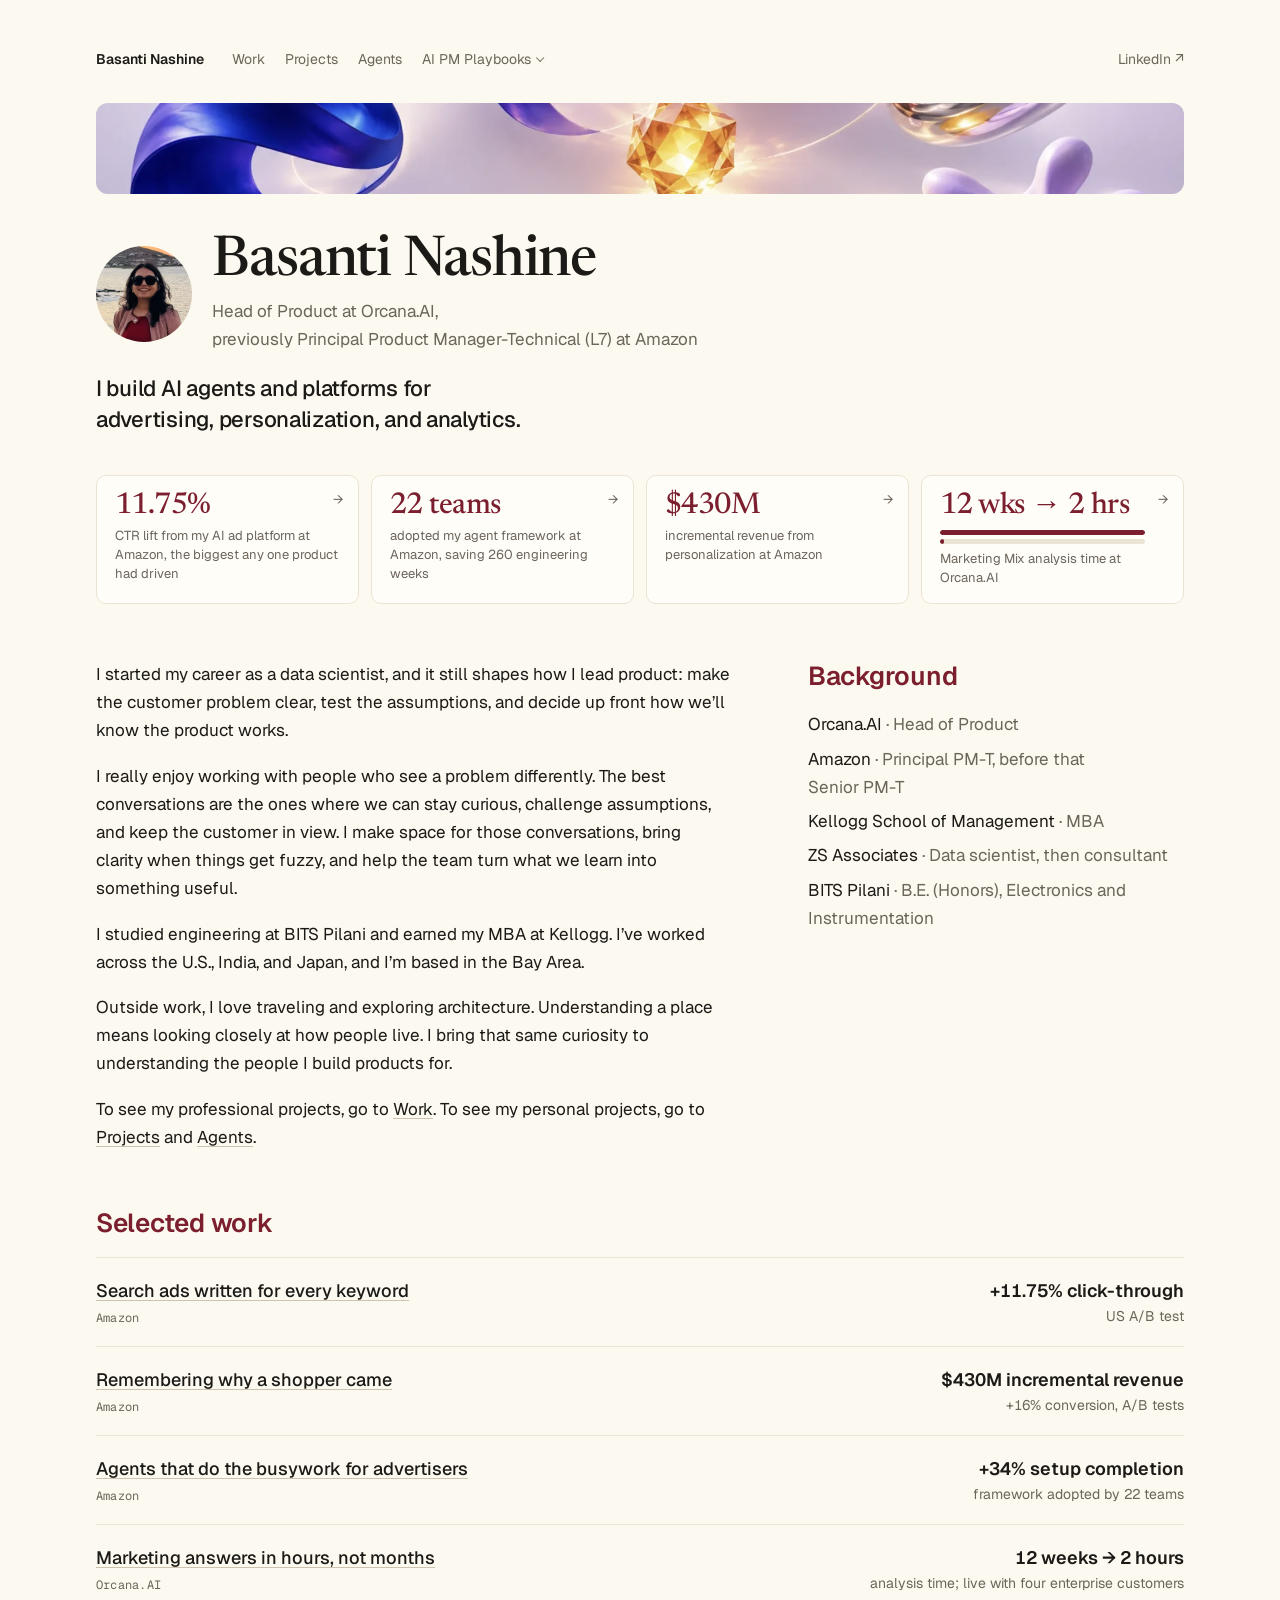
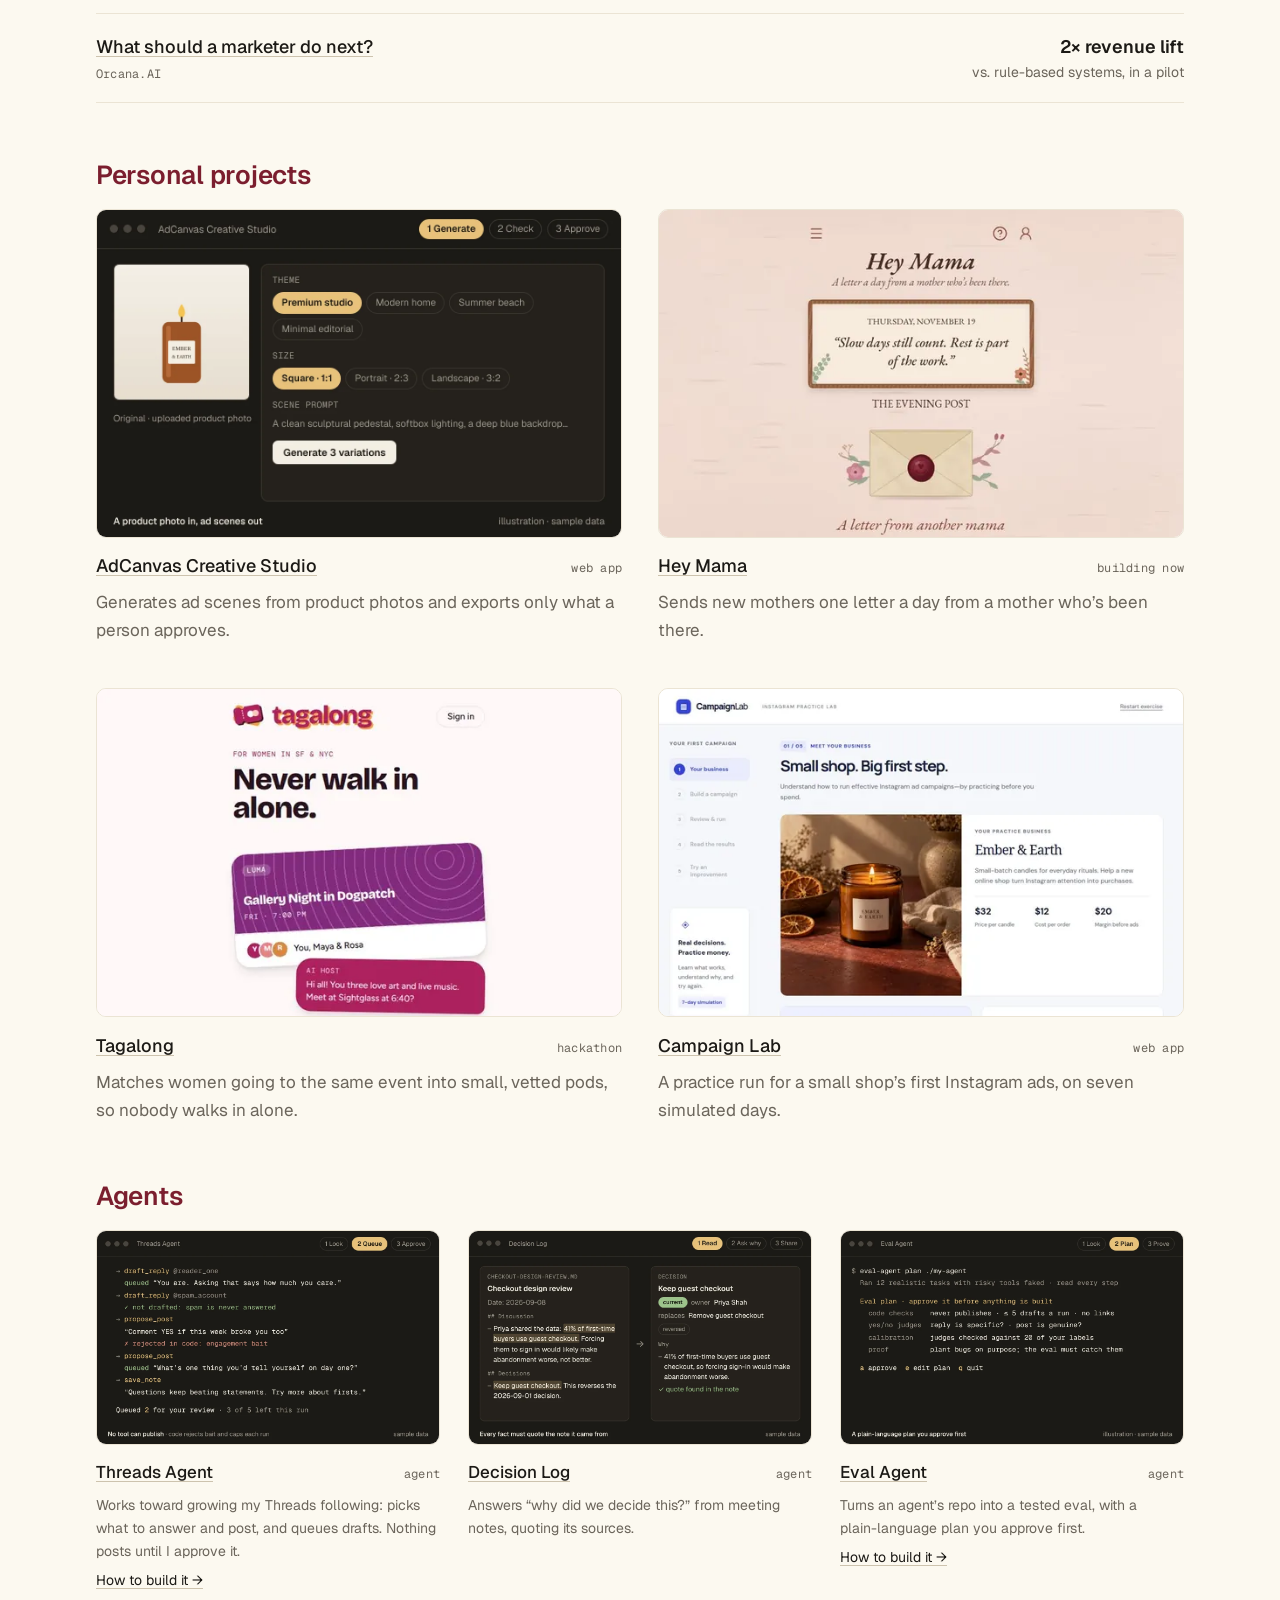
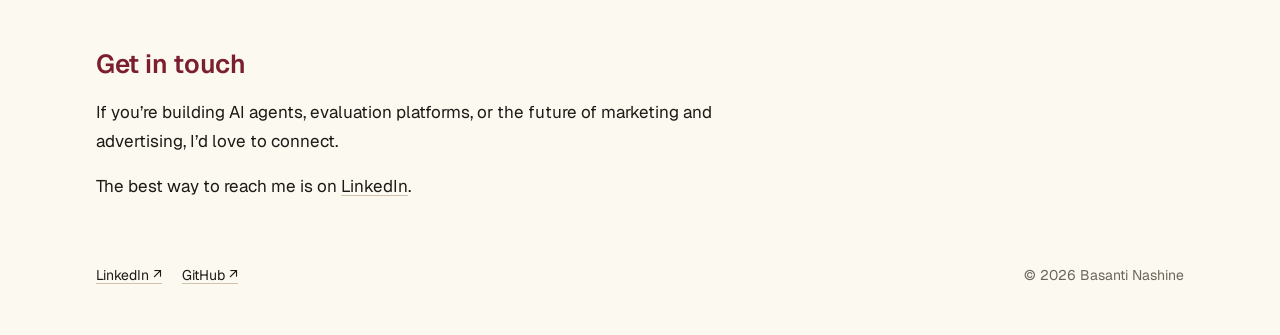
==== index.html @ c95a0f7b "Add an Eval Agent build guide, and list the Eval Agent first New page agents/eval-agent/: a step-by-" ====
<!doctype html>
<html lang="en">
<head>
<meta charset="utf-8">
<meta name="viewport" content="width=device-width, initial-scale=1, viewport-fit=cover">
<title>Basanti Nashine — AI Product Leader, Head of Product at Orcana.AI</title>
<meta name="description" content="Basanti Nashine builds AI agents and platforms for advertising, personalization, and analytics. Head of Product at Orcana.AI, previously a Principal Product Manager at Amazon.">
<link rel="canonical" href="https://basantinashine-dotcom.github.io/">
<meta property="og:title" content="Basanti Nashine — AI Product Leader">
<meta property="og:description" content="I build AI agents and platforms for advertising, personalization, and analytics. At Amazon, I led a generative AI ad platform that improved CTR by 11.75%.">
<meta property="og:type" content="website">
<meta property="og:url" content="https://basantinashine-dotcom.github.io/">
<meta property="og:image" content="https://basantinashine-dotcom.github.io/photo-1200.jpg">
<meta name="twitter:card" content="summary_large_image">
<meta name="twitter:image" content="https://basantinashine-dotcom.github.io/photo-1200.jpg">
<meta name="theme-color" content="#fcf9f0">
<link rel="icon" href="data:image/svg+xml,%3Csvg xmlns='http://www.w3.org/2000/svg' viewBox='0 0 32 32'%3E%3Crect width='32' height='32' rx='7' fill='%231c1a16'/%3E%3Ctext x='16' y='22' font-family='system-ui,sans-serif' font-size='17' font-weight='600' fill='%23fcf9f0' text-anchor='middle'%3Eb%3C/text%3E%3C/svg%3E">
<link rel="preconnect" href="https://fonts.googleapis.com">
<link rel="preconnect" href="https://fonts.gstatic.com" crossorigin>
<link rel="stylesheet" href="https://fonts.googleapis.com/css2?family=Geist:wght@400;500;600&family=Geist+Mono:wght@400&family=Newsreader:opsz,wght@6..72,500&display=swap">
<link rel="stylesheet" href="style.css?v=2026-12-05">
<script src="nav.js?v=2026-12-05" defer></script>
<script src="home.js?v=2026-12-05" defer></script>
<script type="application/ld+json">
{
  "@context": "https://schema.org",
  "@type": "Person",
  "name": "Basanti Nashine",
  "url": "https://basantinashine-dotcom.github.io/",
  "image": "https://basantinashine-dotcom.github.io/photo-1200.jpg",
  "jobTitle": "Head of Product",
  "worksFor": {
    "@type": "Organization",
    "name": "Orcana.AI"
  },
  "alumniOf": [
    {
      "@type": "CollegeOrUniversity",
      "name": "BITS Pilani"
    },
    {
      "@type": "CollegeOrUniversity",
      "name": "Kellogg School of Management, Northwestern University"
    }
  ],
  "address": {
    "@type": "PostalAddress",
    "addressRegion": "CA",
    "addressLocality": "San Francisco Bay Area"
  },
  "knowsAbout": [
    "AI agents",
    "Generative AI",
    "Advertising technology",
    "Personalization",
    "Analytics",
    "Product management"
  ],
  "sameAs": [
    "https://www.linkedin.com/in/basanti-nashine-b7751aa2/",
    "https://github.com/basantinashine-dotcom"
  ]
}
</script>
<!-- Visitor counts: GoatCounter, no cookies -->
<script data-goatcounter="https://basantipm.goatcounter.com/count" async src="https://gc.zgo.at/count.js"></script>
</head>
<body>
<main class="home">

  <nav class="site-nav" aria-label="Site">
    <a class="brand" href="./" aria-current="page">Basanti Nashine</a>
    <a href="work/">Work</a>
    <a href="projects/">Projects</a>
    <a href="agents/">Agents</a>
    <details class="nav-menu">
      <summary>AI PM Playbooks</summary>
      <div class="nav-pop">
        <a href="agentic-evals-101/">Agentic Evals</a>
        <a href="llm-as-a-judge/">LLM-as-a-Judge</a>
        <a href="rag-evals/">RAG Evals</a>
        <a href="agent-guardrails/">Agent Guardrails</a>
      </div>
    </details>
    <a class="nav-ext" href="https://www.linkedin.com/in/basanti-nashine-b7751aa2/">LinkedIn ↗</a>
  </nav>

  <section class="hero" aria-label="Introduction">
    <picture class="band">
      <source type="image/webp" srcset="band-1000.webp 1000w, band-2000.webp 2000w" sizes="(max-width: 1120px) calc(100vw - 32px), 1088px">
      <img src="band-1000.jpg" width="1000" height="200" alt="">
    </picture>
    <div class="hero-text">
      <header>
        <picture>
          <source type="image/webp" srcset="avatar-256.webp">
          <img class="avatar" src="avatar-256.jpg" width="96" height="96" alt="Basanti Nashine">
        </picture>
        <div class="who">
          <h1>Basanti Nashine</h1>
          <p class="muted">Head of Product at Orcana.AI,<br>previously Principal Product <span class="nowrap">Manager-Technical (L7)</span> at Amazon</p>
        </div>
      </header>
      <p class="lede">I build AI agents and platforms for advertising, personalization, and analytics.</p>
    </div>
    <div class="stats">
      <a class="stat" href="work/#search-ads">
        <span class="sr-only">11.75%</span><span class="stat-num" aria-hidden="true" data-to="11.75" data-decimals="2" data-suffix="%">11.75%</span>
        <span class="stat-label">CTR lift from my AI ad platform at Amazon, the biggest any one product had driven</span>
      </a>
      <a class="stat" href="work/#advertiser-agents">
        <span class="sr-only">22 teams</span><span class="stat-num" aria-hidden="true" data-to="22" data-suffix=" teams">22 teams</span>
        <span class="stat-label">adopted my agent framework at Amazon, saving 260 engineering weeks</span>
      </a>
      <a class="stat" href="work/#personalization">
        <span class="sr-only">$430M</span><span class="stat-num" aria-hidden="true" data-to="430" data-prefix="$" data-suffix="M">$430M</span>
        <span class="stat-label">incremental revenue from personalization at Amazon</span>
      </a>
      <a class="stat stat-time" href="work/#marketing-mix">
        <span class="stat-num"><span class="nowrap">12 wks →</span> <span class="nowrap">2 hrs</span></span>
        <span class="minibars" aria-hidden="true"><span class="bar"><span class="bar-fill"></span></span><span class="bar"><span class="bar-fill after"></span></span></span>
        <span class="stat-label">Marketing Mix analysis time at Orcana.AI</span>
      </a>
    </div>
  </section>

  <div class="about">
    <section class="bio" aria-label="About">
      <p>I started my career as a data scientist, and it still shapes how I lead product: make the customer problem clear, test the assumptions, and decide up front how we’ll know the product works.</p>
      <p>I really enjoy working with people who see a problem differently. The best conversations are the ones where we can stay curious, challenge assumptions, and keep the customer in view. I make space for those conversations, bring clarity when things get fuzzy, and help the team turn what we learn into something useful.</p>
      <p>I studied engineering at BITS Pilani and earned my MBA at Kellogg. I’ve worked across the U.S., India, and Japan, and I’m based in the Bay Area.</p>
      <p>Outside work, I love traveling and exploring architecture. Understanding a place means looking closely at how people live. I bring that same curiosity to understanding the people I build products for.</p>
      <p>To see my professional projects, go to <a href="work/">Work</a>. To see my personal projects, go to <a href="projects/">Projects</a> and <a href="agents/">Agents</a>.</p>
    </section>
    <section class="career-aside" aria-labelledby="background">
      <h2 id="background">Background</h2>
      <ul class="career">
        <li>Orcana.AI <span class="muted">· Head of Product</span></li>
        <li>Amazon <span class="muted">· <span class="nowrap">Principal PM-T</span>, before that <span class="nowrap">Senior PM-T</span></span></li>
        <li>Kellogg School of Management <span class="muted">· MBA</span></li>
        <li>ZS Associates <span class="muted">· Data scientist, then consultant</span></li>
        <li>BITS Pilani <span class="muted">· B.E. (Honors), Electronics and Instrumentation</span></li>
      </ul>
    </section>
  </div>

  <section aria-labelledby="work">
    <h2 id="work">Selected work</h2>
    <ul class="work-rows">
      <li><a href="work/#search-ads"><span><span class="row-title">Search ads written for every keyword</span><span class="mono row-org">Amazon</span></span><span class="row-outcome">+11.75% click-through<span class="row-note">US A/B test</span></span></a></li>
      <li><a href="work/#personalization"><span><span class="row-title">Remembering why a shopper came</span><span class="mono row-org">Amazon</span></span><span class="row-outcome">$430M incremental revenue<span class="row-note">+16% conversion, A/B tests</span></span></a></li>
      <li><a href="work/#advertiser-agents"><span><span class="row-title">Agents that do the busywork for advertisers</span><span class="mono row-org">Amazon</span></span><span class="row-outcome">+34% setup completion<span class="row-note">framework adopted by 22 teams</span></span></a></li>
      <li><a href="work/#marketing-mix"><span><span class="row-title">Marketing answers in hours, not months</span><span class="mono row-org">Orcana.AI</span></span><span class="row-outcome">12 weeks → 2 hours<span class="row-note">analysis time; live with four enterprise customers</span></span></a></li>
      <li><a href="work/#next-best-engagement"><span><span class="row-title">What should a marketer do next?</span><span class="mono row-org">Orcana.AI</span></span><span class="row-outcome">2× revenue lift<span class="row-note">vs. rule-based systems, in a pilot</span></span></a></li>
    </ul>
  </section>

  <section aria-labelledby="projects">
    <h2 id="projects">Personal projects</h2>
    <ul class="proj-grid">
      <li><a class="card" href="projects/#adcanvas">
        <picture><source type="image/webp" srcset="adcanvas-demo-still.webp 1152w" sizes="(max-width: 700px) calc(100vw - 32px), 520px"><img src="adcanvas-demo-still.webp" width="1200" height="750" loading="lazy" alt=""></picture>
        <span class="card-head"><span class="card-title">AdCanvas Creative Studio</span><span class="mono">web app</span></span>
        <span class="card-desc">Generates ad scenes from product photos and exports only what a person approves.</span>
      </a></li>
      <li><a class="card" href="projects/#hey-mama">
        <picture><source type="image/webp" srcset="shot-hey-mama-600.webp 600w, shot-hey-mama-1200.webp 1200w" sizes="(max-width: 700px) calc(100vw - 32px), 520px"><img src="shot-hey-mama-1200.jpg" width="1200" height="750" loading="lazy" alt=""></picture>
        <span class="card-head"><span class="card-title">Hey Mama</span><span class="mono">building now</span></span>
        <span class="card-desc">Sends new mothers one letter a day from a mother who’s been there.</span>
      </a></li>
      <li><a class="card" href="projects/#tagalong">
        <picture><source type="image/webp" srcset="shot-tagalong-600.webp 600w, shot-tagalong-1200.webp 1200w" sizes="(max-width: 700px) calc(100vw - 32px), 520px"><img src="shot-tagalong-1200.jpg" width="1200" height="750" loading="lazy" alt=""></picture>
        <span class="card-head"><span class="card-title">Tagalong</span><span class="mono">hackathon</span></span>
        <span class="card-desc">Matches women going to the same event into small, vetted pods, so nobody walks in alone.</span>
      </a></li>
      <li><a class="card" href="projects/#campaign-lab">
        <picture><source type="image/webp" srcset="shot-campaign-lab-600.webp 600w, shot-campaign-lab-1200.webp 1200w" sizes="(max-width: 700px) calc(100vw - 32px), 520px"><img src="shot-campaign-lab-1200.jpg" width="1200" height="750" loading="lazy" alt=""></picture>
        <span class="card-head"><span class="card-title">Campaign Lab</span><span class="mono">web app</span></span>
        <span class="card-desc">A practice run for a small shop’s first Instagram ads, on seven simulated days.</span>
      </a></li>
    </ul>
  </section>

  <section aria-labelledby="agents">
    <h2 id="agents">Agents</h2>
    <ul class="proj-grid agent-grid">
      <li>
        <a class="card" href="agents/#threads-agent">
          <img src="threads-agent-queue.webp" width="1152" height="720" loading="lazy" alt="">
          <span class="card-head"><span class="card-title">Threads Agent</span><span class="mono">agent</span></span>
          <span class="card-desc">Works toward growing my Threads following: picks what to answer and post, and queues drafts. Nothing posts until I approve it.</span>
        </a>
        <a class="card-more" href="agents/threads-agent/">How to build it →</a>
      </li>
      <li>
        <a class="card" href="agents/#decision-log">
          <img src="decision-log-demo-still.webp" width="1152" height="720" loading="lazy" alt="">
          <span class="card-head"><span class="card-title">Decision Log</span><span class="mono">agent</span></span>
          <span class="card-desc">Answers “why did we decide this?” from meeting notes, quoting its sources.</span>
        </a>
      </li>
      <li>
        <a class="card" href="agents/#eval-agent">
          <img src="eval-agent-still.webp" width="1152" height="720" loading="lazy" alt="">
          <span class="card-head"><span class="card-title">Eval Agent</span><span class="mono">agent</span></span>
          <span class="card-desc">Turns an agent’s repo into a tested eval, with a <span class="nowrap">plain-language</span> plan you approve first.</span>
        </a>
        <a class="card-more" href="agents/eval-agent/">How to build it →</a>
      </li>
    </ul>
  </section>

  <section class="measure" aria-labelledby="contact">
    <h2 id="contact">Get in touch</h2>
    <p>If you’re building AI agents, evaluation platforms, or the future of marketing and advertising, I’d love to connect.</p>
    <p>The best way to reach me is on <a href="https://www.linkedin.com/in/basanti-nashine-b7751aa2/">LinkedIn</a>.</p>
  </section>

  <footer>
    <div class="elsewhere">
      <a href="https://www.linkedin.com/in/basanti-nashine-b7751aa2/">LinkedIn ↗</a>
      <a href="https://github.com/basantinashine-dotcom">GitHub ↗</a>
    </div>
    <span class="muted">© 2026 Basanti Nashine</span>
  </footer>

</main>
</body>
</html>
---- style.css ----
/* Shared styles for every page: one narrow reading column on cream, text-first.
   Spacing, not dividing lines, separates sections. */
:root {
  --bg: #fcf9f0;
  --fg: #1c1a16;
  --muted: #6b655b;
  --line: #ebe4d4;
  --underline: #cdc3ae;
  --heading: #7b1e2e;
  --font-sans: "Geist", ui-sans-serif, system-ui, -apple-system, "Segoe UI", Roboto, sans-serif;
  --font-mono: "Geist Mono", ui-monospace, "SF Mono", Menlo, Consolas, monospace;
  --text: 1.0625rem;
  --small: 0.875rem;
  --tiny: 0.75rem;
  color-scheme: light;
}

* { box-sizing: border-box; }
html { -webkit-text-size-adjust: 100%; background: var(--bg); }
body {
  margin: 0;
  background: var(--bg);
  color: var(--fg);
  font-family: var(--font-sans);
  font-size: var(--text);
  line-height: 1.65;
  -webkit-font-smoothing: antialiased;
  padding-left: max(16px, env(safe-area-inset-left, 0px));
  padding-right: max(16px, env(safe-area-inset-right, 0px));
}
::selection { background: var(--fg); color: var(--bg); }

main {
  max-width: 36rem;
  margin: 0 auto;
  padding-block: 2.5rem 3rem;
  display: flex;
  flex-direction: column;
  gap: 3rem;
}
@media (max-width: 480px) {
  main { padding-block: 1.5rem 2rem; gap: 2.5rem; }
}
@media (min-width: 1024px) {
  main { padding-top: 3rem; }
}

/* Home: a wider page with comfortably narrow text */
main.home { max-width: 68rem; gap: 3.5rem; }
@media (max-width: 480px) { main.home { gap: 2.75rem; } }
/* The bio continues the introduction, so it sits close to the hero */
.measure { max-width: 40rem; }

h1, h2, h3, p, ul, dl, dd { margin: 0; }
h1 { font-size: 1.125rem; font-weight: 600; letter-spacing: -0.01em; line-height: 1.3; }
h2 { font-size: var(--text); font-weight: 600; letter-spacing: -0.005em; text-wrap: balance; }
/* Section headings on Home and page titles elsewhere: burgundy and larger */
section > h2, .page-head h1 { color: var(--heading); letter-spacing: -0.01em; }
section > h2 { font-size: 1.625rem; line-height: 1.25; }
.page-head h1 { font-size: 1.75rem; line-height: 1.2; }
@media (max-width: 480px) { section > h2 { font-size: 1.5rem; } }
h3 { font-size: var(--text); font-weight: 500; }
strong { font-weight: 600; }
p { text-wrap: pretty; }

a {
  color: inherit;
  text-decoration: underline;
  text-decoration-color: var(--underline);
  text-decoration-thickness: 1px;
  text-underline-offset: 3px;
  transition: text-decoration-color 120ms ease, color 120ms ease;
}
a:hover { text-decoration-color: var(--fg); }
a:focus-visible { outline: 2px solid var(--fg); outline-offset: 3px; border-radius: 2px; }
@media (prefers-reduced-motion: reduce) { a { transition: none; } }

section { display: flex; flex-direction: column; gap: 1.1rem; }
.muted { color: var(--muted); }
.mono { font-family: var(--font-mono); font-size: var(--tiny); letter-spacing: 0.02em; }
.nowrap { white-space: nowrap; }

section { display: flex; flex-direction: column; gap: 1.1rem; }
.muted { color: var(--muted); }
.mono { font-family: var(--font-mono); font-size: var(--tiny); letter-spacing: 0.02em; }
.nowrap { white-space: nowrap; }

/* Menu */
.site-nav {
  display: flex;
  flex-wrap: wrap;
  align-items: baseline;
  gap: 0.25rem 1.25rem;
  margin-bottom: -1rem;
  font-size: var(--small);
}
.site-nav a { color: var(--muted); text-decoration: none; }
.site-nav a:hover, .site-nav a[aria-current="page"] { color: var(--fg); }
.site-nav .brand { color: var(--fg); font-weight: 600; margin-right: 0.5rem; }
.site-nav .nav-ext { margin-left: auto; }
@media (max-width: 600px) { .site-nav .nav-ext { display: none; } }

.home .site-nav { margin-bottom: -1.5rem; }
@media (max-width: 480px) { .home .site-nav { margin-bottom: -0.75rem; } }

/* Home hero: a thin artwork band across the top, then name, headline and proof */
.hero { display: flex; flex-direction: column; gap: 2.5rem; }
@media (max-width: 600px) { .hero { gap: 1.75rem; } }
.band img {
  display: block;
  width: 100%;
  height: auto;
  aspect-ratio: 12 / 1;
  object-fit: cover;
  object-position: 50% 68%;
  border-radius: 12px;
  background: var(--line);
  filter: saturate(0.88);
}
@media (max-width: 600px) { .band img { aspect-ratio: 7 / 1; border-radius: 8px; } }
.hero-text { display: flex; flex-direction: column; gap: 1.25rem; max-width: 44rem; }
.hero header { display: flex; align-items: center; gap: 1.25rem; }
.hero header picture { flex: none; }
.hero .who { display: flex; flex-direction: column; gap: 0.4rem; min-width: 0; }
.hero h1 {
  font-family: "Newsreader", Georgia, "Times New Roman", serif;
  font-optical-sizing: auto;
  font-weight: 500;
  font-size: 3.5rem;
  line-height: 1.02;
  letter-spacing: -0.02em;
}
.avatar { display: block; width: 96px; height: 96px; border-radius: 50%; object-fit: cover; background: var(--line); }
@media (max-width: 600px) {
  .hero h1 { font-size: 2.125rem; }
  .avatar { width: 88px; height: 88px; }
  /* Photo and name side by side; the title runs full width underneath */
  .hero header { display: grid; grid-template-columns: auto minmax(0, 1fr); align-items: center; gap: 0.9rem 1rem; }
  .hero .who { display: contents; }
  .hero .who p { grid-column: 1 / -1; }
}
@media (max-width: 360px) {
  .hero h1 { font-size: 1.875rem; }
  .avatar { width: 72px; height: 72px; }
}
.lede { font-size: 1.375rem; line-height: 1.4; font-weight: 500; letter-spacing: -0.012em; text-wrap: balance; }

/* Selected work on Home: title on the left, outcome on the right */
.work-rows { list-style: none; padding: 0; display: flex; flex-direction: column; }
.work-rows a {
  display: grid;
  grid-template-columns: minmax(0, 1fr) auto;
  align-items: baseline;
  gap: 0.25rem 2rem;
  padding-block: 1.1rem;
  border-top: 1px solid var(--line);
  text-decoration: none;
}
.work-rows li:last-child a { border-bottom: 1px solid var(--line); }
.row-title { font-size: 1.125rem; font-weight: 500; text-decoration: underline; text-decoration-color: var(--underline); text-underline-offset: 3px; }
.work-rows a:hover .row-title { text-decoration-color: var(--fg); }
.row-org { display: block; margin-top: 0.2rem; color: var(--muted); }
.row-outcome { text-align: right; font-size: 1.125rem; font-weight: 600; font-variant-numeric: tabular-nums; }
.row-note { display: block; font-size: var(--small); font-weight: 400; color: var(--muted); }
@media (max-width: 600px) {
  .work-rows a { grid-template-columns: minmax(0, 1fr); }
  .row-outcome { text-align: left; }
}

/* Personal projects on Home: screenshot-led cards, two columns on wider screens */
.proj-grid { list-style: none; padding: 0; display: grid; grid-template-columns: minmax(0, 1fr); gap: 2.75rem 2.25rem; }
@media (min-width: 700px) { .proj-grid { grid-template-columns: repeat(2, minmax(0, 1fr)); } }
.card { display: flex; flex-direction: column; gap: 0.45rem; text-decoration: none; }
.card img {
  display: block;
  width: 100%;
  height: auto;
  aspect-ratio: 16 / 10;
  object-fit: cover;
  object-position: top;
  border: 1px solid var(--line);
  border-radius: 10px;
  background: #fff;
}
.card-head { display: flex; flex-wrap: wrap; align-items: baseline; justify-content: space-between; column-gap: 1rem; margin-top: 0.4rem; }
.card-title { font-size: 1.125rem; font-weight: 500; text-decoration: underline; text-decoration-color: var(--underline); text-underline-offset: 3px; }
.card:hover .card-title { text-decoration-color: var(--fg); }
.card-head .mono { color: var(--muted); }
.card-desc { color: var(--muted); }

/* Short previews on Home (Agents): name, status, one line, link */
.points { list-style: none; padding: 0; display: flex; flex-direction: column; gap: 0.75rem; }
.points li { position: relative; padding-left: 1rem; }
.points li::before {
  content: "";
  position: absolute;
  left: 0.1rem;
  top: calc(0.825em - 2px);
  width: 4px;
  height: 4px;
  border-radius: 50%;
  background: var(--muted);
}

/* One-line lists on Home */
.list { list-style: none; padding: 0; display: flex; flex-direction: column; gap: 0.5rem; }
.list .mono { color: var(--muted); margin-left: 0.4rem; white-space: nowrap; }
.career { list-style: none; padding: 0; display: flex; flex-direction: column; gap: 0.4rem; }

/* Problem, Solution and Stack lines: Home lists (.projlist) and Agents page entries (.facts) */
.projlist { list-style: none; padding: 0; display: flex; flex-direction: column; gap: 1.4rem; }
.projlist li, .facts { display: flex; flex-direction: column; gap: 0.3rem; }
.proj-head { display: flex; flex-wrap: wrap; align-items: baseline; justify-content: space-between; column-gap: 1rem; }
.proj-head a { font-weight: 500; }
.proj-head .mono { color: var(--muted); }
.projlist .tag, .facts .tag {
  display: inline-block;
  width: 5rem;
  text-indent: 0;
  font-family: var(--font-mono);
  font-size: var(--tiny);
  letter-spacing: 0.04em;
  text-transform: uppercase;
  color: var(--muted);
}
.projlist p, .facts p { padding-left: 5rem; text-indent: -5rem; }
.projlist .stack, .facts .stack { font-size: var(--small); color: var(--muted); }
@media (max-width: 480px) {
  .projlist p, .facts p { padding-left: 0; text-indent: 0; }
  .projlist .tag, .facts .tag { display: block; width: auto; }
}

/* Work and Projects pages */
.page-head { gap: 0.4rem; }
.entries { display: flex; flex-direction: column; gap: 2.75rem; }
.entry { display: flex; flex-direction: column; gap: 0.55rem; scroll-margin-top: 1.5rem; }
.entry-head {
  display: flex;
  flex-wrap: wrap;
  align-items: baseline;
  justify-content: space-between;
  column-gap: 1rem;
  row-gap: 0.1rem;
}
.entry-head h2 { font-weight: 500; }
.entry-head .mono { color: var(--muted); }
.links { display: flex; flex-wrap: wrap; gap: 1rem; font-size: var(--small); }
.note { color: var(--muted); }

/* Project screenshots */
.shot {
  display: block;
  margin-bottom: 0.35rem;
  border: 1px solid var(--line);
  border-radius: 8px;
  overflow: hidden;
  background: #fff;
}
.shot img { display: block; width: 100%; height: auto; aspect-ratio: 16 / 10; object-fit: cover; object-position: top; }
.shot:focus-visible { outline: 2px solid var(--fg); outline-offset: 3px; }

/* Animated agent demos */
.demo { margin: 0 0 0.35rem; display: flex; flex-direction: column; gap: 0.4rem; }
.demo img { display: block; width: 100%; height: auto; aspect-ratio: 16 / 10; border-radius: 8px; background: var(--fg); }
.demo figcaption { color: var(--muted); }

/* Hey Mama spec sheet: the one place lines still help */
.spec {
  display: grid;
  grid-template-columns: 7.5rem 1fr;
  border-top: 1px solid var(--line);
}
.spec dt, .spec dd {
  padding-block: 0.6rem;
  border-bottom: 1px solid var(--line);
}
.spec dt {
  font-family: var(--font-mono);
  font-size: var(--tiny);
  letter-spacing: 0.04em;
  text-transform: uppercase;
  color: var(--muted);
  padding-top: 0.85rem;
}
.spec dd { min-width: 0; }
@media (max-width: 480px) {
  .spec { grid-template-columns: 1fr; }
  .spec dt { border-bottom: 0; padding-bottom: 0; }
  .spec dd { padding-top: 0.15rem; }
}

footer {
  display: flex;
  flex-wrap: wrap;
  justify-content: space-between;
  gap: 0.75rem 1.5rem;
  margin-top: 0.5rem;
  font-size: var(--small);
}
footer .elsewhere { display: flex; flex-wrap: wrap; gap: 1.25rem; }

/* Build-your-own guides (agents/<name>/) */
.back { color: var(--muted); font-size: var(--small); text-decoration: none; }
.back:hover { color: var(--fg); }
.toc { padding: 1rem 1.25rem; border: 1px solid var(--line); border-radius: 10px; font-size: var(--small); }
.toc ol { margin: 0; padding-left: 1.25rem; display: flex; flex-direction: column; gap: 0.3rem; }
.guide section > h2 { display: flex; align-items: baseline; gap: 0.6rem; scroll-margin-top: 1.5rem; }
.guide .num { font-family: var(--font-mono); font-size: 0.875rem; font-weight: 400; color: var(--muted); }
.guide h3 { font-size: var(--text); font-weight: 600; margin-top: 0.75rem; }
.guide code { font-family: var(--font-mono); font-size: 0.875em; background: var(--line); padding: 0.1em 0.35em; border-radius: 4px; }
.guide pre {
  margin: 0;
  padding: 0.9rem 1rem;
  background: var(--fg);
  color: var(--bg);
  border-radius: 8px;
  overflow-x: auto;
  font-size: 0.8125rem;
  line-height: 1.55;
}
.guide pre code { background: none; padding: 0; font-size: inherit; color: inherit; }
.guide pre.prompt { white-space: pre-wrap; }
/* Code blocks get a label and a Copy button from copy.js */
.codeblock { border-radius: 8px; overflow: hidden; background: var(--fg); }
.codeblock pre { border-radius: 0; padding-top: 0.75rem; }
.code-bar {
  display: flex;
  justify-content: space-between;
  align-items: center;
  gap: 1rem;
  padding: 0.4rem 0.5rem 0.4rem 1rem;
  border-bottom: 1px solid rgba(252, 249, 240, 0.12);
  font-family: var(--font-mono);
  font-size: 0.75rem;
  color: rgba(252, 249, 240, 0.65);
}
.copy {
  font: inherit;
  color: var(--bg);
  background: transparent;
  border: 1px solid rgba(252, 249, 240, 0.3);
  border-radius: 6px;
  padding: 0.2rem 0.65rem;
  cursor: pointer;
}
.copy:hover { background: rgba(252, 249, 240, 0.1); }
.copy:focus-visible { outline: 2px solid var(--bg); outline-offset: 2px; }
.tie { padding-left: 1rem; border-left: 2px solid var(--heading); }
/* Flow diagram: five steps in a row, colored by who does each one */
.flow { margin: 0.25rem 0; display: flex; flex-direction: column; gap: 0.75rem; }
.flow figcaption { font-size: var(--small); color: var(--muted); }
.flow-line { list-style: none; margin: 0; padding: 0; display: grid; grid-template-columns: repeat(5, minmax(0, 1fr)); gap: 1.25rem; }
.flow-line li {
  position: relative;
  display: flex;
  flex-direction: column;
  gap: 0.1rem;
  padding: 0.7rem 0.7rem 0.75rem;
  border: 1px solid var(--line);
  border-radius: 10px;
  background: var(--bg);
  line-height: 1.3;
}
.flow-line li:not(:last-child)::after {
  content: "→";
  position: absolute;
  top: 50%;
  left: 100%;
  width: 1.25rem;
  transform: translateY(-50%);
  text-align: center;
  color: var(--muted);
}
.flow-line strong { font-weight: 600; }
.fl-who { font-family: var(--font-mono); font-size: 0.6875rem; letter-spacing: 0.03em; text-transform: uppercase; color: var(--muted); }
.fl-what { font-size: var(--small); color: var(--muted); }
.flow-line .fl-claude { background: #f6eadf; border-color: #dcb293; }
.flow-line .fl-claude .fl-who { color: #96552f; }
.flow-line .fl-you { background: #f4e9e6; border-color: rgba(123, 30, 46, 0.4); }
.flow-line .fl-you .fl-who { color: var(--heading); }
@media (max-width: 600px) {
  .flow-line { grid-template-columns: 1fr; gap: 1.25rem; }
  .flow-line li { flex-direction: row; align-items: baseline; gap: 0.4rem; padding: 0.65rem 0.9rem; }
  .flow-line .fl-who { order: 3; margin-left: auto; }
  .flow-line li:not(:last-child)::after { content: "↓"; top: 100%; left: 50%; width: auto; transform: translateX(-50%); line-height: 1.25rem; }
}
.sr-only { position: absolute; width: 1px; height: 1px; padding: 0; margin: -1px; overflow: hidden; clip: rect(0 0 0 0); white-space: nowrap; border: 0; }
.callout { padding: 0.85rem 1rem; border-radius: 8px; background: rgba(123, 30, 46, 0.06); border-left: 2px solid var(--heading); }
.steps { margin: 0; padding-left: 1.25rem; display: flex; flex-direction: column; gap: 0.5rem; }
.ideas { margin: 0; display: flex; flex-direction: column; gap: 0.15rem; }
.ideas dt { font-weight: 600; margin-top: 0.6rem; }
.ideas dt:first-child { margin-top: 0; }
.ideas dd { margin: 0; color: var(--muted); }
/* System design diagram: wider than the text column on desktop, its own layout on phones */
.sysdesign { margin: 0.25rem 0; align-self: center; width: min(50rem, calc(100vw - 2rem)); display: flex; flex-direction: column; gap: 0.75rem; }
.sysdesign svg { display: block; width: 100%; height: auto; }
.sysdesign .sd-narrow { display: none; }
.sysdesign figcaption { max-width: 36rem; font-size: var(--small); color: var(--muted); }
@media (max-width: 759px) {
  .sysdesign { width: 100%; }
  .sysdesign .sd-wide { display: none; }
  .sysdesign .sd-narrow { display: block; max-width: 26rem; }
}
.sd text { font-family: var(--font-sans); fill: var(--fg); }
.sd .t-tag { font-family: var(--font-mono); font-size: 10.5px; letter-spacing: 0.04em; fill: var(--muted); }
.sd .t-name { font-size: 14.5px; font-weight: 600; }
.sd .t-det { font-size: 12px; fill: var(--muted); }
.sd .t-code { font-family: var(--font-mono); font-size: 10.5px; fill: var(--muted); }
.sd .t-lab { font-size: 11.5px; }
.sd .t-claude { fill: #96552f; }
.sd .t-you { fill: var(--heading); }
.sd .sd-out, .sd .sd-mod { fill: #fffdf8; stroke: #d6ccb8; }
.sd .sd-claude { fill: #f6eadf; stroke: #dcb293; }
.sd .sd-you { fill: #f4e9e6; stroke: rgba(123, 30, 46, 0.4); }
.sd .sd-zone { fill: rgba(235, 228, 212, 0.35); stroke: #b9ae98; stroke-dasharray: 5 4; }
.sd .ln { fill: none; stroke: var(--muted); stroke-width: 1.5; }
.sd marker path { fill: var(--muted); }
.sd .sd-chip { fill: #f4efe2; stroke: #ddd3bf; }
.sd .sd-chip-no { fill: none; stroke: #b9ae98; stroke-dasharray: 3 3; }
.sd .t-chip { font-family: var(--font-mono); font-size: 10.5px; fill: var(--fg); }
.sd .t-chip.t-no { font-family: var(--font-sans); font-size: 11px; font-style: italic; fill: var(--muted); }

/* Home: four compact stat cards under the headline; the last has a small before/after bar */
.stats { display: grid; grid-template-columns: repeat(2, minmax(0, 1fr)); gap: 0.75rem; }
@media (min-width: 1080px) { .stats { grid-template-columns: repeat(4, minmax(0, 1fr)); } }
.stat {
  position: relative;
  display: flex;
  flex-direction: column;
  gap: 0.3rem;
  padding: 0.85rem 1.1rem 0.95rem;
  border: 1px solid var(--line);
  border-radius: 10px;
  background: #fffdf8;
  text-decoration: none;
  transition: border-color 150ms ease;
}
.stat::after { content: "→"; position: absolute; top: 0.8rem; right: 0.95rem; font-size: 0.8125rem; color: var(--muted); transition: color 150ms ease, transform 150ms ease; }
.stat:hover { border-color: #cfc4ad; }
.stat:hover::after { color: var(--fg); transform: translateX(2px); }
.stat-num {
  font-family: "Newsreader", Georgia, "Times New Roman", serif;
  font-weight: 500;
  font-size: 1.875rem;
  line-height: 1.1;
  letter-spacing: -0.015em;
  color: var(--heading);
  font-variant-numeric: lining-nums tabular-nums;
}
.stat-label { font-size: 0.8125rem; line-height: 1.45; color: var(--muted); }
.minibars { display: flex; flex-direction: column; gap: 4px; padding: 0.15rem 1.25rem 0.1rem 0; }
.bar { display: block; height: 5px; border-radius: 999px; background: var(--line); overflow: hidden; }
.bar-fill { display: block; width: 100%; height: 100%; border-radius: inherit; background: var(--heading); }
.bar-fill.after { width: 4px; }
/* home.js adds .js-anim (only when motion is allowed) and .is-in once the card is on screen */
.js-anim .bar-fill.after { transition: width 1.6s cubic-bezier(0.2, 0.7, 0.2, 1) 0.3s; }
.js-anim .stat-time:not(.is-in) .bar-fill.after { width: 100%; }
@media (max-width: 480px) {
  .stat { padding: 0.75rem 0.85rem 0.85rem; }
  .stat-num { font-size: 1.625rem; }
}

/* Home: Background beside the bio, and Agents in three columns, on wide screens */
.about { display: grid; grid-template-columns: minmax(0, 1fr); gap: 3rem; }
@media (min-width: 960px) { .about { grid-template-columns: minmax(0, 40rem) minmax(0, 1fr); gap: 4.5rem; } }
/* Home: agent cards, three across on wide screens */
.agent-grid { gap: 2.25rem 1.75rem; }
@media (min-width: 1000px) { .agent-grid { grid-template-columns: repeat(3, minmax(0, 1fr)); } }
.agent-grid li { display: flex; flex-direction: column; gap: 0.4rem; }
.agent-grid .card-title { font-size: 1.0625rem; }
.agent-grid .card-desc { font-size: var(--small); }
.card-more { align-self: flex-start; font-size: var(--small); }

/* Menu: "AI Cheat Sheet" opens a small list of cheat sheets */
.nav-menu { position: relative; }
.nav-menu summary {
  display: inline-flex;
  align-items: baseline;
  gap: 0.35rem;
  list-style: none;
  cursor: pointer;
  color: var(--muted);
  border-radius: 2px;
}
.nav-menu summary::-webkit-details-marker { display: none; }
.nav-menu summary::after {
  content: "";
  width: 0.38em;
  height: 0.38em;
  border-right: 1.5px solid currentColor;
  border-bottom: 1.5px solid currentColor;
  transform: translateY(-0.22em) rotate(45deg);
  transition: transform 150ms ease;
}
.nav-menu[open] summary::after { transform: translateY(0.02em) rotate(-135deg); }
.nav-menu summary:hover, .nav-menu[open] summary, .nav-menu.current summary { color: var(--fg); }
.nav-menu summary:focus-visible { outline: 2px solid var(--fg); outline-offset: 3px; }
.nav-pop {
  position: absolute;
  top: calc(100% + 0.5rem);
  left: -0.6rem;
  z-index: 10;
  min-width: 10rem;
  display: flex;
  flex-direction: column;
  padding: 0.35rem;
  background: var(--bg);
  border: 1px solid var(--line);
  border-radius: 10px;
  box-shadow: 0 10px 28px rgba(28, 26, 22, 0.09);
}
.site-nav .nav-pop a { padding: 0.45rem 0.6rem; border-radius: 6px; color: var(--fg); }
.site-nav .nav-pop a:hover { background: var(--line); }
.site-nav .nav-pop a[aria-current="page"] { font-weight: 600; }

/* Agentic Evals 101 (agentic-evals-101/): text beside each figure on wide screens, figure above text on phones */
main.ev {
  max-width: 64rem;
  gap: 4.5rem;
  --ok: #3b7a4e;
  --ok-bg: #e4efe1;
  --bad: #b0472f;
  --bad-bg: #f6e2dc;
  --ask: #93650f;
  --ask-bg: #f5ead2;
  --panel: #fffdf8;
}
@media (max-width: 600px) { main.ev { gap: 3.5rem; } }
.ev-sec { display: grid; grid-template-columns: minmax(0, 1fr); gap: 1.25rem; align-items: center; }
@media (min-width: 880px) {
  .ev-sec { grid-template-columns: minmax(0, 21rem) minmax(0, 1fr); gap: 3.25rem; }
  .ev-sec.ev-wide { grid-template-columns: minmax(0, 1fr); gap: 1.5rem; }
}
.ev-copy { display: flex; flex-direction: column; gap: 0.6rem; }
.ev-vis { order: -1; min-width: 0; }
@media (min-width: 880px) { .ev-vis { order: 0; } }
.ev-wide .ev-copy { max-width: 40rem; }
.ev-kicker { color: var(--muted); }
.ev-hero h1 { color: var(--heading); font-size: 2.5rem; line-height: 1.1; letter-spacing: -0.02em; }
@media (max-width: 480px) { .ev-hero h1 { font-size: 2.125rem; } }
.ev-copy h2 { color: var(--heading); font-size: 1.625rem; line-height: 1.25; letter-spacing: -0.01em; }
@media (max-width: 480px) { .ev-copy h2 { font-size: 1.5rem; } }
.ev-copy p { margin: 0; }
.ev code { font-family: var(--font-mono); font-size: 0.85em; background: var(--line); padding: 0.05em 0.3em; border-radius: 4px; }
.ev-src { font-size: var(--tiny); color: var(--muted); line-height: 1.6; }
.ev-src a { color: var(--muted); }
.ev-src a:hover { color: var(--fg); }
.ev button { font: inherit; color: inherit; }
.ev button:focus-visible, .ev input:focus-visible, .ev-card:focus-visible { outline: 2px solid var(--fg); outline-offset: 3px; }

/* Shared pieces: panels, grader stamps */
.ev-panel {
  margin: 0;
  padding: 1rem 1.1rem;
  display: flex;
  flex-direction: column;
  gap: 0.75rem;
  background: var(--panel);
  border: 1px solid var(--line);
  border-radius: 12px;
  font-size: var(--small);
}
.ev-stamp {
  display: inline-flex;
  align-items: center;
  justify-content: center;
  padding: 0.1rem 0.5rem;
  border: 1.5px solid;
  border-radius: 999px;
  font-family: var(--font-mono);
  font-size: 0.6875rem;
  font-weight: 500;
  white-space: nowrap;
  transform: rotate(-3deg);
}
.ev-stamp.ok { color: var(--ok); border-color: var(--ok); background: var(--ok-bg); }
.ev-stamp.bad { color: var(--bad); border-color: var(--bad); background: var(--bad-bg); }
.ev-stamp.ask { color: var(--ask); border-color: var(--ask); background: var(--ask-bg); }
.ev-stamp.judge { color: var(--fg); border-color: var(--muted); background: var(--bg); transform: none; }
@keyframes ev-rise { from { opacity: 0; transform: translateY(6px); } to { opacity: 1; transform: none; } }
@keyframes ev-pop { from { opacity: 0; transform: scale(1.8) rotate(-12deg); } to { opacity: 1; transform: scale(1) rotate(-3deg); } }
@keyframes ev-fade { from { opacity: 0; } to { opacity: 1; } }
/* Starting frames are hidden only while the page script can play them (see the page head) */
.js-ev:not(.ev-reduce) .ev-anim:not(.ev-play) :is(.ev-step, .ev-trace-foot, .ev-stamp, .ev-pstep, .ev-end, .ev-item, .ev-round, .ev-bias-cap) { opacity: 0; }

/* A1: a trace that plays itself */
.ev-bar { display: flex; justify-content: space-between; padding-bottom: 0.5rem; border-bottom: 1px solid var(--line); font-family: var(--font-mono); font-size: var(--tiny); color: var(--muted); }
.ev-log { list-style: none; margin: 0; padding: 0; display: flex; flex-direction: column; gap: 0.5rem; }
.ev-step { display: grid; grid-template-columns: 6.2rem minmax(0, 1fr) auto; align-items: baseline; gap: 0.15rem 0.6rem; }
.ev-kind { font-family: var(--font-mono); font-size: 0.6875rem; letter-spacing: 0.04em; text-transform: uppercase; color: var(--muted); }
.ev-step code { background: none; padding: 0; font-size: 0.75rem; overflow-wrap: anywhere; }
.ev-step .ev-stamp { grid-column: 3; }
.ev-trace { overflow: hidden; }  /* stamps pop in at 1.8x; keep them inside the panel on phones */
.ev-step .ev-stamp { transform-origin: right center; }
@media (max-width: 520px) {
  .ev-step { grid-template-columns: minmax(0, 1fr) auto; }
  .ev-kind { grid-column: 1 / -1; }
  .ev-step .ev-stamp { grid-column: 2; grid-row: 2; }
}
.ev-trace-foot { display: flex; align-items: center; gap: 0.6rem; padding-top: 0.55rem; border-top: 1px dashed var(--line); color: var(--muted); }
.js-ev:not(.ev-reduce) .ev-trace.ev-play .ev-step { animation: ev-rise 0.4s ease both; animation-delay: calc(var(--i) * 0.5s); }
.js-ev:not(.ev-reduce) .ev-trace.ev-play .ev-trace-foot { animation: ev-rise 0.4s ease both; animation-delay: 2.5s; }
.js-ev:not(.ev-reduce) .ev-trace.ev-play .ev-stamp { animation: ev-pop 0.45s cubic-bezier(0.2, 0.9, 0.3, 1.3) both; animation-delay: calc(3s + var(--s) * 0.5s); }
.ev-legend { list-style: none; margin: 0.9rem 0 0; padding: 0; display: flex; flex-direction: column; gap: 0.45rem; font-size: var(--small); color: var(--muted); }
.ev-legend li { display: flex; align-items: baseline; gap: 0.6rem; }
.ev-legend .ev-stamp { flex: none; min-width: 4.8rem; }

/* A2: compounding error */
.ev-blocks { display: flex; flex-wrap: wrap; align-content: flex-start; gap: 0.3rem; min-height: 4.4rem; }
.ev-block {
  flex: 0 0 calc((100% - 2.7rem) / 10);
  height: 2rem;
  display: grid;
  place-items: center;
  border: 1px solid var(--ok);
  border-radius: 6px;
  background: var(--ok-bg);
  color: var(--ok);
  font-family: var(--font-mono);
  font-size: 0.625rem;
  transition: opacity 0.2s ease;
}
.ev-block[hidden] { display: none; }
.ev-readout { display: flex; flex-wrap: wrap; align-items: baseline; gap: 0.25rem 0.75rem; }
.ev-big { min-width: 4.5ch; font-family: "Newsreader", Georgia, serif; font-size: 3rem; font-weight: 500; line-height: 1; color: var(--heading); font-variant-numeric: lining-nums tabular-nums; }
.ev-cap { margin: 0; color: var(--muted); }
.ev-slider { display: grid; grid-template-columns: auto minmax(0, 1fr) 2.5ch; align-items: center; gap: 0.75rem; font-family: var(--font-mono); font-size: var(--tiny); color: var(--muted); }
.ev-slider input { width: 100%; margin: 0; accent-color: var(--heading); }
.ev-slider output { text-align: right; color: var(--fg); }

/* A3: pass@k vs. pass^k */
.ev-dots { list-style: none; margin: 0; padding: 0; display: grid; grid-template-columns: repeat(8, minmax(0, 2.6rem)); gap: 0.5rem; }
.ev-dot {
  aspect-ratio: 1;
  display: grid;
  place-items: center;
  border-radius: 50%;
  background: var(--line);
  color: var(--muted);
  font-family: var(--font-mono);
  font-size: 0.75rem;
  transition: background 0.25s ease, color 0.25s ease, opacity 0.25s ease, transform 0.25s ease;
}
.ev-dot.shown.ok { background: var(--ok); color: #fff; }
.ev-dot.shown.bad { background: var(--bad); color: #fff; }
.ev-dot.shown:not(.lit) { opacity: 0.3; }
.ev-dot.shown.lit { transform: scale(1.08); }
.ev-toggle { align-self: flex-start; display: inline-flex; gap: 2px; padding: 3px; border: 1px solid var(--line); border-radius: 999px; background: var(--bg); }
.ev-toggle button { padding: 0.35rem 0.9rem; border: 0; border-radius: 999px; background: none; color: var(--muted); cursor: pointer; }
.ev-toggle button[aria-pressed="true"] { background: var(--fg); color: var(--bg); }
.ev-verdict { margin: 0; min-height: 1.5em; }
.ev-verdict .yes { color: var(--ok); }
.ev-verdict .no { color: var(--bad); }
.ev-replay { align-self: flex-start; padding: 0.35rem 0.75rem; border: 1px solid var(--line); border-radius: 8px; background: none; cursor: pointer; }
.ev-replay:hover { border-color: var(--underline); }

/* A4: outcome vs. path */
.ev-route { display: grid; grid-template-columns: 4.6rem minmax(0, 1fr); align-items: center; gap: 0.4rem 0.75rem; }
.ev-agent { font-weight: 600; }
.ev-path { list-style: none; margin: 0; padding: 0; display: flex; flex-wrap: wrap; align-items: center; gap: 0.35rem 0; }
.ev-pstep { position: relative; padding: 0.25rem 0.55rem; border: 1px solid var(--line); border-radius: 6px; background: var(--bg); font-size: 0.8125rem; }
.ev-pstep + .ev-pstep { margin-left: 1.15rem; }
.ev-pstep + .ev-pstep::before { content: "→"; position: absolute; left: -0.95rem; color: var(--muted); }
.ev-end { grid-column: 2; display: inline-flex; align-items: center; gap: 0.4rem; font-weight: 500; color: var(--ok); }
.ev-dot-s { width: 0.6rem; height: 0.6rem; border-radius: 50%; background: var(--ok); }
.ev-verdicts { display: flex; flex-direction: column; gap: 0.45rem; padding-top: 0.6rem; border-top: 1px dashed var(--line); }
.ev-vrow { display: flex; flex-wrap: wrap; align-items: center; gap: 0.5rem; }
.ev-grader { flex: 1 1 9rem; color: var(--muted); }
.js-ev:not(.ev-reduce) .ev-routes.ev-play :is(.ev-pstep, .ev-end) { animation: ev-rise 0.35s ease both; animation-delay: calc(var(--i) * 0.4s); }
.js-ev:not(.ev-reduce) .ev-routes.ev-play .ev-stamp { animation: ev-pop 0.45s cubic-bezier(0.2, 0.9, 0.3, 1.3) both; animation-delay: calc(2.2s + var(--s) * 0.35s); }

/* A5: three grader stations */
.ev-stations { display: grid; grid-template-columns: repeat(3, minmax(0, 1fr)); gap: 0.6rem; }
.ev-station { display: flex; flex-direction: column; align-items: center; gap: 0.1rem; padding: 0.6rem 0.4rem; text-align: center; border: 1px solid var(--line); border-radius: 8px; background: var(--bg); }
.ev-station b { font-size: 0.8125rem; font-weight: 600; }
.ev-station span:last-child { font-size: 0.75rem; color: var(--muted); }
.ev-icon { font-family: var(--font-mono); font-size: 0.875rem; color: var(--heading); }
.ev-belt { position: relative; height: 1.4rem; border-radius: 999px; background: repeating-linear-gradient(90deg, var(--line) 0 10px, transparent 10px 18px); }
.ev-item {
  position: absolute;
  top: 50%;
  left: calc(100% - 1.25rem - var(--k) * 1.45rem);
  width: 1.1rem;
  height: 1.1rem;
  margin-top: -0.55rem;
  border-radius: 4px;
  background: var(--ok);
}
@keyframes ev-belt { from { left: 0.15rem; background: var(--muted); } }
@keyframes ev-belt-run { to { background-position: 36px 0; } }
.js-ev:not(.ev-reduce) .ev-conveyor.ev-play .ev-item { animation: ev-belt 3.6s linear both; animation-delay: calc(var(--k) * 0.7s); }
.js-ev:not(.ev-reduce) .ev-conveyor.ev-play .ev-belt { animation: ev-belt-run 0.5s linear 10; }
.ev-belt-cap { margin: 0; text-align: center; font-family: var(--font-mono); font-size: var(--tiny); color: var(--muted); }

/* A6: position bias */
.ev-pair { display: grid; grid-template-columns: repeat(2, minmax(0, 1fr)); gap: 0.75rem; }
.ev-answer { display: flex; flex-direction: column; gap: 0.3rem; padding: 0.7rem 0.8rem; border: 1.5px solid var(--line); border-radius: 8px; background: var(--bg); font-size: 0.8125rem; }
.ev-alabel { font-family: var(--font-mono); font-size: 0.6875rem; letter-spacing: 0.04em; text-transform: uppercase; color: var(--muted); }
/* End frame: the answers have swapped, and the judge picked the one now shown first */
.ev-x { order: 2; }
.ev-y { order: 1; border-color: var(--heading); }
.ev-rounds { list-style: none; margin: 0; padding: 0; display: flex; flex-direction: column; gap: 0.4rem; }
.ev-round { display: flex; align-items: center; gap: 0.5rem; }
.ev-bias-cap { margin: 0; font-weight: 600; color: var(--heading); }
@keyframes ev-swap-x {
  0% { transform: translateX(calc(-100% - 0.75rem)); border-color: var(--line); }
  12% { border-color: var(--heading); }
  40% { transform: translateX(calc(-100% - 0.75rem)); border-color: var(--heading); }
  46% { border-color: var(--line); }
  62%, 100% { transform: translateX(0); border-color: var(--line); }
}
@keyframes ev-swap-y {
  0%, 40% { transform: translateX(calc(100% + 0.75rem)); }
  62%, 100% { transform: translateX(0); }
  0%, 70% { border-color: var(--line); }
  78%, 100% { border-color: var(--heading); }
}
.js-ev:not(.ev-reduce) .ev-bias:not(.ev-play) .ev-x { transform: translateX(calc(-100% - 0.75rem)); }
.js-ev:not(.ev-reduce) .ev-bias:not(.ev-play) .ev-y { transform: translateX(calc(100% + 0.75rem)); border-color: var(--line); }
.js-ev:not(.ev-reduce) .ev-bias.ev-play .ev-x { animation: ev-swap-x 5s ease-in-out both; }
.js-ev:not(.ev-reduce) .ev-bias.ev-play .ev-y { animation: ev-swap-y 5s ease-in-out both; }
.js-ev:not(.ev-reduce) .ev-bias.ev-play .r1 { animation: ev-fade 0.4s ease both 0.8s; }
.js-ev:not(.ev-reduce) .ev-bias.ev-play .r2 { animation: ev-fade 0.4s ease both 4s; }
.js-ev:not(.ev-reduce) .ev-bias.ev-play .ev-bias-cap { animation: ev-fade 0.4s ease both 4.6s; }

/* A7: the error-analysis loop, turned by scrolling */
.ev-wheel { padding: 1.25rem; overflow: hidden; }  /* the turning square's empty corners stay inside */
.ev-ring { --R: 7.4rem; position: relative; width: 22rem; max-width: 100%; aspect-ratio: 1; margin: 0 auto; transform: rotate(var(--rot, 0deg)); }
.ev-ring::before { content: ""; position: absolute; inset: 3.6rem; border: 1.5px dashed var(--underline); border-radius: 50%; }
.ev-node {
  position: absolute;
  left: 50%;
  top: 50%;
  width: 6.6rem;
  margin: -1.45rem 0 0 -3.3rem;
  padding: 0.35rem 0.4rem;
  text-align: center;
  font-size: 0.75rem;
  line-height: 1.25;
  background: var(--bg);
  border: 1px solid var(--line);
  border-radius: 8px;
  transform: rotate(calc(var(--n) * 60deg)) translateY(calc(-1 * var(--R))) rotate(calc(var(--n) * -60deg - var(--rot, 0deg)));
  transition: background 0.2s ease, border-color 0.2s ease;
}
.ev-node b { display: block; font-family: var(--font-mono); font-weight: 400; color: var(--heading); }
.ev-node.on { border-color: var(--heading); background: #f4e9e6; }
.ev-hub { position: absolute; left: 50%; top: 50%; font-size: 1.6rem; color: var(--heading); transform: translate(-50%, -50%) rotate(calc(-1 * var(--rot, 0deg))); }
@media (max-width: 480px) {
  .ev-ring { --R: 6.3rem; width: 19rem; }
  .ev-ring::before { inset: 3.2rem; }
  .ev-node { width: 5.8rem; margin-left: -2.9rem; font-size: 0.6875rem; }
}
@media (max-width: 360px) {
  .ev-ring { --R: 5.5rem; width: 16rem; }
  .ev-ring::before { inset: 2.8rem; }
  .ev-node { width: 5.2rem; margin-left: -2.6rem; }
}

/* Section 9: accuracy vs. cost (static illustration) */
.ev-scatter svg { display: block; width: 100%; height: auto; }
.ev-axis { stroke: var(--muted); stroke-width: 1; }
.ev-ax, .ev-lab { font-family: var(--font-sans); font-size: 11px; }
.ev-ax { fill: var(--muted); }
.ev-lab { fill: var(--fg); }
.ev-lab.muted { fill: var(--muted); }
.ev-front { fill: none; stroke: var(--heading); stroke-width: 1.5; stroke-dasharray: 4 4; }
.ev-pt { fill: var(--heading); }
.ev-pt.dim { fill: var(--muted); opacity: 0.5; }
.ev-pt.hot { fill: var(--bad); }
.ev-figcap { font-size: var(--tiny); color: var(--muted); }

/* A8: agreement meter */
.ev-meter-num { font-family: "Newsreader", Georgia, serif; font-size: 3.5rem; font-weight: 500; line-height: 1; color: var(--heading); font-variant-numeric: lining-nums tabular-nums; }
.ev-meter-bar { height: 0.9rem; overflow: hidden; border-radius: 999px; background: var(--line); }
.ev-meter-bar span { display: block; width: 99%; height: 100%; border-radius: inherit; background: var(--ok); }
@keyframes ev-fill { from { width: 0; } }
.js-ev:not(.ev-reduce) .ev-meter:not(.ev-play) .ev-meter-bar span { width: 0; }
.js-ev:not(.ev-reduce) .ev-meter.ev-play .ev-meter-bar span { animation: ev-fill 2.2s cubic-bezier(0.2, 0.7, 0.2, 1) both; }

/* Section 11: the flashcard deck */
.ev-deck { width: 100%; max-width: 40rem; }
.ev-qa { margin: 0; padding-left: 1.25rem; display: flex; flex-direction: column; gap: 1.1rem; }
.ev-qa[hidden] { display: none; }
.ev-q { margin: 0; font-weight: 600; }
.ev-qa ul { margin: 0.35rem 0 0; padding-left: 1.1rem; color: var(--muted); font-size: var(--small); }
.ev-deck-ui { display: flex; flex-direction: column; gap: 1rem; }
.ev-card { perspective: 1400px; border-radius: 14px; cursor: pointer; -webkit-tap-highlight-color: transparent; }
.ev-card-inner { display: grid; transform-style: preserve-3d; transition: transform 0.6s cubic-bezier(0.3, 0.7, 0.2, 1); }
.ev-card.flipped .ev-card-inner { transform: rotateY(180deg); }
.ev-card.no-anim .ev-card-inner, .ev-reduce .ev-card-inner { transition: none; }
.ev-face {
  grid-area: 1 / 1;
  min-height: 15rem;
  display: flex;
  flex-direction: column;
  gap: 0.8rem;
  padding: 1.5rem 1.6rem;
  border: 1px solid var(--line);
  border-radius: 14px;
  backface-visibility: hidden;
  -webkit-backface-visibility: hidden;
}
.ev-front { justify-content: space-between; background: var(--panel); }
.ev-qn { color: var(--muted); }
.ev-qtext { margin: 0; font-size: 1.25rem; font-weight: 500; line-height: 1.4; }
.ev-hint { font-family: var(--font-mono); font-size: var(--tiny); color: var(--muted); }
.ev-back { transform: rotateY(180deg); background: var(--fg); border-color: var(--fg); color: var(--bg); }
.ev-back .mono { color: rgba(252, 249, 240, 0.7); }
.ev-back .points { margin: 0; font-size: var(--small); }
.ev-back .points li::marker { color: rgba(252, 249, 240, 0.6); }
@media (max-width: 480px) { .ev-face { padding: 1.2rem 1.2rem; } .ev-qtext { font-size: 1.125rem; } }
.ev-deck-nav { display: flex; align-items: center; gap: 0.6rem; }
.ev-prev, .ev-next { flex: none; width: 2.4rem; height: 2.4rem; border: 1px solid var(--line); border-radius: 50%; background: var(--bg); cursor: pointer; }
.ev-prev:hover, .ev-next:hover { border-color: var(--underline); }
.ev-pips { display: flex; flex-wrap: wrap; justify-content: center; }
.ev-pip { width: 1.5rem; height: 1.5rem; padding: 0; border: 0; border-radius: 50%; cursor: pointer; background: radial-gradient(circle, var(--underline) 0 0.26rem, transparent 0.28rem); }
.ev-pip[aria-current="true"] { background: radial-gradient(circle, var(--heading) 0 0.36rem, transparent 0.38rem); }

/* Section 12: sources */
.ev-sources { margin: 0; padding-left: 1.5rem; display: flex; flex-direction: column; gap: 0.45rem; font-size: var(--small); }

/* Section 10: the five-step plan under the agreement meter */
.ev-plan { grid-column: 1 / -1; display: flex; flex-direction: column; gap: 0.9rem; }
.ev-plan h3 { font-size: var(--text); font-weight: 600; }
.ev-plan ol { list-style: none; counter-reset: plan; margin: 0; padding: 0; display: grid; grid-template-columns: minmax(0, 1fr); gap: 0.75rem; }
@media (min-width: 1000px) { .ev-plan ol { grid-template-columns: repeat(5, minmax(0, 1fr)); } }
.ev-plan li {
  counter-increment: plan;
  display: flex;
  flex-direction: column;
  gap: 0.35rem;
  padding: 0.9rem 1rem 1rem;
  background: var(--panel);
  border: 1px solid var(--line);
  border-radius: 10px;
  font-size: var(--small);
  line-height: 1.5;
  color: var(--muted);
}
.ev-plan li::before { content: "0" counter(plan); font-family: var(--font-mono); font-size: var(--tiny); color: var(--heading); }
.ev-plan li b { font-weight: 600; color: var(--fg); }

/* LLM-as-a-Judge (llm-as-a-judge/): reuses the Agentic Evals 101 layout and pieces, plus these */
.jg-sub { margin-top: -0.25rem; font-size: 1.25rem; font-weight: 500; color: var(--fg); }
.jg-band .ev-copy { max-width: 44rem; }
.jg-band { margin-bottom: -2.25rem; padding-top: 1.75rem; border-top: 1px solid var(--line); }
.jg-fix { padding: 0.6rem 0.8rem; border-left: 2px solid var(--ok); background: var(--ok-bg); border-radius: 0 8px 8px 0; font-size: var(--small); }
.jg-fix b, .jg-fixes b { font-weight: 600; }
.jg-fixes { font-size: var(--small); }

/* When to use: rating dots */
.jg-compare table { width: 100%; border-collapse: collapse; }
.jg-compare th, .jg-compare td { padding: 0.55rem 0.4rem; border-top: 1px solid var(--line); text-align: left; vertical-align: top; font-weight: 400; }
.jg-compare thead th { border-top: 0; padding-top: 0; font-weight: 600; font-size: 0.8125rem; }
.jg-compare tbody th { color: var(--muted); font-size: 0.8125rem; }
.jg-dots {
  --on: var(--heading);
  --off: var(--line);
  --c1: var(--off);
  --c2: var(--off);
  --c3: var(--off);
  display: flex;
  flex-direction: column;
  gap: 0.2rem;
  font-size: 0.75rem;
  color: var(--muted);
}
.jg-dots::before {
  content: "";
  width: 2.7rem;
  height: 0.7rem;
  background:
    radial-gradient(circle at 0.35rem 50%, var(--c1) 0.3rem, transparent 0.32rem),
    radial-gradient(circle at 1.35rem 50%, var(--c2) 0.3rem, transparent 0.32rem),
    radial-gradient(circle at 2.35rem 50%, var(--c3) 0.3rem, transparent 0.32rem);
}
.jg-dots[data-n="1"] { --c1: var(--on); }
.jg-dots[data-n="2"] { --c1: var(--on); --c2: var(--on); }
.jg-dots[data-n="3"] { --c1: var(--on); --c2: var(--on); --c3: var(--on); }

/* Verbosity: naive judge vs. length controls */
.jg-answers { display: grid; grid-template-columns: minmax(0, 0.8fr) minmax(0, 1.2fr); gap: 0.75rem; align-items: start; }
@media (max-width: 480px) { .jg-answers { grid-template-columns: minmax(0, 1fr); } }
.jg-answers .ev-answer { position: relative; transition: border-color 0.2s ease; }
.jg-verbose mark { background: none; color: inherit; transition: background 0.2s ease; }
.jg-verbose[data-mode="fixed"] mark { background: var(--bad-bg); color: var(--bad); }
.jg-verbose[data-mode="naive"] .jg-long, .jg-verbose[data-mode="fixed"] .jg-short { border-color: var(--heading); }
.jg-verbose[data-mode="naive"] .jg-long::after, .jg-verbose[data-mode="fixed"] .jg-short::after {
  content: "Judge’s pick";
  position: absolute;
  top: -0.6rem;
  right: 0.6rem;
  padding: 0 0.4rem;
  background: var(--panel);
  font-family: var(--font-mono);
  font-size: 0.6875rem;
  color: var(--heading);
}
.jg-verdict { margin: 0; }

/* Self-enhancement: same family vs. a jury */
.jg-self-row { display: grid; grid-template-columns: repeat(2, minmax(0, 1fr)); gap: 1rem; }
@media (max-width: 480px) { .jg-self-row { grid-template-columns: minmax(0, 1fr); } }
.jg-self-col { display: flex; flex-direction: column; align-items: flex-start; gap: 0.6rem; padding: 0.8rem; border: 1px solid var(--line); border-radius: 8px; background: var(--bg); }
.jg-chain, .jg-jury { display: flex; flex-wrap: wrap; align-items: center; gap: 0.4rem; }
.jg-chip { padding: 0.2rem 0.5rem; border: 1px solid var(--line); border-radius: 6px; background: var(--panel); font-size: 0.8125rem; white-space: nowrap; }
.jg-arrow { color: var(--muted); }
.jg-juror { display: inline-flex; align-items: center; gap: 0.3rem; }

/* Calibration: anchored scale */
.jg-anchors { list-style: none; margin: 0; padding: 0; display: flex; flex-direction: column; gap: 0.4rem; }
.jg-anchors li { display: grid; grid-template-columns: 2rem minmax(0, 1fr); align-items: baseline; gap: 0.6rem; padding: 0.45rem 0.55rem; border: 1px solid var(--line); border-radius: 8px; background: var(--bg); }
.jg-anchors b { font-family: "Newsreader", Georgia, serif; font-size: 1.25rem; font-weight: 500; line-height: 1; color: var(--heading); text-align: center; }

/* Pairwise vs. pointwise */
.jg-modes { display: grid; grid-template-columns: repeat(2, minmax(0, 1fr)); gap: 0.75rem; }
@media (max-width: 480px) { .jg-modes { grid-template-columns: minmax(0, 1fr); } }
.jg-mode { display: flex; flex-direction: column; gap: 0.5rem; padding: 0.8rem; border: 1px solid var(--line); border-radius: 8px; background: var(--bg); }
.jg-q { margin: 0; font-weight: 600; }
.jg-mode dl { margin: 0; display: flex; flex-direction: column; gap: 0.45rem; }
.jg-mode dt { font-family: var(--font-mono); font-size: 0.6875rem; letter-spacing: 0.04em; text-transform: uppercase; color: var(--muted); }
.jg-mode dd { margin: 0.05rem 0 0; font-size: 0.8125rem; }

/* Meta-evaluation: kappa calculator */
.jg-presets { display: flex; flex-wrap: wrap; gap: 0.4rem; }
.jg-presets button { padding: 0.3rem 0.7rem; border: 1px solid var(--line); border-radius: 999px; background: var(--bg); cursor: pointer; font-size: 0.8125rem; }
.jg-presets button[aria-pressed="true"] { background: var(--fg); border-color: var(--fg); color: var(--bg); }
.jg-matrix { width: 100%; border-collapse: separate; border-spacing: 0.4rem; margin: -0.4rem; width: calc(100% + 0.8rem); }
.jg-matrix th { font-weight: 500; font-size: 0.8125rem; color: var(--muted); text-align: left; }
.jg-matrix thead th { text-align: center; }
.jg-matrix td { padding: 0; }
.jg-matrix input {
  width: 100%;
  padding: 0.55rem 0.5rem;
  border: 1px solid var(--line);
  border-radius: 8px;
  background: var(--bg);
  font: inherit;
  font-family: var(--font-mono);
  font-size: 1rem;
  text-align: center;
  color: var(--fg);
}
/* Agreements green, disagreements red (each row starts with its label, so count td cells) */
.jg-matrix tbody tr:first-child td:nth-of-type(1) input, .jg-matrix tbody tr:last-child td:nth-of-type(2) input { background: var(--ok-bg); border-color: var(--ok); }
.jg-matrix tbody tr:first-child td:nth-of-type(2) input, .jg-matrix tbody tr:last-child td:nth-of-type(1) input { background: var(--bad-bg); border-color: var(--bad); }
.jg-results { display: grid; grid-template-columns: repeat(3, minmax(0, 1fr)); gap: 0.75rem; }
@media (max-width: 480px) { .jg-results { grid-template-columns: minmax(0, 1fr); } }
.jg-results > div { display: flex; flex-direction: column; gap: 0.15rem; }
.jg-num { font-family: "Newsreader", Georgia, serif; font-size: 2rem; font-weight: 500; line-height: 1.1; color: var(--heading); font-variant-numeric: lining-nums tabular-nums; }
.jg-formula { margin: 0; color: var(--muted); }

/* Checklist */
.jg-check { list-style: none; margin: 0; padding: 0; display: grid; grid-template-columns: minmax(0, 1fr); gap: 0.5rem 2rem; }
@media (min-width: 760px) { .jg-check { grid-template-columns: repeat(2, minmax(0, 1fr)); } }
.jg-check li { position: relative; padding: 0.55rem 0 0.55rem 1.9rem; border-top: 1px solid var(--line); }
.jg-check li::before { content: "✓"; position: absolute; left: 0.2rem; top: 0.5rem; display: grid; place-items: center; width: 1.2rem; height: 1.2rem; border-radius: 50%; background: var(--ok-bg); color: var(--ok); font-size: 0.75rem; }

/* RAG Evals (rag-evals/): reuses the Agentic Evals 101 and LLM-as-a-Judge pieces, plus these */
.ev-trace-foot.rg-foot { justify-content: space-between; flex-wrap: wrap; gap: 0.3rem 1rem; }
.rg-foot b { font-weight: 600; color: var(--fg); }

/* Which half failed: a 2 x 2 */
.rg-axis-top, .rg-row { display: grid; grid-template-columns: 5.5rem repeat(2, minmax(0, 1fr)); gap: 0.5rem; }
.rg-axis-top { font-size: 0.75rem; line-height: 1.35; text-align: center; color: var(--muted); }
.rg-axis-side { align-self: center; font-size: 0.75rem; line-height: 1.35; color: var(--muted); }
.rg-cell { display: flex; flex-direction: column; gap: 0.2rem; padding: 0.7rem 0.75rem; border: 1px solid; border-radius: 8px; font-size: 0.8125rem; line-height: 1.45; color: var(--muted); }
.rg-cell b { font-weight: 600; color: var(--fg); }
.rg-cell.ok { border-color: var(--ok); background: var(--ok-bg); }
.rg-cell.warn { border-color: var(--ask); background: var(--ask-bg); }
.rg-cell.bad { border-color: var(--bad); background: var(--bad-bg); }
.rg-tag { display: none; font-family: var(--font-mono); font-size: 0.6875rem; letter-spacing: 0.02em; text-transform: uppercase; }
@media (max-width: 520px) {
  .rg-axis-top, .rg-axis-side { display: none; }
  .rg-row { grid-template-columns: minmax(0, 1fr); }
  .rg-tag { display: block; }
}

/* Retrieval metrics calculator */
.rg-q { margin: 0; display: flex; flex-direction: column; gap: 0.15rem; font-weight: 500; }
.rg-chunks { list-style: none; margin: 0; padding: 0; display: flex; flex-direction: column; gap: 0.35rem; }
.rg-chunks li { transition: opacity 0.2s ease; }
.rg-chunks li.out-k { opacity: 0.4; }
.rg-chunks button {
  width: 100%;
  display: grid;
  grid-template-columns: 1.4rem minmax(0, 1fr) auto;
  align-items: center;
  gap: 0.6rem;
  padding: 0.5rem 0.65rem;
  text-align: left;
  font-size: 0.8125rem;
  background: var(--bg);
  border: 1px solid var(--line);
  border-radius: 8px;
  cursor: pointer;
}
.rg-chunks button[aria-pressed="true"] { background: var(--ok-bg); border-color: var(--ok); }
.rg-rank { font-family: var(--font-mono); color: var(--muted); }
.rg-mark::after { content: "not relevant"; font-family: var(--font-mono); font-size: 0.6875rem; color: var(--muted); white-space: nowrap; }
.rg-chunks button[aria-pressed="true"] .rg-mark::after { content: "✓ relevant"; color: var(--ok); }
.rg-missed { margin: 0; font-size: 0.8125rem; color: var(--muted); }
.rg-missed b { font-weight: 500; color: var(--fg); }
.jg-results.rg-results { grid-template-columns: repeat(4, minmax(0, 1fr)); }
@media (max-width: 520px) { .jg-results.rg-results { grid-template-columns: repeat(2, minmax(0, 1fr)); } }

/* The RAG triad */
.rg-triad svg { display: block; width: 100%; max-width: 26rem; height: auto; margin: 0 auto; }
.rg-edge { fill: none; stroke: var(--underline); stroke-width: 1.5; stroke-dasharray: 5 5; }
.rg-node rect { fill: var(--bg); stroke: var(--line); }
.rg-node text { font-family: var(--font-sans); font-size: 15px; font-weight: 600; fill: var(--fg); }
.rg-elab { font-family: var(--font-mono); font-size: 12.5px; fill: var(--heading); }

/* Faithfulness score, synthetic triplet, CI gates */
.rg-score { font-weight: 600; color: var(--heading); }
.flow figcaption.rg-triplet { display: flex; flex-direction: column; gap: 0.3rem; color: var(--fg); font-size: var(--small); }
.rg-triplet > span:not(.ev-alabel) { display: grid; grid-template-columns: 4.2rem minmax(0, 1fr); gap: 0.5rem; align-items: baseline; }
.rg-triplet b { display: inline-block; min-width: 4.2rem; font-family: var(--font-mono); font-size: 0.6875rem; font-weight: 400; letter-spacing: 0.04em; text-transform: uppercase; color: var(--muted); }
.rg-gates { list-style: none; margin: 0; padding: 0; display: flex; flex-direction: column; }
.rg-gates li { display: grid; grid-template-columns: minmax(0, 1fr) auto auto 4.6rem; align-items: center; gap: 0.9rem; padding: 0.5rem 0; border-bottom: 1px solid var(--line); }
.rg-gates .mono { color: var(--muted); }
.rg-gates .mono + .mono { color: var(--fg); }
.rg-blocked { font-weight: 600; color: var(--bad); }
/* RAG Evals: "What is RAG?" and the glossary */
.rg-what { display: flex; flex-direction: column; gap: 0.35rem; padding: 0.85rem 1rem; border-left: 2px solid var(--heading); background: #f4e9e6; border-radius: 0 10px 10px 0; }
.ev-copy h2.rg-what-h { font-size: var(--text); line-height: 1.3; letter-spacing: 0; color: var(--heading); }
.rg-what p { font-size: var(--small); line-height: 1.6; }
.rg-what b { font-weight: 600; }
.rg-terms { margin: 0; display: grid; grid-template-columns: minmax(0, 1fr); gap: 0 2.5rem; }
@media (min-width: 760px) { .rg-terms { grid-template-columns: repeat(2, minmax(0, 1fr)); } }
.rg-terms div { padding-block: 0.7rem; border-top: 1px solid var(--line); }
.rg-terms dt { font-weight: 600; }
.rg-terms dt span { font-weight: 400; font-style: italic; color: var(--muted); }
.rg-terms dd { margin: 0.15rem 0 0; font-size: var(--small); line-height: 1.55; color: var(--muted); }
.rg-top .ev-vis { order: 0; }  /* phones: the title and "What is RAG?" come before the figure */

/* Agent Guardrails (agent-guardrails/) */
.gr-flow { gap: 0; }
.gr-flow > * + *, .gr-branch > * + * { position: relative; margin-top: 0.85rem; }
.gr-flow > * + *::before, .gr-branch > * + *::before, .gr-branch::before { content: ""; position: absolute; top: calc(-0.85rem - 1px); left: 50%; height: 0.85rem; border-left: 1.5px solid var(--underline); }
.gr-flow > .gr-loop::before { content: none; }
.gr-branches { display: grid; grid-template-columns: repeat(2, minmax(0, 1fr)); gap: 0 0.75rem; padding-top: 0.85rem; }
.gr-branches::after { content: ""; position: absolute; top: 0; left: calc((100% - 0.75rem) / 4); right: calc((100% - 0.75rem) / 4); border-top: 1.5px solid var(--underline); }
.gr-branch { position: relative; display: grid; grid-row: span 2; grid-template-rows: subgrid; row-gap: 0.85rem; }  /* line the two gates and the two end boxes up */
.gr-branch > * + * { margin-top: 0; }
.gr-node { padding: 0.5rem 0.75rem; border: 1px dashed var(--underline); border-radius: 10px; text-align: center; font-size: 0.8125rem; line-height: 1.45; color: var(--muted); }
.gr-node .ev-alabel { display: block; }
.gr-gate { display: flex; align-items: flex-start; gap: 0.55rem; padding: 0.6rem 0.75rem; border: 1.5px solid var(--heading); border-radius: 10px; background: #f4e9e6; font-size: 0.8125rem; line-height: 1.45; color: var(--muted); }
.gr-gate strong { display: block; font-size: var(--small); font-weight: 600; color: var(--fg); }
.gr-gate b { display: grid; place-items: center; flex: none; width: 1.35rem; height: 1.35rem; margin-top: 0.05rem; border-radius: 50%; background: var(--heading); color: var(--bg); font-family: var(--font-mono); font-size: 0.6875rem; font-weight: 500; }
.gr-model { align-self: center; display: flex; flex-direction: column; align-items: center; padding: 0.4rem 1.6rem; border-radius: 999px; background: var(--fg); color: var(--bg); font-weight: 600; line-height: 1.3; }
.gr-model small { font-weight: 400; font-size: 0.6875rem; opacity: 0.75; }
.gr-loop, .gr-undo { margin: 0; font-family: var(--font-mono); font-size: 0.6875rem; color: var(--muted); }
.gr-loop { margin-top: 0.85rem; text-align: center; }
@media (max-width: 420px) { .gr-gate { flex-direction: column; gap: 0.3rem; } }

.gr-page { display: flex; flex-direction: column; gap: 0.3rem; padding: 0.7rem 0.8rem; border: 1px dashed var(--underline); border-radius: 8px; background: var(--bg); }
.gr-page p, .gr-pii p { margin: 0; font-size: 0.8125rem; }
.gr-page p { color: var(--muted); }
.gr-hidden { padding: 0 0.15em; border-radius: 3px; background: var(--ask-bg); color: var(--ask); text-decoration: underline dashed; text-underline-offset: 3px; }
.gr-verdict { display: flex; flex-wrap: wrap; align-items: center; gap: 0.4rem 0.6rem; font-size: 0.8125rem; color: var(--muted); }
.gr-verdict .ev-stamp { transform: none; }
.gr-pii { display: flex; flex-direction: column; gap: 0.3rem; padding-top: 0.75rem; border-top: 1px dashed var(--line); }
.gr-pii p { line-height: 2; }
.gr-pii s { color: var(--muted); text-decoration-color: var(--bad); }
.gr-pii b { padding: 0.05rem 0.35rem; border-radius: 4px; background: var(--ok-bg); color: var(--ok); font-family: var(--font-mono); font-size: 0.75rem; font-weight: 400; white-space: nowrap; }

.gr-actions { list-style: none; margin: 0; padding: 0; display: flex; flex-direction: column; gap: 0.4rem; }
.gr-actions li { display: grid; grid-template-columns: 7.2rem minmax(0, 1fr); align-items: baseline; gap: 0.6rem; }
.gr-actions li span + span { color: var(--muted); overflow-wrap: anywhere; }
.gr-verb { font-weight: 600; }
@media (max-width: 420px) { .gr-actions li { grid-template-columns: minmax(0, 1fr); gap: 0; } }
.gr-checks { list-style: none; margin: 0; padding: 0.65rem 0 0; display: flex; flex-direction: column; gap: 0.35rem; border-top: 1px dashed var(--line); }
.gr-checks li { display: flex; align-items: center; gap: 0.55rem; }
.gr-checks .ev-stamp { flex: none; transform: none; padding: 0 0.4rem; }
.gr-buttons { display: flex; flex-wrap: wrap; gap: 0.4rem; }
.gr-btn { padding: 0.3rem 0.85rem; border: 1px solid var(--line); border-radius: 8px; background: var(--bg); font-size: 0.8125rem; }
.gr-btn.primary { border-color: var(--fg); background: var(--fg); color: var(--bg); }

.gr-picks { display: flex; flex-wrap: wrap; gap: 0.4rem; }
.gr-picks button { padding: 0.35rem 0.75rem; border: 1px solid var(--line); border-radius: 999px; background: var(--bg); font-size: 0.8125rem; cursor: pointer; }
.gr-picks button:hover { border-color: var(--underline); }
.gr-picks button[aria-pressed="true"] { border-color: var(--fg); background: var(--fg); color: var(--bg); }
.gr-flags { display: flex; flex-wrap: wrap; align-items: center; gap: 0.35rem; }
.gr-flags .ev-alabel { margin-right: 0.15rem; }
.gr-flags [data-flag] { padding: 0.05rem 0.5rem; border: 1px dashed var(--underline); border-radius: 999px; font-family: var(--font-mono); font-size: 0.6875rem; color: var(--muted); transition: background 0.2s ease, color 0.2s ease, border-color 0.2s ease; }
.gr-flags [data-flag].on { border-style: solid; border-color: var(--bad); background: var(--bad-bg); color: var(--bad); }
.gr-tiers { list-style: none; margin: 0; padding: 0; display: grid; grid-template-columns: repeat(4, minmax(0, 1fr)); gap: 0.35rem; }
.gr-tiers li { display: flex; flex-direction: column; gap: 0.1rem; padding: 0.55rem 0.6rem; border: 1.5px solid var(--line); border-radius: 8px; font-size: 0.75rem; line-height: 1.35; color: var(--muted); transition: background 0.2s ease, border-color 0.2s ease; }
.gr-tiers b { font-size: 0.8125rem; font-weight: 600; color: var(--fg); }
.gr-tiers li.on[data-tier="auto"] { border-color: var(--ok); background: var(--ok-bg); }
.gr-tiers li.on:is([data-tier="confirm"], [data-tier="approve"]) { border-color: var(--ask); background: var(--ask-bg); }
.gr-tiers li.on[data-tier="block"] { border-color: var(--bad); background: var(--bad-bg); }
@media (max-width: 480px) { .gr-tiers { grid-template-columns: repeat(2, minmax(0, 1fr)); } }
.gr-scale { margin: -0.4rem 0 0; display: flex; justify-content: space-between; font-family: var(--font-mono); font-size: 0.6875rem; color: var(--muted); }
.gr-why { margin: 0; min-height: 3.2em; }
.gr-why b { font-weight: 600; }

.gr-screen { display: flex; flex-direction: column; gap: 0.6rem; padding: 0.9rem 1rem; border: 1px solid var(--line); border-radius: 10px; background: var(--bg); }
.gr-fail[data-mode="soft"] .gr-hard, .gr-fail[data-mode="hard"] .gr-soft { display: none; }
.gr-hard { min-height: 15.5rem; align-items: center; justify-content: center; text-align: center; }
.gr-err { font-weight: 500; color: var(--bad); }
.gr-q { margin: 0.4rem 0 0; max-width: 20rem; font-size: 0.8125rem; font-style: italic; color: var(--muted); }
.gr-title { margin: 0; font-weight: 600; }
.gr-steps { list-style: none; margin: 0; padding: 0; display: flex; flex-direction: column; gap: 0.45rem; }
.gr-steps li { position: relative; padding-left: 1.7rem; font-size: 0.8125rem; line-height: 1.5; }
.gr-steps li::before { position: absolute; left: 0; top: 0.1rem; display: grid; place-items: center; width: 1.15rem; height: 1.15rem; border-radius: 50%; font-size: 0.6875rem; font-weight: 600; }
.gr-steps .done::before { content: "✓"; background: var(--ok-bg); color: var(--ok); }
.gr-steps .wait::before { content: "…"; background: var(--ask-bg); color: var(--ask); }
.gr-steps .fail::before { content: "!"; background: var(--bad-bg); color: var(--bad); }
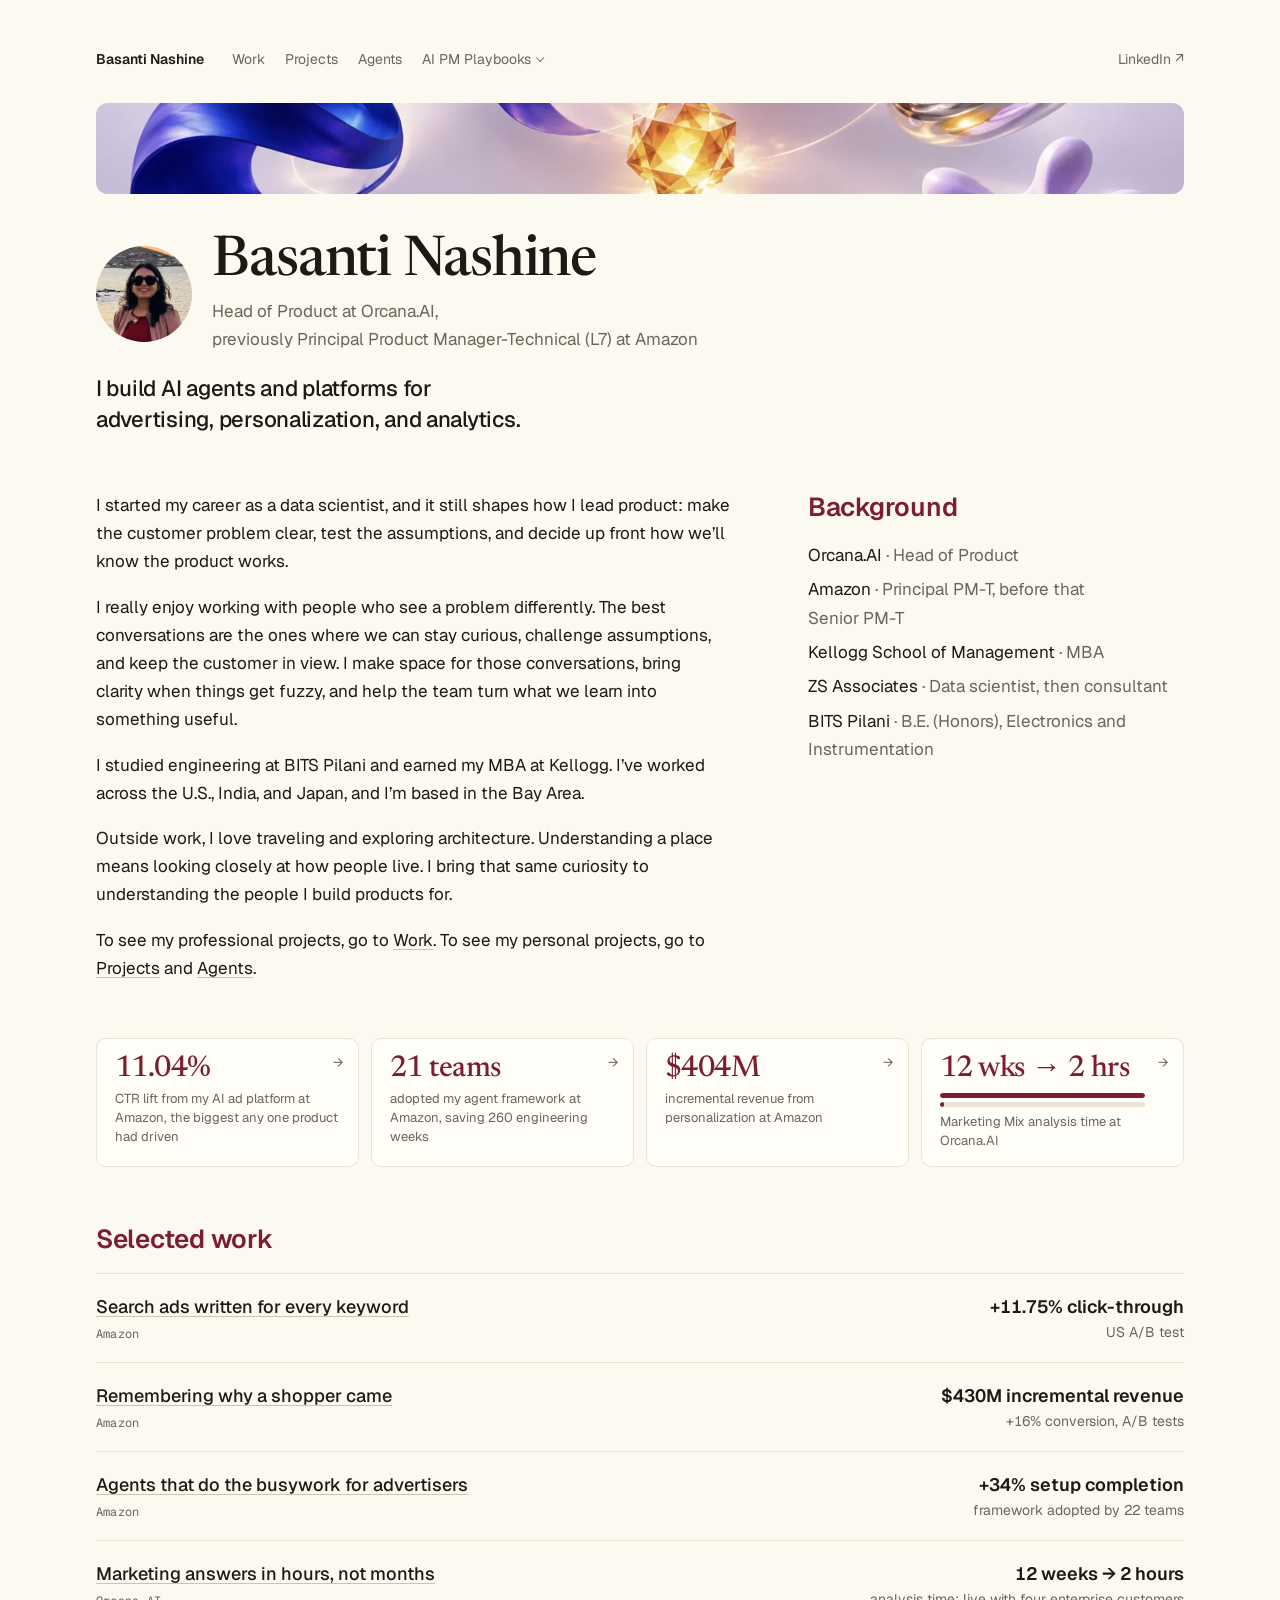
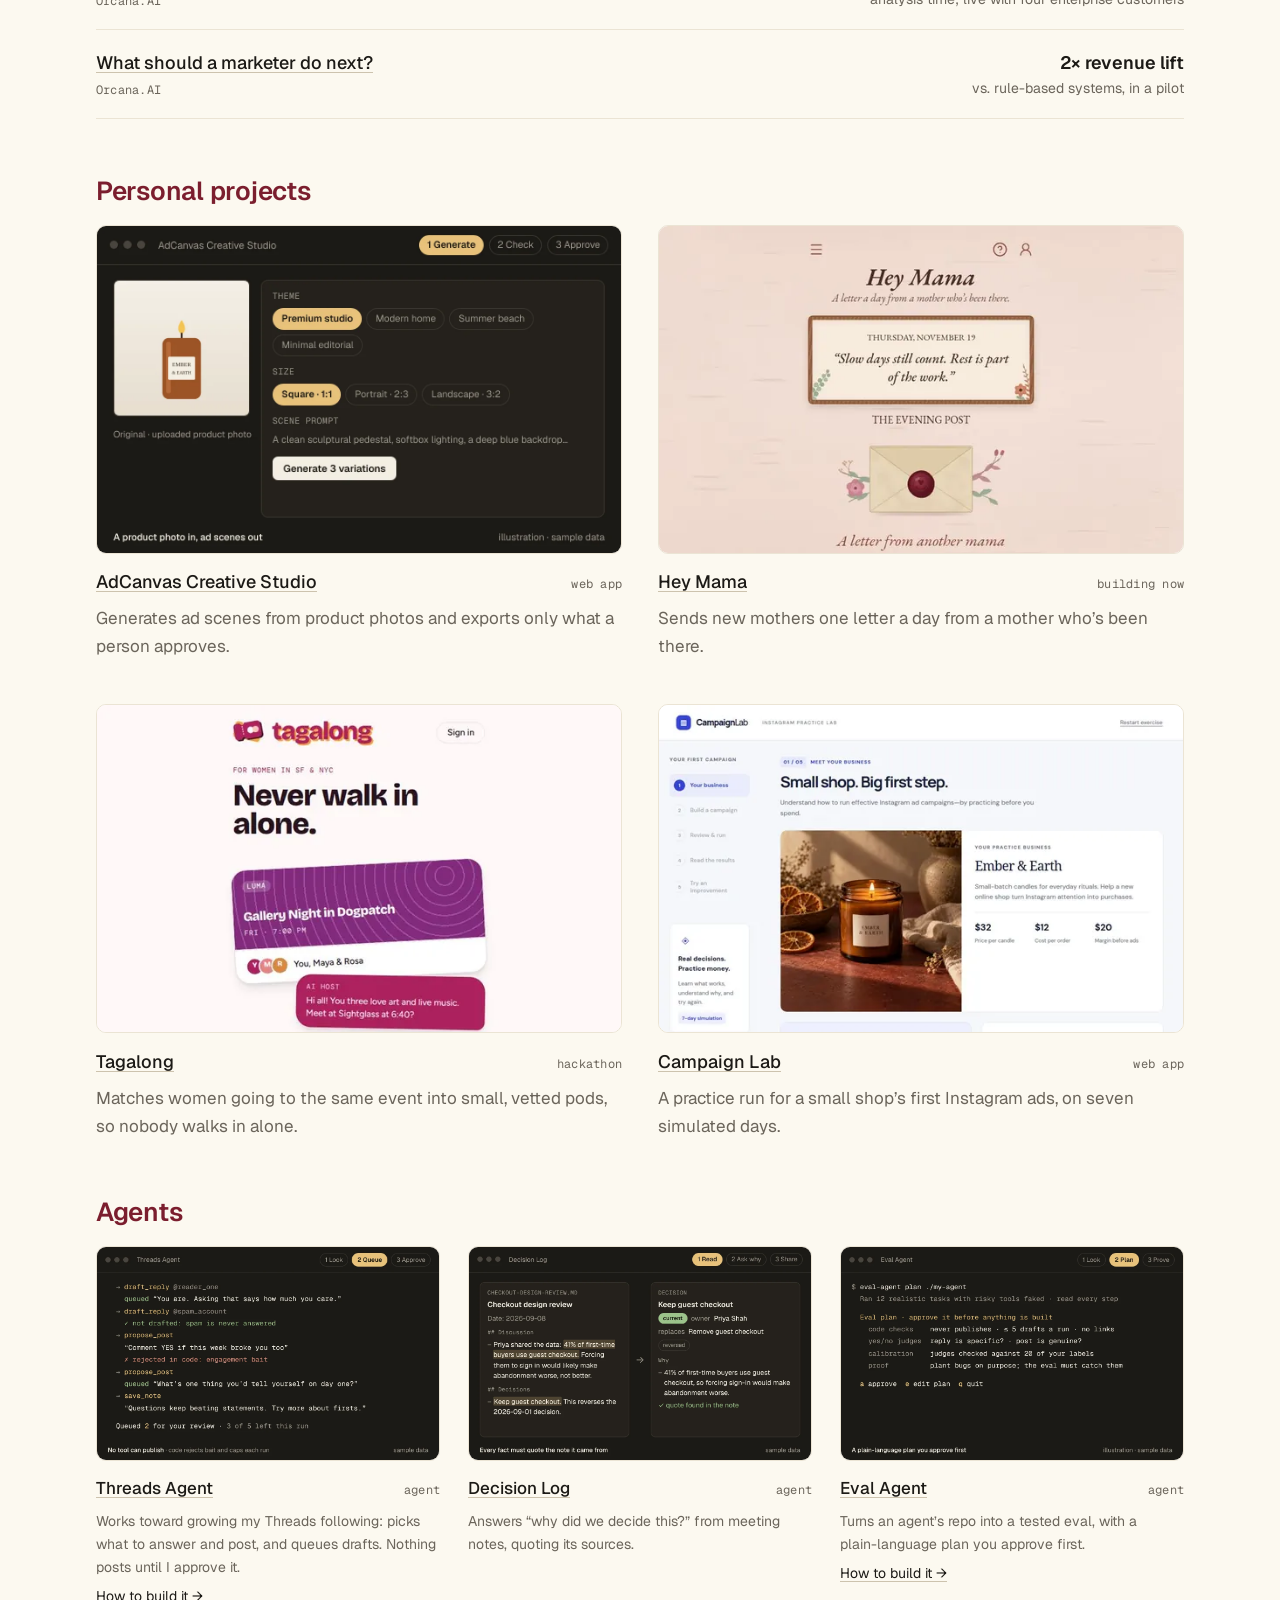
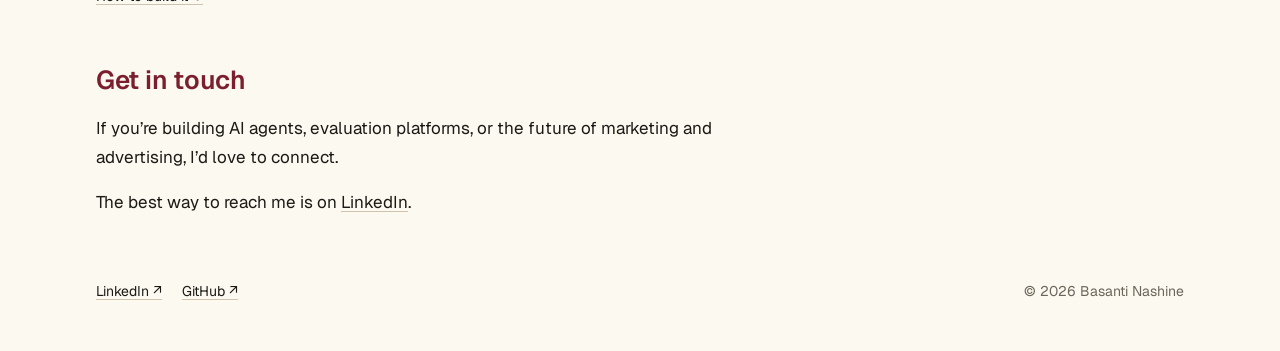
==== commit 49e9633b: "Home: move the stat cards below the intro The four stat cards now come after the bio and Background " ====
--- a/index.html
+++ b/index.html
@@ -18,9 +18,9 @@
 <link rel="preconnect" href="https://fonts.googleapis.com">
 <link rel="preconnect" href="https://fonts.gstatic.com" crossorigin>
 <link rel="stylesheet" href="https://fonts.googleapis.com/css2?family=Geist:wght@400;500;600&family=Geist+Mono:wght@400&family=Newsreader:opsz,wght@6..72,500&display=swap">
-<link rel="stylesheet" href="style.css?v=2026-12-05">
-<script src="nav.js?v=2026-12-05" defer></script>
-<script src="home.js?v=2026-12-05" defer></script>
+<link rel="stylesheet" href="style.css?v=2026-12-06">
+<script src="nav.js?v=2026-12-06" defer></script>
+<script src="home.js?v=2026-12-06" defer></script>
 <script type="application/ld+json">
 {
   "@context": "https://schema.org",
@@ -103,25 +103,6 @@
       </header>
       <p class="lede">I build AI agents and platforms for advertising, personalization, and analytics.</p>
     </div>
-    <div class="stats">
-      <a class="stat" href="work/#search-ads">
-        <span class="sr-only">11.75%</span><span class="stat-num" aria-hidden="true" data-to="11.75" data-decimals="2" data-suffix="%">11.75%</span>
-        <span class="stat-label">CTR lift from my AI ad platform at Amazon, the biggest any one product had driven</span>
-      </a>
-      <a class="stat" href="work/#advertiser-agents">
-        <span class="sr-only">22 teams</span><span class="stat-num" aria-hidden="true" data-to="22" data-suffix=" teams">22 teams</span>
-        <span class="stat-label">adopted my agent framework at Amazon, saving 260 engineering weeks</span>
-      </a>
-      <a class="stat" href="work/#personalization">
-        <span class="sr-only">$430M</span><span class="stat-num" aria-hidden="true" data-to="430" data-prefix="$" data-suffix="M">$430M</span>
-        <span class="stat-label">incremental revenue from personalization at Amazon</span>
-      </a>
-      <a class="stat stat-time" href="work/#marketing-mix">
-        <span class="stat-num"><span class="nowrap">12 wks →</span> <span class="nowrap">2 hrs</span></span>
-        <span class="minibars" aria-hidden="true"><span class="bar"><span class="bar-fill"></span></span><span class="bar"><span class="bar-fill after"></span></span></span>
-        <span class="stat-label">Marketing Mix analysis time at Orcana.AI</span>
-      </a>
-    </div>
   </section>
 
   <div class="about">
@@ -143,6 +124,28 @@
       </ul>
     </section>
   </div>
+
+  <section class="highlights" aria-label="Highlights">
+    <div class="stats">
+      <a class="stat" href="work/#search-ads">
+        <span class="sr-only">11.75%</span><span class="stat-num" aria-hidden="true" data-to="11.75" data-decimals="2" data-suffix="%">11.75%</span>
+        <span class="stat-label">CTR lift from my AI ad platform at Amazon, the biggest any one product had driven</span>
+      </a>
+      <a class="stat" href="work/#advertiser-agents">
+        <span class="sr-only">22 teams</span><span class="stat-num" aria-hidden="true" data-to="22" data-suffix=" teams">22 teams</span>
+        <span class="stat-label">adopted my agent framework at Amazon, saving 260 engineering weeks</span>
+      </a>
+      <a class="stat" href="work/#personalization">
+        <span class="sr-only">$430M</span><span class="stat-num" aria-hidden="true" data-to="430" data-prefix="$" data-suffix="M">$430M</span>
+        <span class="stat-label">incremental revenue from personalization at Amazon</span>
+      </a>
+      <a class="stat stat-time" href="work/#marketing-mix">
+        <span class="stat-num"><span class="nowrap">12 wks →</span> <span class="nowrap">2 hrs</span></span>
+        <span class="minibars" aria-hidden="true"><span class="bar"><span class="bar-fill"></span></span><span class="bar"><span class="bar-fill after"></span></span></span>
+        <span class="stat-label">Marketing Mix analysis time at Orcana.AI</span>
+      </a>
+    </div>
+  </section>
 
   <section aria-labelledby="work">
     <h2 id="work">Selected work</h2>
--- a/style.css
+++ b/style.css
@@ -1109,3 +1109,17 @@
 .gr-steps .done::before { content: "✓"; background: var(--ok-bg); color: var(--ok); }
 .gr-steps .wait::before { content: "…"; background: var(--ask-bg); color: var(--ask); }
 .gr-steps .fail::before { content: "!"; background: var(--bad-bg); color: var(--bad); }
+
+/* Build guides: a small table of numbers (agents/eval-agent/) */
+.odds-wrap { overflow-x: auto; }
+.guide .odds { width: 100%; border-collapse: collapse; font-size: var(--small); font-variant-numeric: tabular-nums; }
+.guide .odds th, .guide .odds td { padding: 0.5rem 0.6rem; border-bottom: 1px solid var(--line); text-align: right; white-space: nowrap; }
+.guide .odds th:first-child { text-align: left; }
+.guide .odds thead th { font-weight: 600; }
+.guide .odds tbody th { font-weight: 400; color: var(--muted); }
+.guide .odds .hl { background: rgba(123, 30, 46, 0.06); font-weight: 600; color: var(--heading); }
+@media (max-width: 480px) {
+  .guide .odds { font-size: 0.8125rem; }
+  .guide .odds th, .guide .odds td { padding: 0.45rem 0.3rem; }
+  .guide .odds thead th, .guide .odds tbody th { white-space: normal; }  /* headers wrap so the table fits a phone */
+}
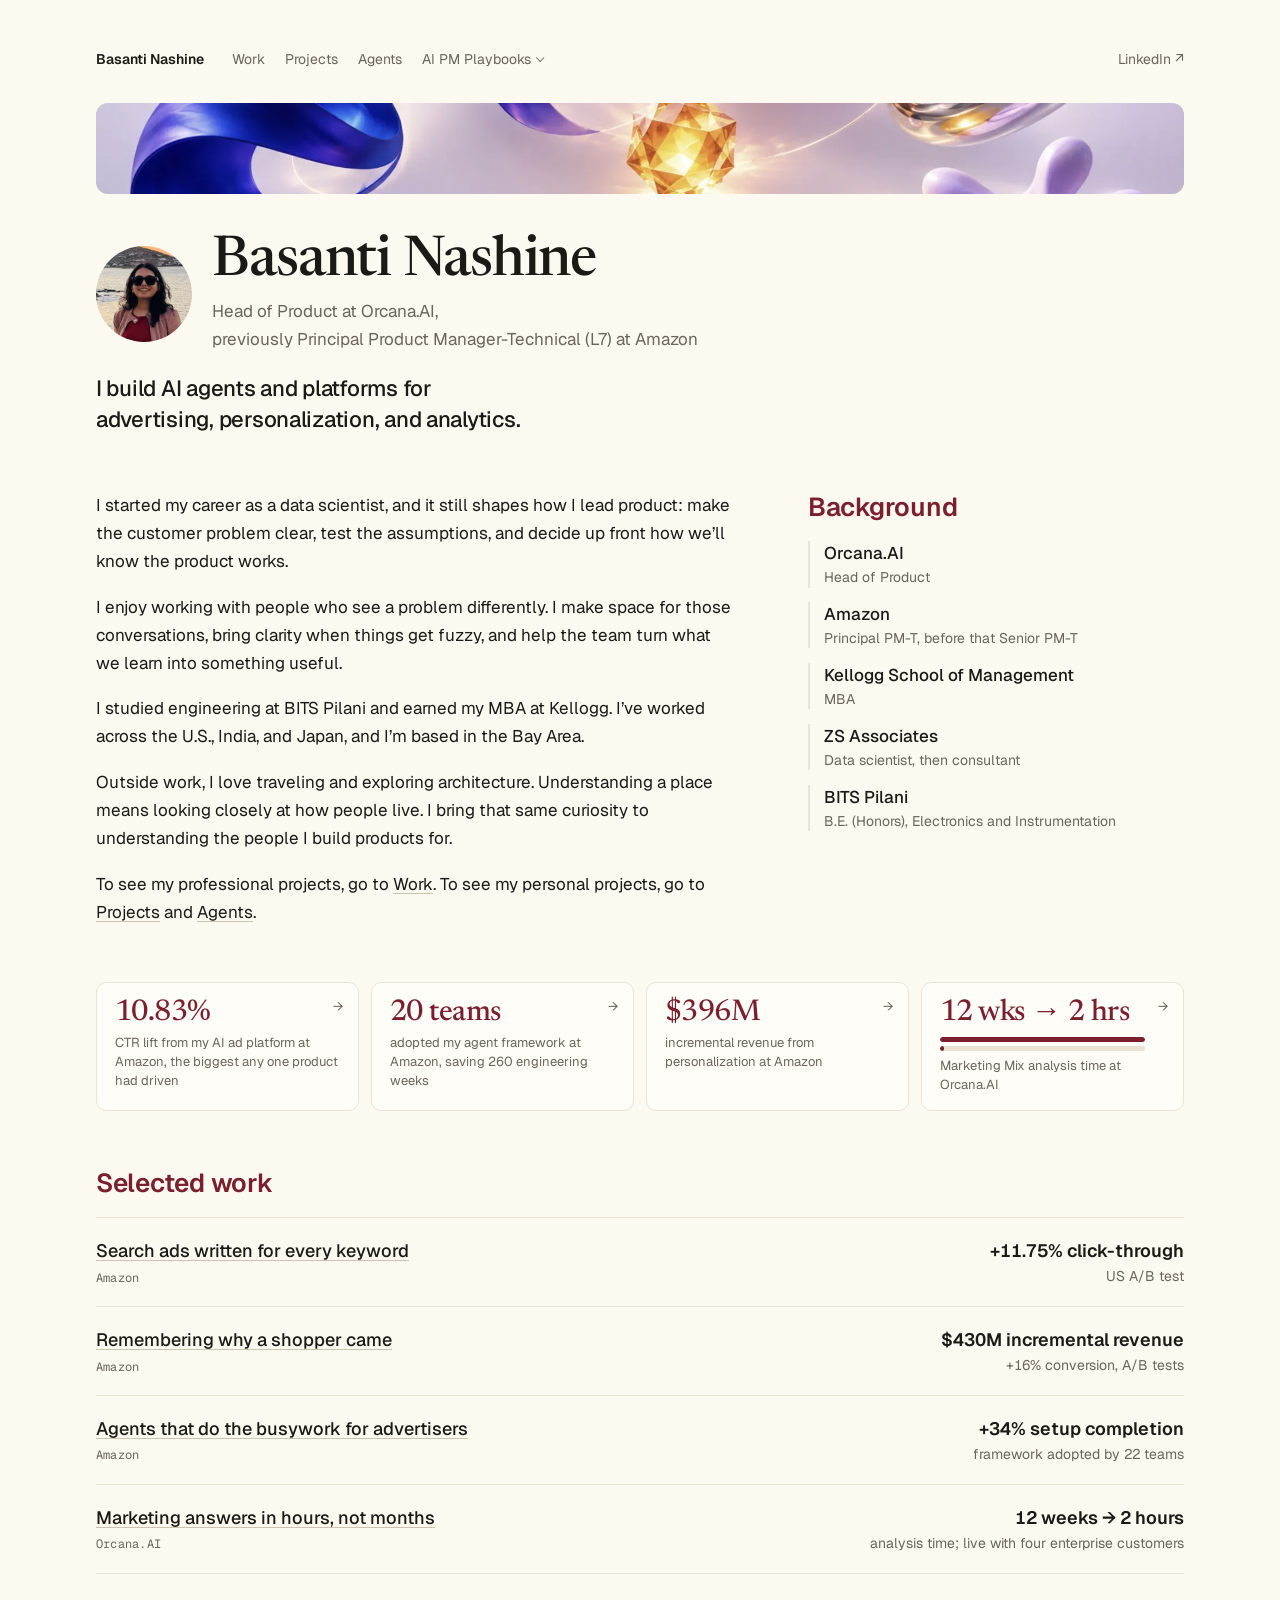
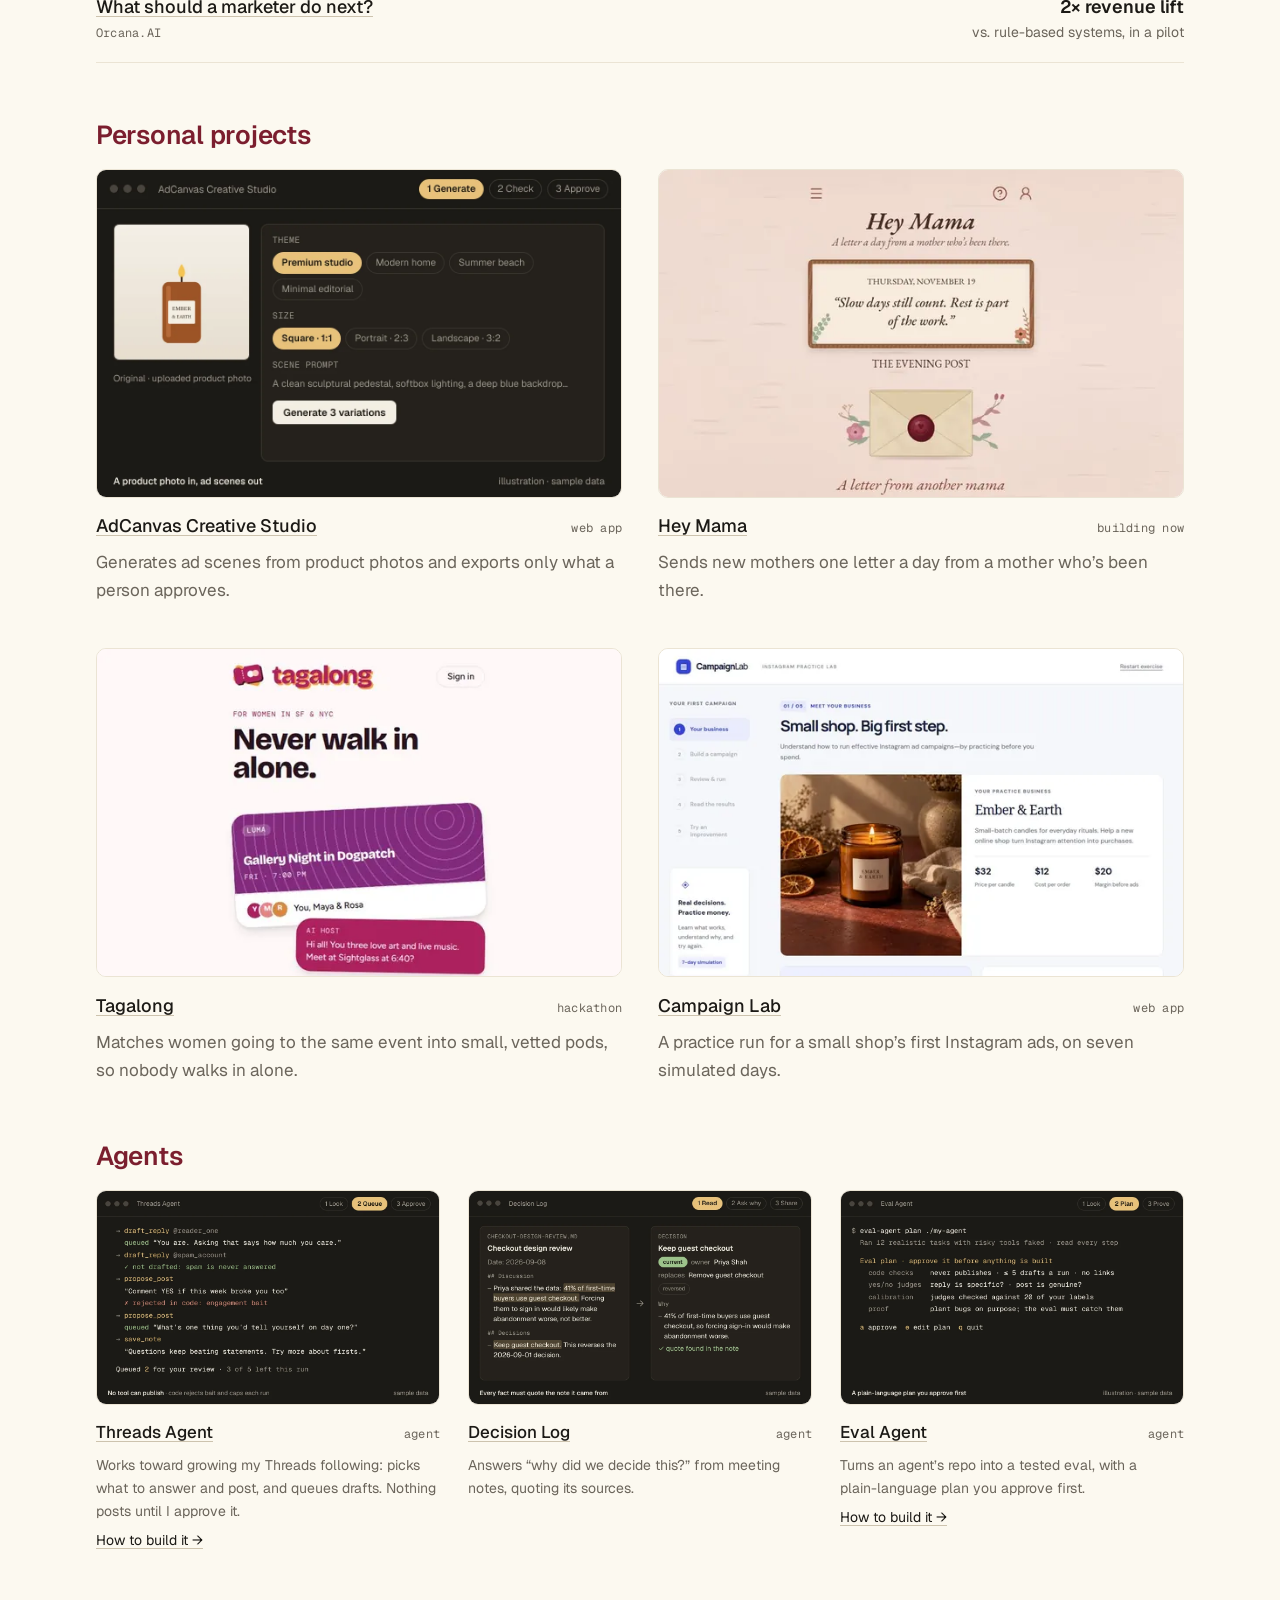
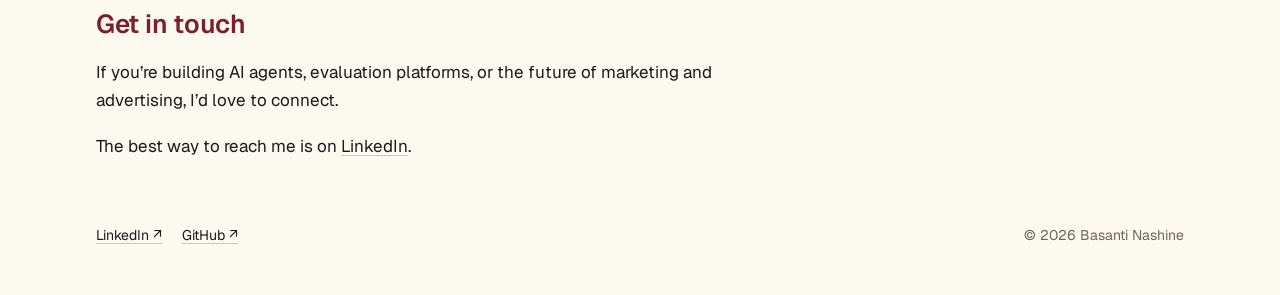
==== commit 6dd5ded8: "Home: tidier Background list and bio Each Background entry now has the company on one line and the r" ====
--- a/index.html
+++ b/index.html
@@ -18,9 +18,9 @@
 <link rel="preconnect" href="https://fonts.googleapis.com">
 <link rel="preconnect" href="https://fonts.gstatic.com" crossorigin>
 <link rel="stylesheet" href="https://fonts.googleapis.com/css2?family=Geist:wght@400;500;600&family=Geist+Mono:wght@400&family=Newsreader:opsz,wght@6..72,500&display=swap">
-<link rel="stylesheet" href="style.css?v=2026-12-06">
-<script src="nav.js?v=2026-12-06" defer></script>
-<script src="home.js?v=2026-12-06" defer></script>
+<link rel="stylesheet" href="style.css?v=2026-12-07">
+<script src="nav.js?v=2026-12-07" defer></script>
+<script src="home.js?v=2026-12-07" defer></script>
 <script type="application/ld+json">
 {
   "@context": "https://schema.org",
@@ -108,7 +108,7 @@
   <div class="about">
     <section class="bio" aria-label="About">
       <p>I started my career as a data scientist, and it still shapes how I lead product: make the customer problem clear, test the assumptions, and decide up front how we’ll know the product works.</p>
-      <p>I really enjoy working with people who see a problem differently. The best conversations are the ones where we can stay curious, challenge assumptions, and keep the customer in view. I make space for those conversations, bring clarity when things get fuzzy, and help the team turn what we learn into something useful.</p>
+      <p>I enjoy working with people who see a problem differently. I make space for those conversations, bring clarity when things get fuzzy, and help the team turn what we learn into something useful.</p>
       <p>I studied engineering at BITS Pilani and earned my MBA at Kellogg. I’ve worked across the U.S., India, and Japan, and I’m based in the Bay Area.</p>
       <p>Outside work, I love traveling and exploring architecture. Understanding a place means looking closely at how people live. I bring that same curiosity to understanding the people I build products for.</p>
       <p>To see my professional projects, go to <a href="work/">Work</a>. To see my personal projects, go to <a href="projects/">Projects</a> and <a href="agents/">Agents</a>.</p>
@@ -116,11 +116,11 @@
     <section class="career-aside" aria-labelledby="background">
       <h2 id="background">Background</h2>
       <ul class="career">
-        <li>Orcana.AI <span class="muted">· Head of Product</span></li>
-        <li>Amazon <span class="muted">· <span class="nowrap">Principal PM-T</span>, before that <span class="nowrap">Senior PM-T</span></span></li>
-        <li>Kellogg School of Management <span class="muted">· MBA</span></li>
-        <li>ZS Associates <span class="muted">· Data scientist, then consultant</span></li>
-        <li>BITS Pilani <span class="muted">· B.E. (Honors), Electronics and Instrumentation</span></li>
+        <li><span class="career-org">Orcana.AI</span><span class="career-role">Head of Product</span></li>
+        <li><span class="career-org">Amazon</span><span class="career-role"><span class="nowrap">Principal PM-T</span>, before that <span class="nowrap">Senior PM-T</span></span></li>
+        <li><span class="career-org">Kellogg School of Management</span><span class="career-role">MBA</span></li>
+        <li><span class="career-org">ZS Associates</span><span class="career-role">Data scientist, then consultant</span></li>
+        <li><span class="career-org">BITS Pilani</span><span class="career-role">B.E. (Honors), Electronics and Instrumentation</span></li>
       </ul>
     </section>
   </div>
--- a/style.css
+++ b/style.css
@@ -205,7 +205,10 @@
 /* One-line lists on Home */
 .list { list-style: none; padding: 0; display: flex; flex-direction: column; gap: 0.5rem; }
 .list .mono { color: var(--muted); margin-left: 0.4rem; white-space: nowrap; }
-.career { list-style: none; padding: 0; display: flex; flex-direction: column; gap: 0.4rem; }
+.career { list-style: none; padding: 0; display: flex; flex-direction: column; gap: 0.9rem; }
+.career li { display: flex; flex-direction: column; gap: 0.1rem; padding-left: 0.85rem; border-left: 2px solid var(--line); line-height: 1.45; }
+.career-org { font-weight: 500; }
+.career-role { font-size: var(--small); color: var(--muted); }
 
 /* Problem, Solution and Stack lines: Home lists (.projlist) and Agents page entries (.facts) */
 .projlist { list-style: none; padding: 0; display: flex; flex-direction: column; gap: 1.4rem; }
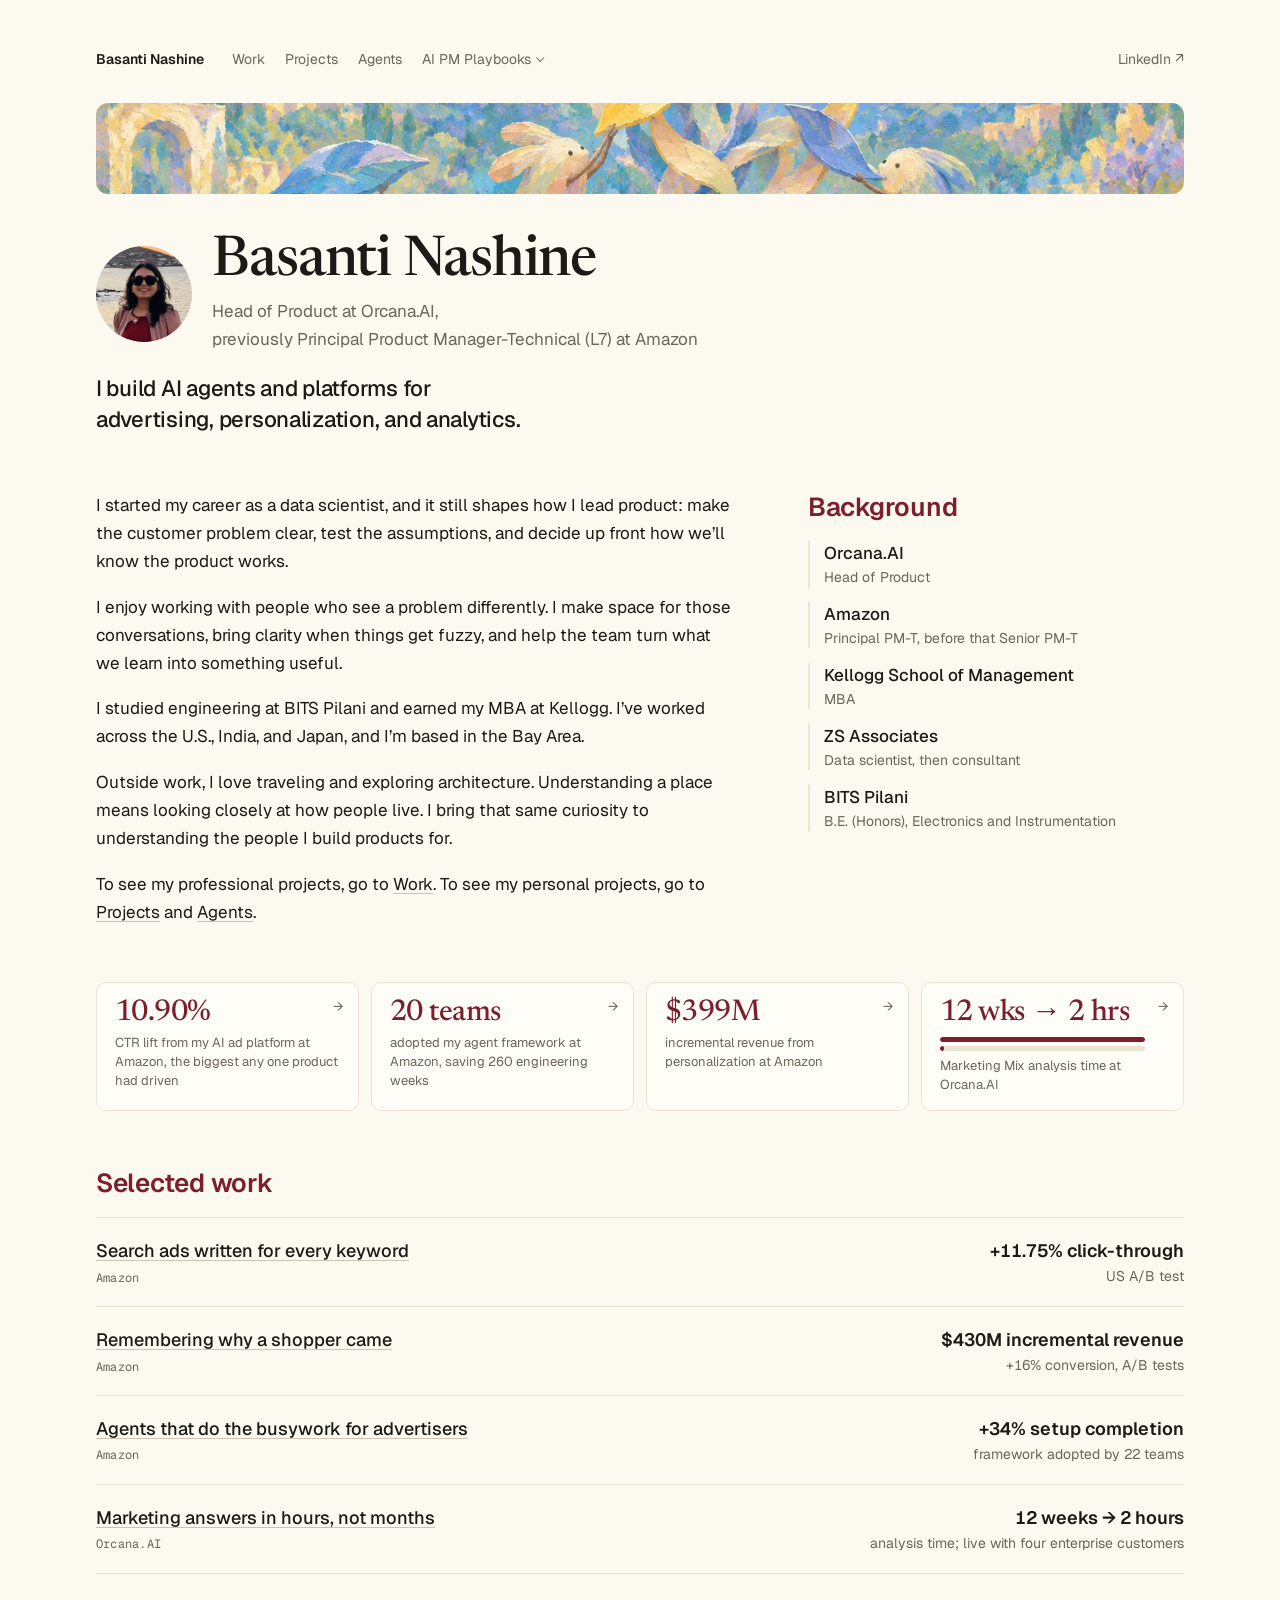
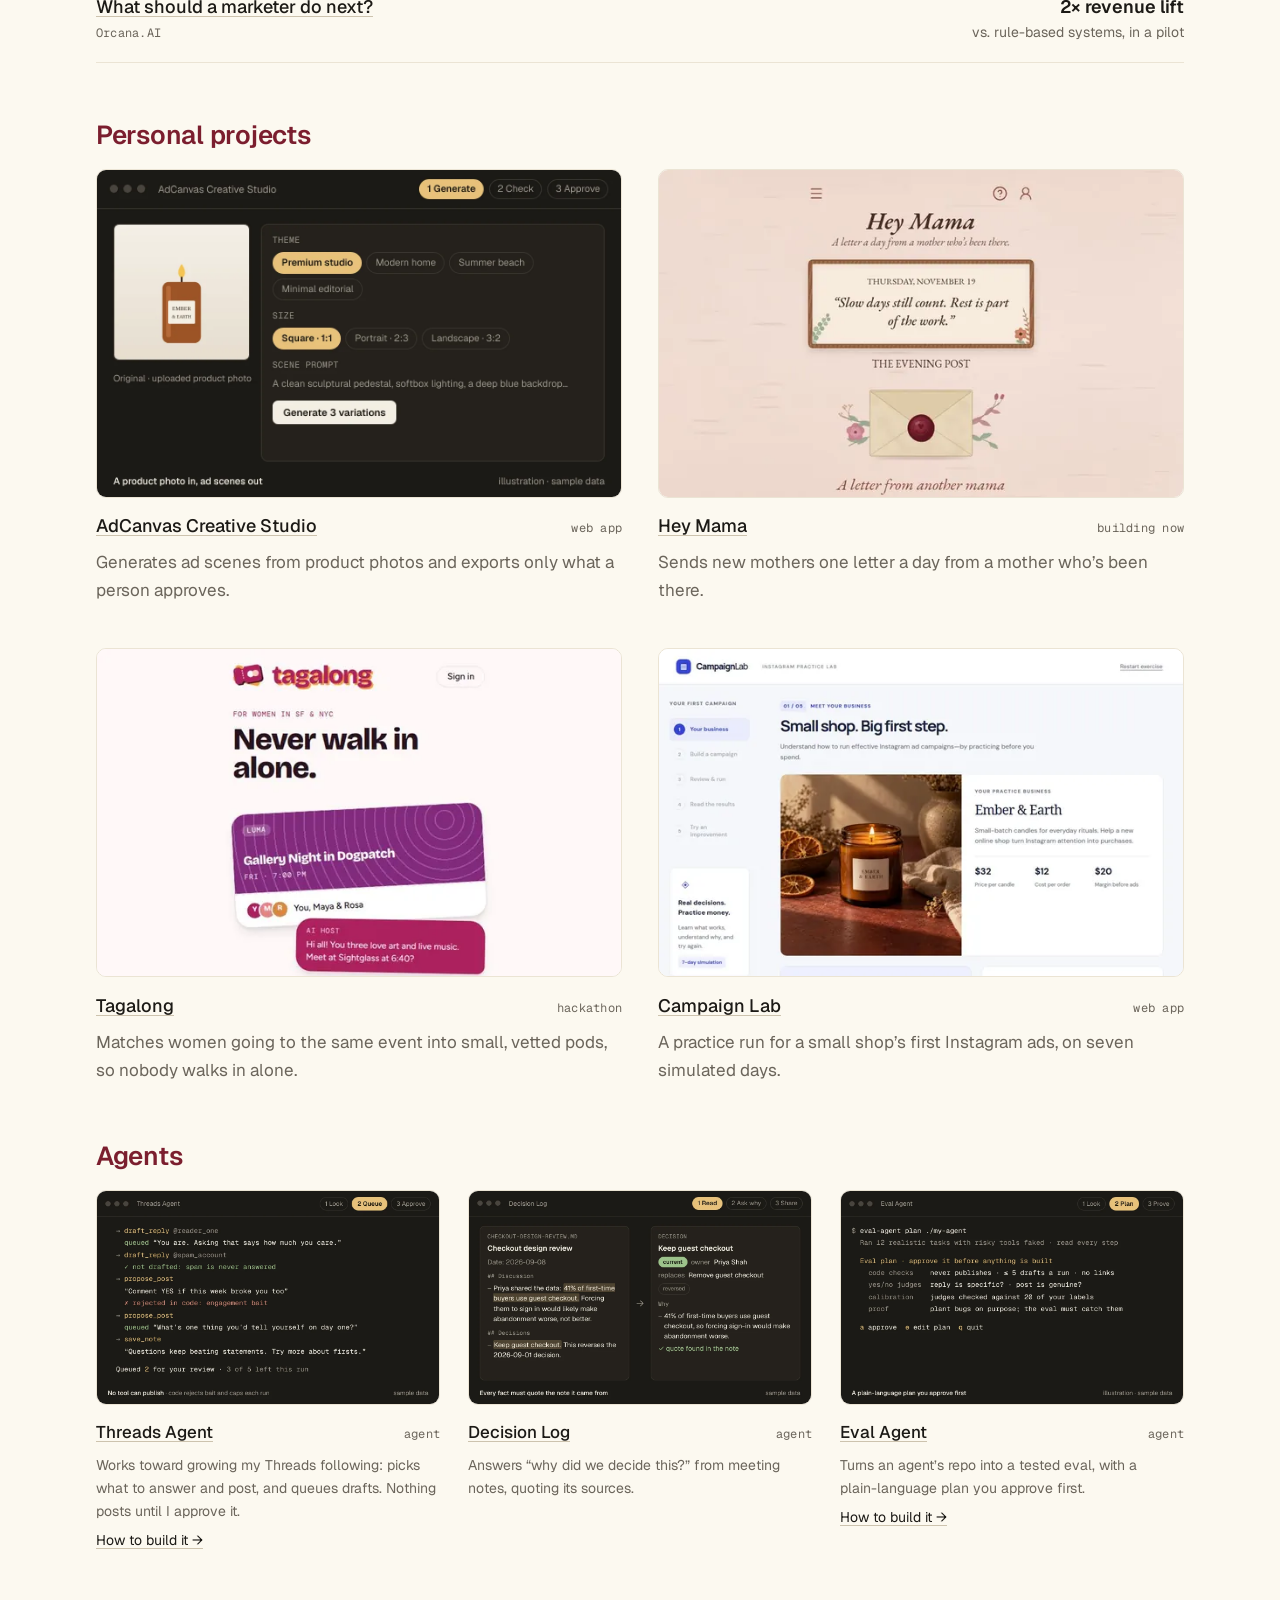
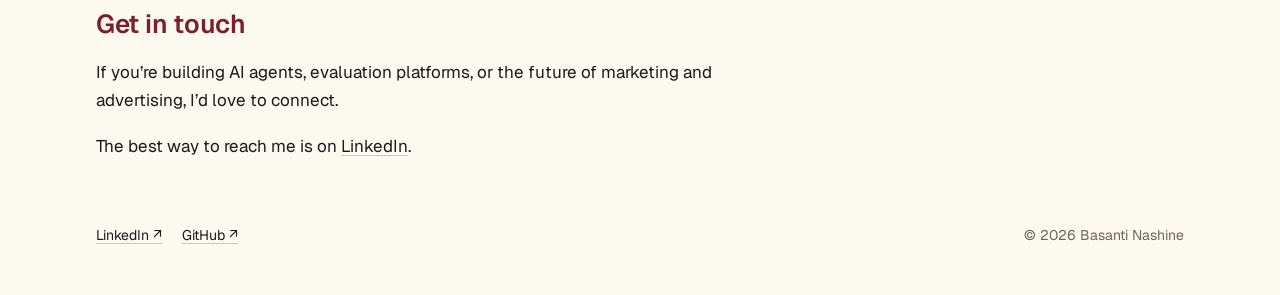
==== commit c89b6b7b: "Home: replace the top band with the garden painting The thin band at the top of Home now shows a 4:1" ====
--- a/index.html
+++ b/index.html
@@ -18,9 +18,9 @@
 <link rel="preconnect" href="https://fonts.googleapis.com">
 <link rel="preconnect" href="https://fonts.gstatic.com" crossorigin>
 <link rel="stylesheet" href="https://fonts.googleapis.com/css2?family=Geist:wght@400;500;600&family=Geist+Mono:wght@400&family=Newsreader:opsz,wght@6..72,500&display=swap">
-<link rel="stylesheet" href="style.css?v=2026-12-07">
-<script src="nav.js?v=2026-12-07" defer></script>
-<script src="home.js?v=2026-12-07" defer></script>
+<link rel="stylesheet" href="style.css?v=2026-12-08">
+<script src="nav.js?v=2026-12-08" defer></script>
+<script src="home.js?v=2026-12-08" defer></script>
 <script type="application/ld+json">
 {
   "@context": "https://schema.org",
@@ -87,8 +87,8 @@
 
   <section class="hero" aria-label="Introduction">
     <picture class="band">
-      <source type="image/webp" srcset="band-1000.webp 1000w, band-2000.webp 2000w" sizes="(max-width: 1120px) calc(100vw - 32px), 1088px">
-      <img src="band-1000.jpg" width="1000" height="200" alt="">
+      <source type="image/webp" srcset="band-garden-1000.webp 1000w, band-garden-1536.webp 1536w" sizes="(max-width: 1120px) calc(100vw - 32px), 1088px">
+      <img src="band-garden-1000.jpg" width="1000" height="250" alt="">
     </picture>
     <div class="hero-text">
       <header>
--- a/style.css
+++ b/style.css
@@ -112,10 +112,9 @@
   height: auto;
   aspect-ratio: 12 / 1;
   object-fit: cover;
-  object-position: 50% 68%;
+  object-position: 50% 50%;
   border-radius: 12px;
   background: var(--line);
-  filter: saturate(0.88);
 }
 @media (max-width: 600px) { .band img { aspect-ratio: 7 / 1; border-radius: 8px; } }
 .hero-text { display: flex; flex-direction: column; gap: 1.25rem; max-width: 44rem; }
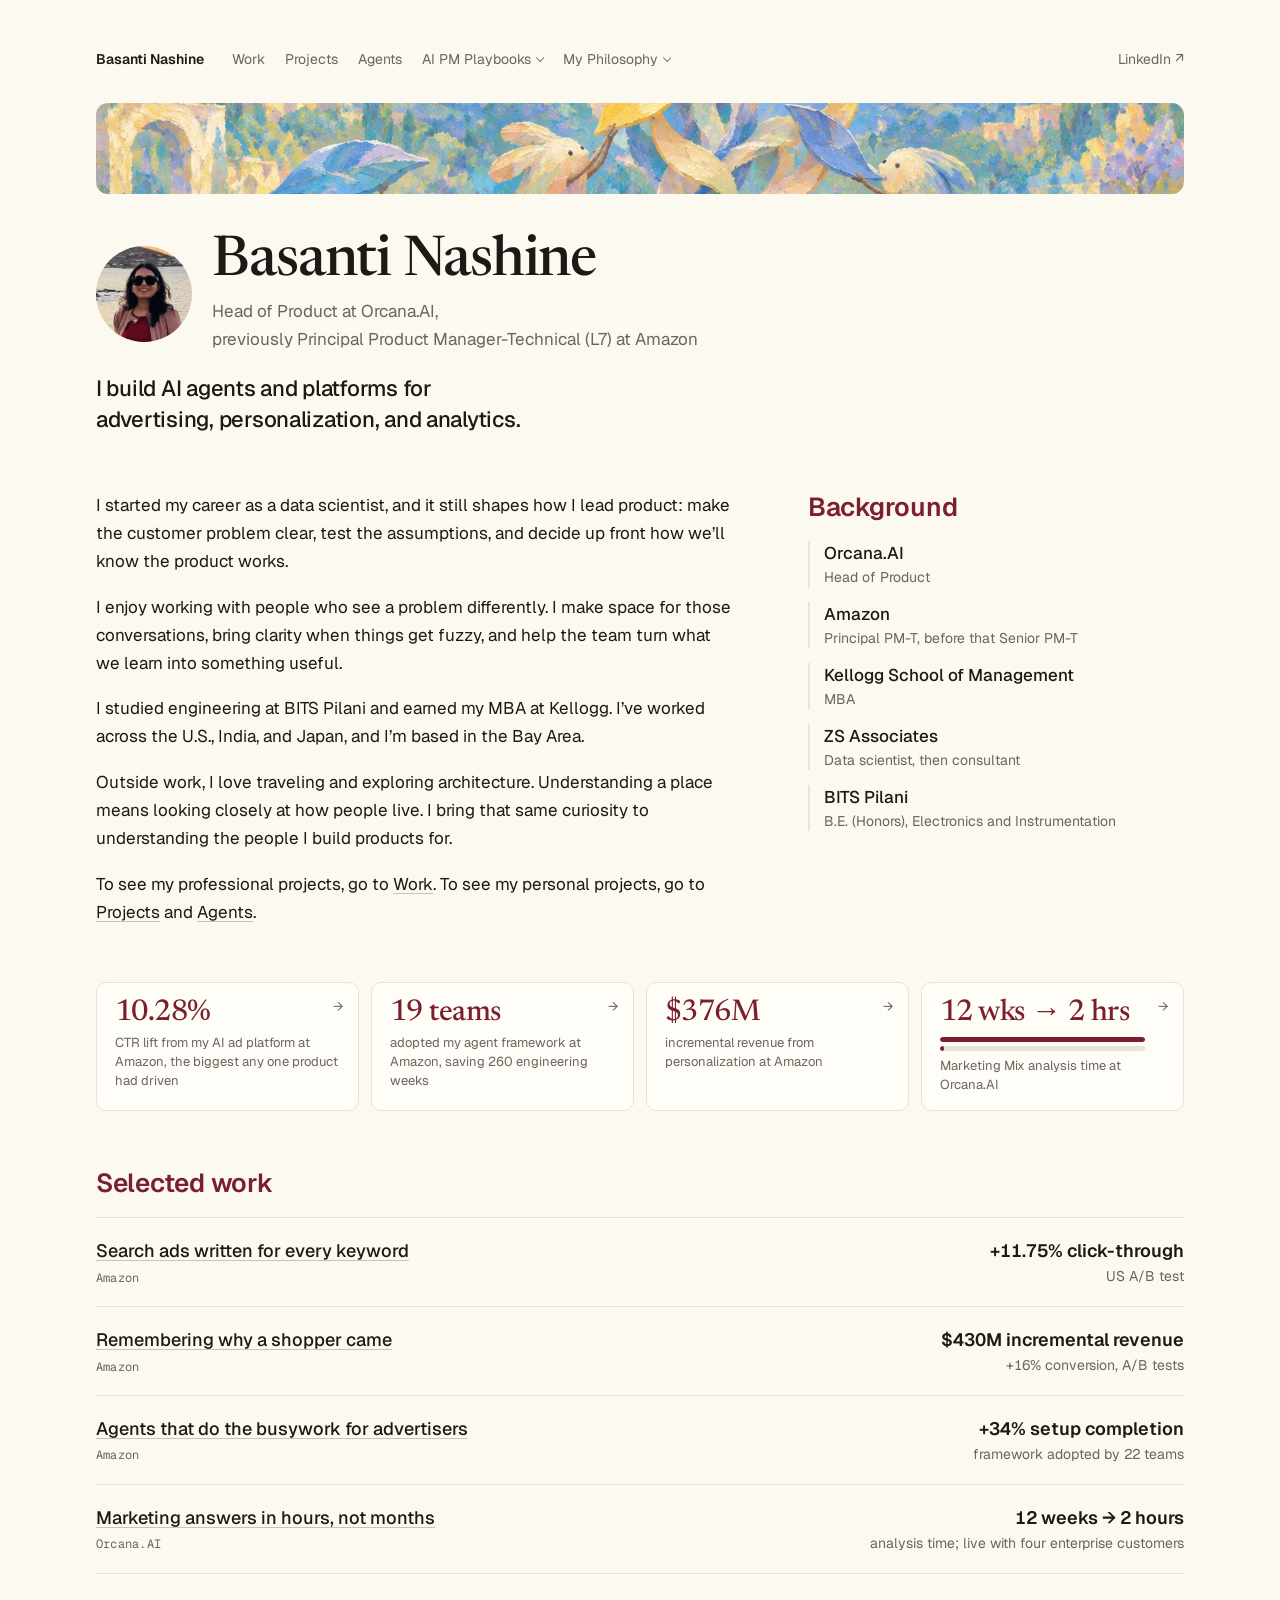
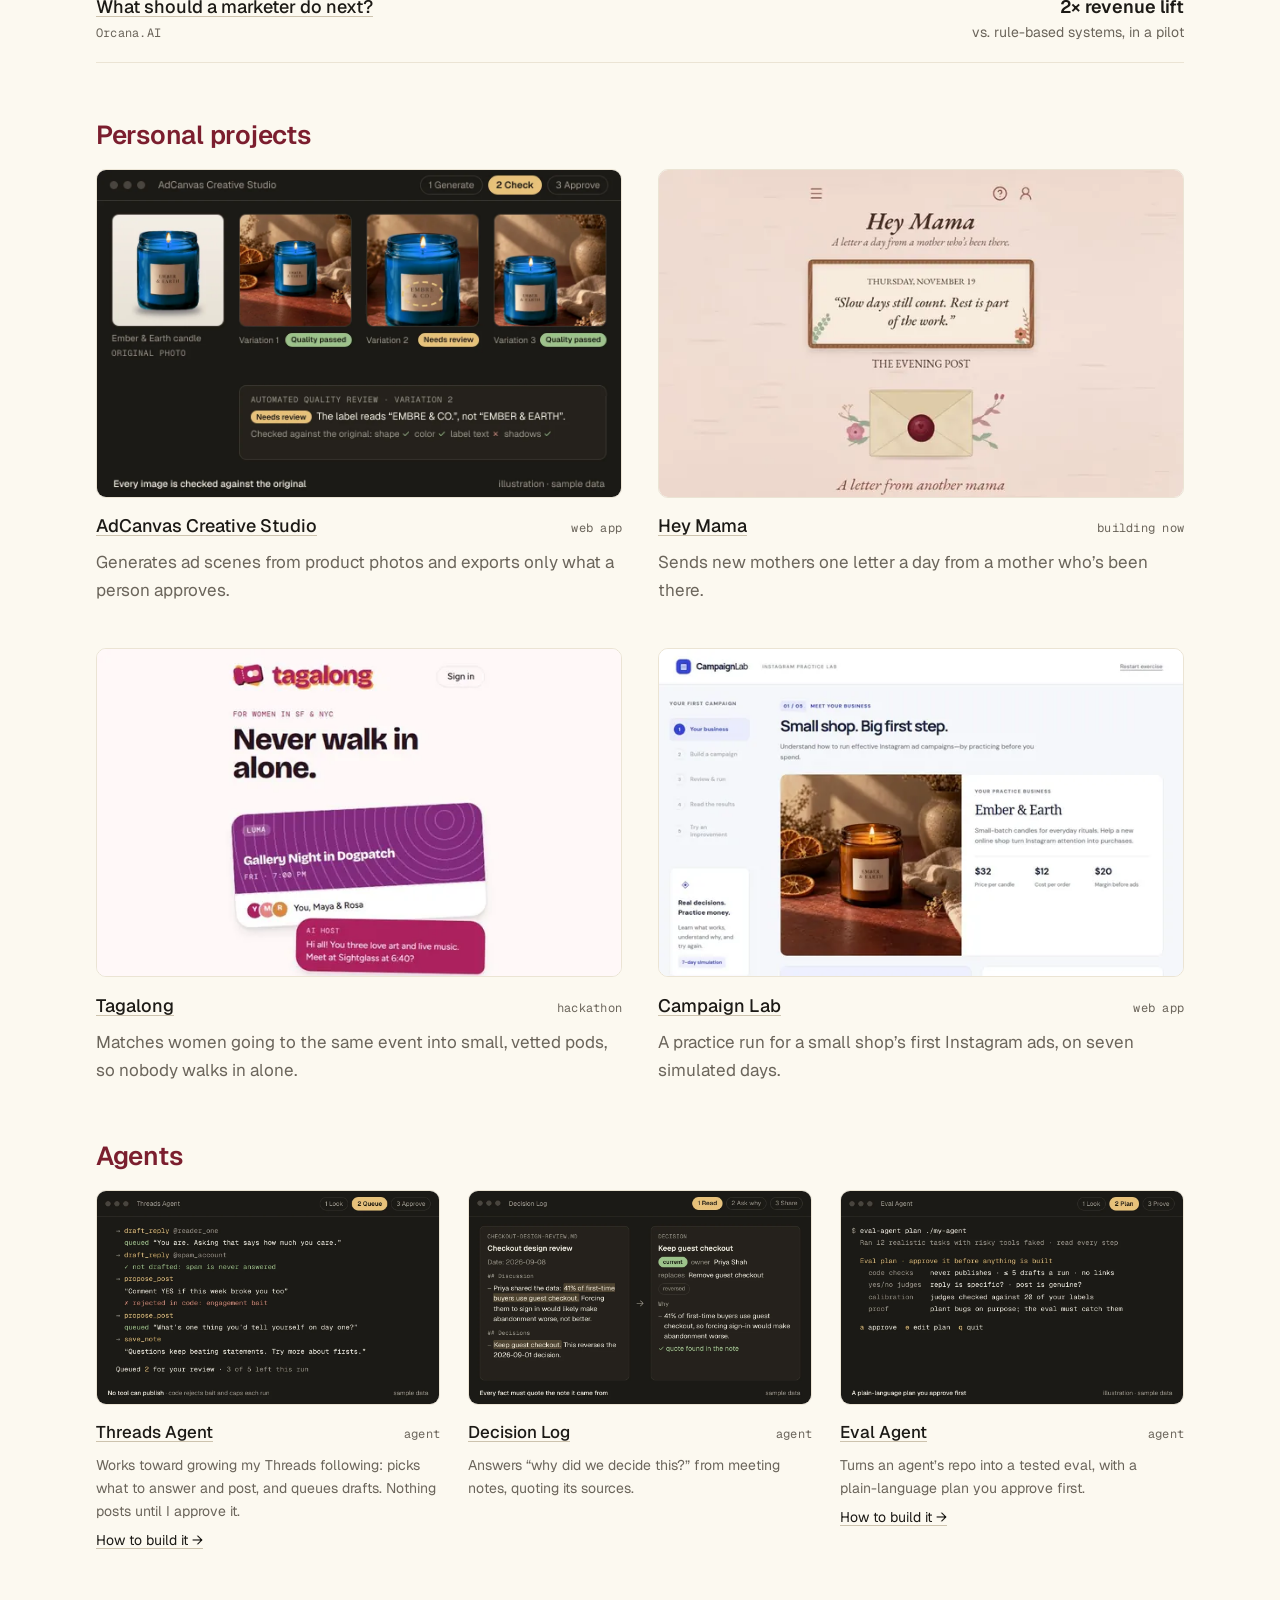
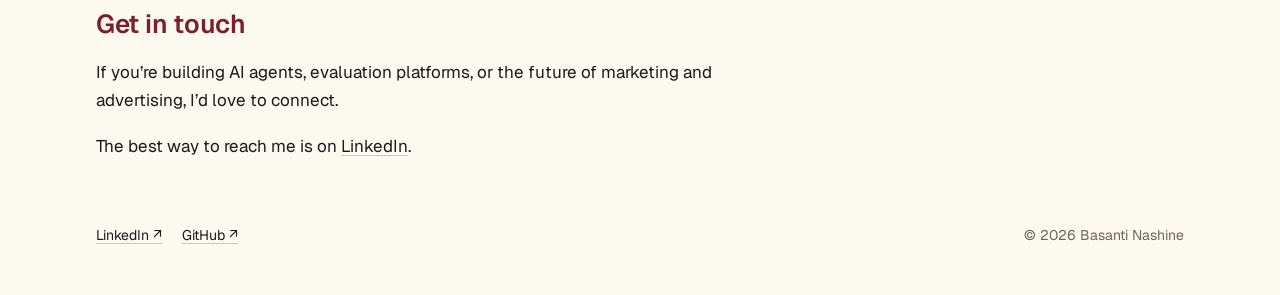
==== commit d4f94375: "Add "My Philosophy" menu and the Creating Products page A new menu, My Philosophy, on every page, wi" ====
--- a/index.html
+++ b/index.html
@@ -18,9 +18,9 @@
 <link rel="preconnect" href="https://fonts.googleapis.com">
 <link rel="preconnect" href="https://fonts.gstatic.com" crossorigin>
 <link rel="stylesheet" href="https://fonts.googleapis.com/css2?family=Geist:wght@400;500;600&family=Geist+Mono:wght@400&family=Newsreader:opsz,wght@6..72,500&display=swap">
-<link rel="stylesheet" href="style.css?v=2026-12-08">
-<script src="nav.js?v=2026-12-08" defer></script>
-<script src="home.js?v=2026-12-08" defer></script>
+<link rel="stylesheet" href="style.css?v=2026-12-09">
+<script src="nav.js?v=2026-12-09" defer></script>
+<script src="home.js?v=2026-12-09" defer></script>
 <script type="application/ld+json">
 {
   "@context": "https://schema.org",
@@ -82,6 +82,12 @@
         <a href="agent-guardrails/">Agent Guardrails</a>
       </div>
     </details>
+    <details class="nav-menu">
+      <summary>My Philosophy</summary>
+      <div class="nav-pop">
+        <a href="philosophy/creating-products/">Creating Products</a>
+      </div>
+    </details>
     <a class="nav-ext" href="https://www.linkedin.com/in/basanti-nashine-b7751aa2/">LinkedIn ↗</a>
   </nav>
 
--- a/style.css
+++ b/style.css
@@ -1125,3 +1125,77 @@
   .guide .odds th, .guide .odds td { padding: 0.45rem 0.3rem; }
   .guide .odds thead th, .guide .odds tbody th { white-space: normal; }  /* headers wrap so the table fits a phone */
 }
+
+/* My product philosophy (philosophy/creating-products/): a three-circle diagram that follows the scroll */
+main.ph {
+  max-width: 64rem;
+  gap: 4rem;
+  --ph-c1: rgba(236, 128, 96, 0.72);   /* customers */
+  --ph-c2: rgba(116, 192, 152, 0.72);  /* strategic goals */
+  --ph-c3: rgba(226, 192, 88, 0.72);   /* market space */
+  --ph-serif: "Newsreader", Georgia, "Times New Roman", serif;
+}
+@media (max-width: 600px) { main.ph { gap: 3rem; } }
+.ph-hero { display: flex; flex-direction: column; gap: 1rem; }
+.ph-kicker { font-size: var(--tiny); letter-spacing: 0.12em; text-transform: uppercase; color: var(--muted); }
+.ph-hero h1 { font-family: var(--ph-serif); font-weight: 500; font-size: clamp(2.75rem, 8vw, 5.25rem); line-height: 0.95; letter-spacing: -0.02em; }
+.ph-hero h1 em { font-style: italic; color: var(--heading); }
+.ph-sub { max-width: 34rem; font-size: 1.125rem; color: var(--muted); }
+
+.ph-scrolly { display: grid; grid-template-columns: minmax(0, 1fr); gap: 0.5rem; }
+@media (min-width: 880px) { .ph-scrolly { grid-template-columns: minmax(0, 1fr) minmax(0, 1fr); gap: 3.5rem; } }
+.ph-stick { position: sticky; top: 0; z-index: 2; align-self: start; padding: 0.5rem 0 0.75rem; background: var(--bg); }
+@media (min-width: 880px) { .ph-stick { top: 2rem; padding: 0; } }
+.ph-venn { display: block; width: 100%; max-width: 15rem; height: auto; margin: 0 auto; overflow: visible; }
+@media (min-width: 880px) { .ph-venn { max-width: 25rem; } }
+.ph-circles { mix-blend-mode: multiply; }
+.ph-c { cursor: pointer; transition: opacity 0.5s ease; }
+.ph-c1 { fill: var(--ph-c1); } .ph-c2 { fill: var(--ph-c2); } .ph-c3 { fill: var(--ph-c3); }
+.ph-live .ph-c.is-dim { opacity: 0.3; }
+.ph-loop { fill: none; stroke: var(--heading); stroke-width: 3; stroke-dasharray: 6 6; transition: opacity 0.5s ease; }
+.ph-live .ph-loop:not(.is-on) { opacity: 0.25; }
+#ph-arrow path { fill: var(--heading); }
+.ph-pair { fill: var(--bg); stroke: var(--fg); stroke-width: 1.5; cursor: pointer; transition: fill 0.2s ease; }
+.ph-pair.is-on { fill: var(--fg); }
+.ph-star { fill: var(--fg); cursor: pointer; }
+.ph-star-t { fill: var(--bg); font-size: 16px; pointer-events: none; }
+.ph-label { font-family: var(--ph-serif); font-size: 20px; fill: var(--fg); pointer-events: none; }
+.ph-label-sm { font-size: 17px; }
+.ph-venn [data-k] { outline: none; }
+.ph-venn [data-k]:focus-visible { stroke: var(--fg); stroke-width: 3; }
+.ph-animate .ph-c { transform-box: fill-box; transform-origin: center; animation: ph-in 0.9s cubic-bezier(0.2, 0.8, 0.2, 1) both; }
+.ph-animate .ph-c2 { animation-delay: 0.15s; } .ph-animate .ph-c3 { animation-delay: 0.3s; }
+.ph-animate .ph-star { animation: ph-glow 2.6s ease-in-out infinite; }
+@keyframes ph-in { from { opacity: 0; transform: scale(0.6); } }
+@keyframes ph-glow { 0%, 100% { filter: drop-shadow(0 0 0 rgba(123, 30, 46, 0)); } 50% { filter: drop-shadow(0 0 8px rgba(123, 30, 46, 0.55)); } }
+
+.ph-caption { display: none; }
+@media (min-width: 880px) {
+  /* Shown only while someone points at the diagram; the steps carry the words otherwise */
+  .ph-live .ph-caption { display: flex; flex-direction: column; gap: 0.35rem; min-height: 9.5rem; margin-top: 1rem; padding-left: 1.25rem; border-left: 2px solid var(--heading); opacity: 0; transition: opacity 0.25s ease; }
+  .ph-live .ph-caption.is-shown { opacity: 1; }
+}
+.ph-step { font-size: 0.6875rem; letter-spacing: 0.14em; text-transform: uppercase; color: var(--heading); }
+.ph-title { font-family: var(--ph-serif); font-size: 1.75rem; font-weight: 500; line-height: 1.15; letter-spacing: 0; }
+.ph-body { color: var(--muted); }
+
+.ph-steps { padding-bottom: 35vh; }
+.ph-art { min-height: 60vh; display: flex; flex-direction: column; justify-content: center; gap: 0.4rem; transition: opacity 0.5s ease; }
+.ph-live .ph-art:not(.is-on) { opacity: 0.3; }
+.ph-num { font-family: var(--ph-serif); font-size: 3.5rem; line-height: 1; color: var(--heading); }
+.ph-art h3 { font-family: var(--ph-serif); font-size: 2rem; font-weight: 500; line-height: 1.15; }
+.ph-art h3 + p { font-size: 1.0625rem; color: var(--muted); }
+@media (max-width: 600px) { .ph-art { min-height: 50vh; } .ph-art h3 { font-size: 1.625rem; } .ph-num { font-size: 2.75rem; } }
+
+.ph-skip { padding: 2.5rem 1.75rem; border-radius: 16px; background: #f4ede0; }
+@media (max-width: 600px) { .ph-skip { padding: 2rem 1.25rem; } }
+.ph-skip > h2 { font-family: var(--ph-serif); font-weight: 500; font-size: 2.25rem; line-height: 1.1; color: var(--fg); }
+.ph-cards { margin-top: 1.75rem; display: grid; grid-template-columns: minmax(0, 1fr); gap: 1.75rem 2rem; }
+@media (min-width: 760px) { .ph-cards { grid-template-columns: repeat(3, minmax(0, 1fr)); } }
+.ph-card { display: flex; flex-direction: column; gap: 0.35rem; padding-top: 1rem; border-top: 2px solid var(--heading); }
+.ph-card h3 { font-family: var(--ph-serif); font-size: 1.5rem; font-weight: 500; line-height: 1.2; }
+.ph-card h3 + p { color: var(--muted); }
+
+.ph-end { display: flex; flex-direction: column; gap: 0.4rem; }
+.ph-motto { font-family: var(--ph-serif); font-size: clamp(1.75rem, 4vw, 2.5rem); line-height: 1.15; }
+.ph-motto em { font-style: italic; color: var(--heading); }
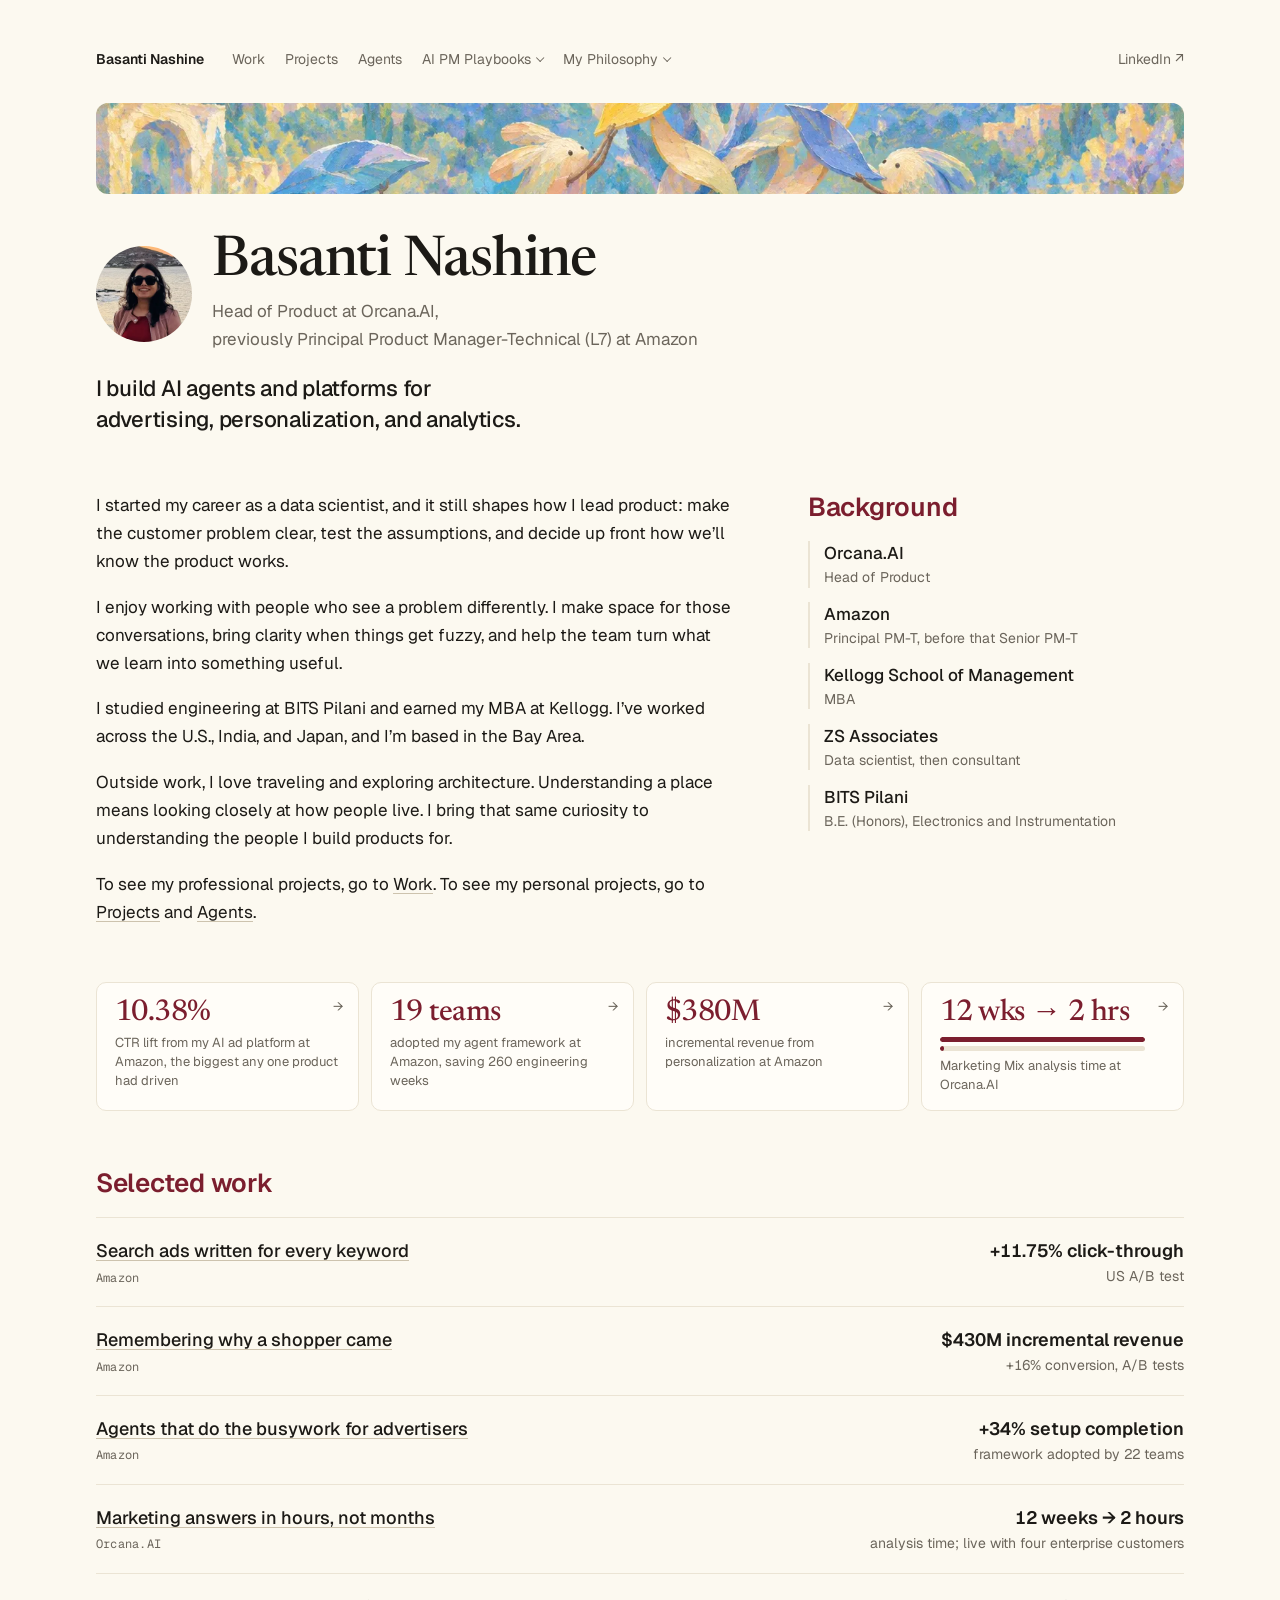
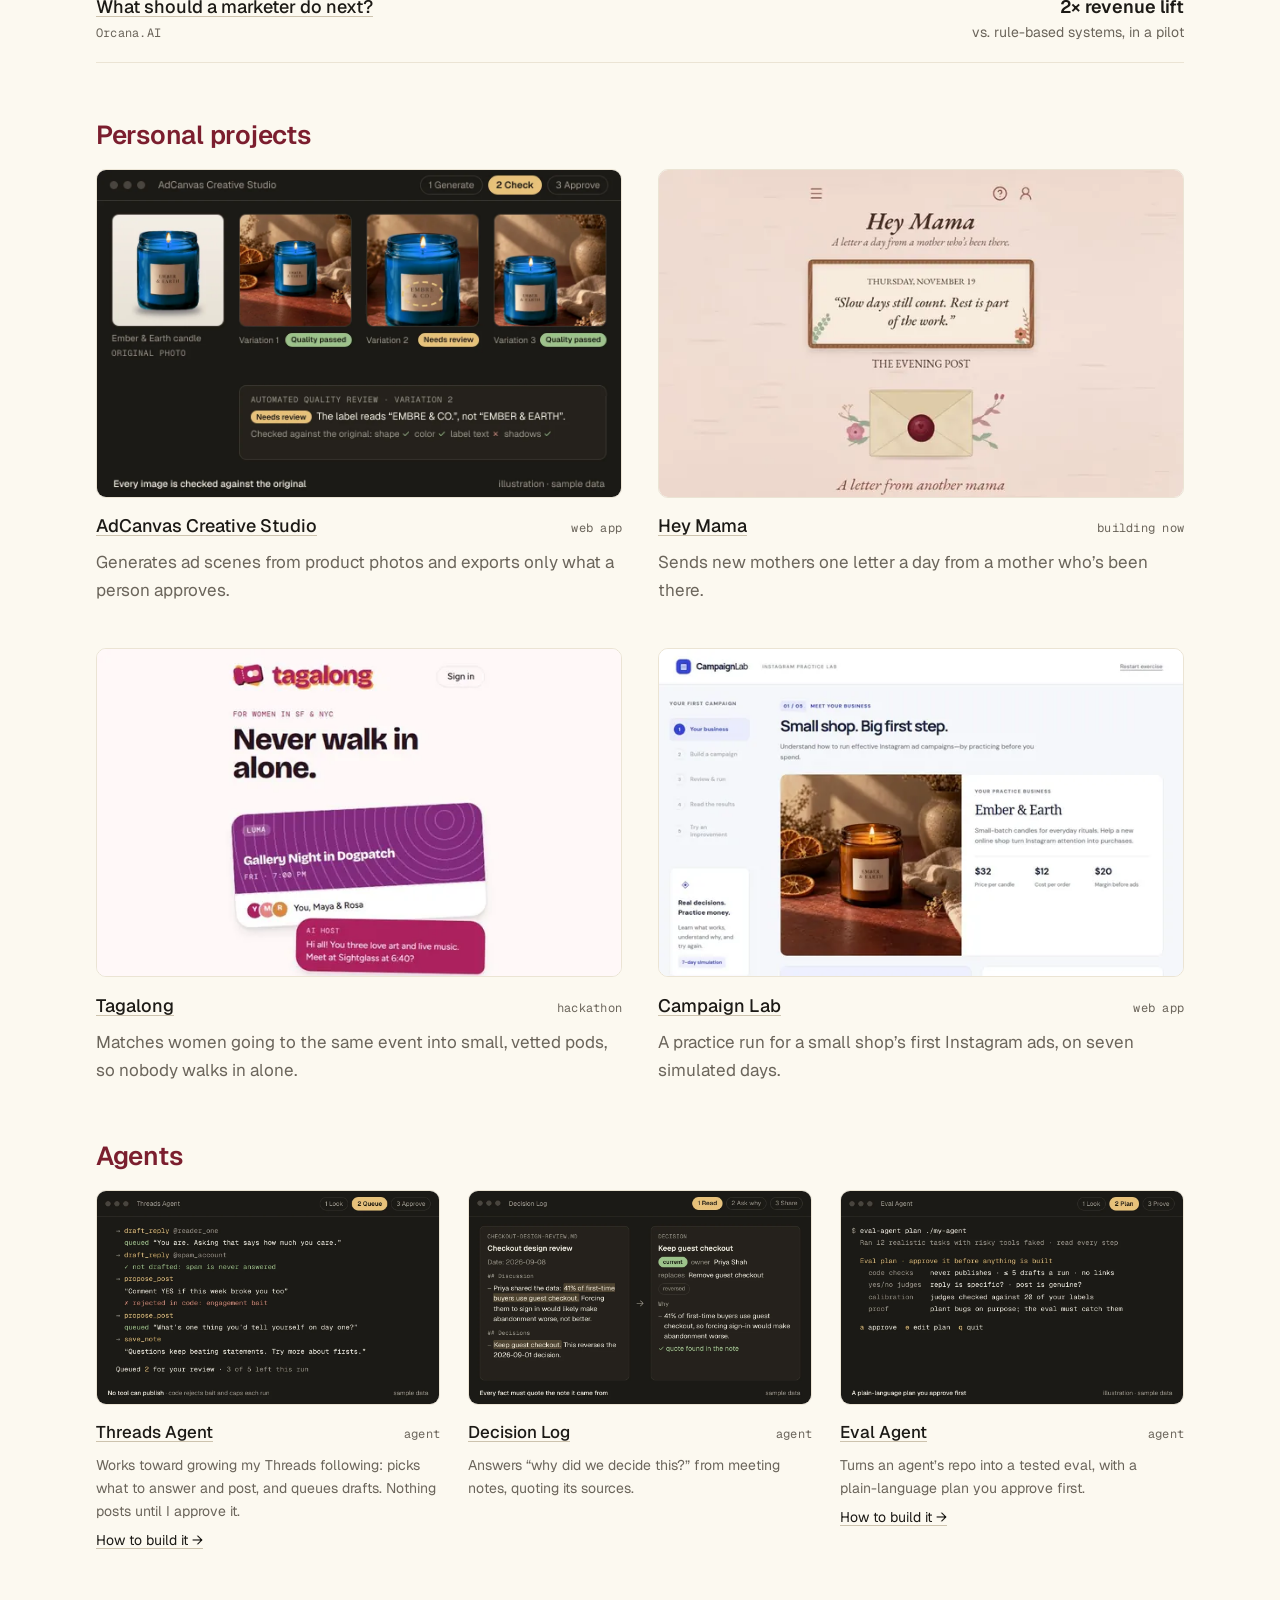
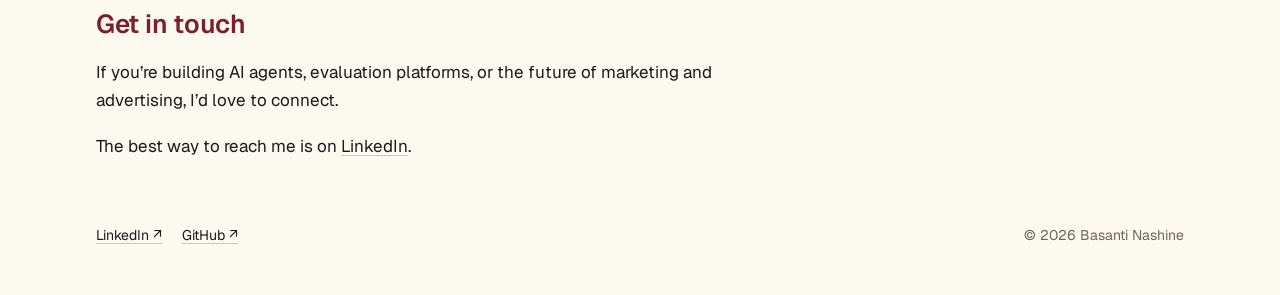
==== commit 308d6ff1: "Add Leading Product Teams under My Philosophy A second philosophy page (philosophy/leading-product-t" ====
--- a/index.html
+++ b/index.html
@@ -18,9 +18,9 @@
 <link rel="preconnect" href="https://fonts.googleapis.com">
 <link rel="preconnect" href="https://fonts.gstatic.com" crossorigin>
 <link rel="stylesheet" href="https://fonts.googleapis.com/css2?family=Geist:wght@400;500;600&family=Geist+Mono:wght@400&family=Newsreader:opsz,wght@6..72,500&display=swap">
-<link rel="stylesheet" href="style.css?v=2026-12-09">
-<script src="nav.js?v=2026-12-09" defer></script>
-<script src="home.js?v=2026-12-09" defer></script>
+<link rel="stylesheet" href="style.css?v=2026-12-10">
+<script src="nav.js?v=2026-12-10" defer></script>
+<script src="home.js?v=2026-12-10" defer></script>
 <script type="application/ld+json">
 {
   "@context": "https://schema.org",
@@ -86,6 +86,7 @@
       <summary>My Philosophy</summary>
       <div class="nav-pop">
         <a href="philosophy/creating-products/">Creating Products</a>
+        <a href="philosophy/leading-product-teams/">Leading Product Teams</a>
       </div>
     </details>
     <a class="nav-ext" href="https://www.linkedin.com/in/basanti-nashine-b7751aa2/">LinkedIn ↗</a>
--- a/style.css
+++ b/style.css
@@ -1199,3 +1199,126 @@
 .ph-end { display: flex; flex-direction: column; gap: 0.4rem; }
 .ph-motto { font-family: var(--ph-serif); font-size: clamp(1.75rem, 4vw, 2.5rem); line-height: 1.15; }
 .ph-motto em { font-style: italic; color: var(--heading); }
+
+/* Leading Product Teams (philosophy/leading-product-teams/): seven habits, each with a short animation */
+.ld-list { list-style: none; margin: 0; padding: 0; display: flex; flex-direction: column; gap: 3.5rem; }
+@media (max-width: 600px) { .ld-list { gap: 2.75rem; } }
+.ld-item { display: grid; grid-template-columns: minmax(0, 1fr); gap: 1.25rem; align-items: center; }
+@media (min-width: 880px) { .ld-item { grid-template-columns: minmax(0, 1fr) minmax(0, 1.05fr); gap: 3.5rem; } }
+.ld-text { display: flex; flex-direction: column; gap: 0.5rem; }
+.ld-text h2 { font-family: var(--ph-serif); font-weight: 500; font-size: 2rem; line-height: 1.15; letter-spacing: -0.005em; }
+.ld-text p { font-size: 1.0625rem; color: var(--muted); }
+@media (max-width: 600px) { .ld-text h2 { font-size: 1.625rem; } }
+.ld-fig { margin: 0; padding: 0.5rem; background: #fffdf8; border: 1px solid var(--line); border-radius: 14px; cursor: pointer; }
+.ld-fig svg { display: block; width: 100%; height: auto; }
+.ld-next { font-size: var(--small); }
+
+/* Shapes and text inside the pictures */
+.ld-fig text { font-family: var(--font-sans); }
+.ld-cap { font-family: var(--font-mono) !important; font-size: 10.5px; letter-spacing: 0.04em; fill: var(--muted); }
+.ld-col { font-family: var(--font-mono) !important; font-size: 10.5px; letter-spacing: 0.06em; text-transform: uppercase; fill: var(--muted); }
+.ld-divider { stroke: var(--line); stroke-width: 1.5; }
+.ld-outline { fill: none; stroke: var(--underline); stroke-width: 1.5; stroke-dasharray: 4 4; }
+.ld-sight { stroke: var(--muted); stroke-width: 1.4; opacity: 0.55; }
+.ld-face { stroke: #fffdf8; stroke-width: 1.5; }
+.ld-chip { fill: #f4ede0; stroke: var(--underline); }
+.ld-chip-t { font-size: 12px; font-weight: 500; fill: var(--fg); }
+.ld-ring { fill: none; stroke: var(--heading); stroke-width: 2; }
+.ld-bull { fill: var(--heading); }
+.ld-arrow line, .ld-arrow .tail { fill: none; stroke: var(--fg); stroke-width: 2.5; stroke-linecap: round; }
+.ld-arrow .head { fill: var(--fg); }
+.ld-path { stroke: var(--underline); stroke-width: 3; }
+.ld-node { fill: #fffdf8; stroke: var(--fg); stroke-width: 1.5; }
+.ld-pole { stroke: var(--fg); stroke-width: 2; }
+.ld-mark { font-size: 13px; font-weight: 700; fill: #fffdf8; }
+.ld-glass { fill: rgba(255, 253, 248, 0.45); stroke: var(--fg); stroke-width: 3; }
+.ld-handle { stroke: var(--fg); stroke-width: 4; stroke-linecap: round; }
+.ld-lens { transform: translate(292px, 158px); }
+.ld-sketch { fill: none; stroke: var(--fg); stroke-width: 1.8; stroke-linecap: round; stroke-linejoin: round; }
+.ld-btn { transform-box: fill-box; transform-origin: center; transform: scale(1.25); }
+.ld-btn rect { fill: var(--fg); }
+.ld-btn text { font-size: 11px; font-weight: 600; fill: #fffdf8; }
+.ld-cursor { transform: translate(114px, 150px); }
+.ld-bubble { fill: #fffdf8; stroke: var(--underline); stroke-width: 1.5; }
+.ld-bubble.ok { fill: #e4efe1; stroke: #3b7a4e; }
+.ld-bubble-t { font-size: 12px; font-weight: 500; fill: var(--fg); }
+.ld-card { fill: #fffdf8; stroke: var(--underline); stroke-width: 1.5; }
+.ld-card-red { fill: #f6e2dc; stroke: #b0472f; stroke-width: 1.5; opacity: 0; }
+.ld-card-l { stroke: var(--underline); stroke-width: 4; stroke-linecap: round; }
+.ld-ring2 { fill: none; stroke: var(--heading); stroke-width: 2; opacity: 0; transform-box: fill-box; transform-origin: center; }
+.ld-doc { fill: #fffdf8; stroke: var(--underline); stroke-width: 1.5; }
+.ld-doc-h { font-family: var(--font-mono) !important; font-size: 10px; letter-spacing: 0.08em; text-transform: uppercase; fill: var(--heading); }
+.ld-line { fill: #e6dcc7; }
+.ld-stamp { transform-box: fill-box; transform-origin: center; transform: rotate(-8deg); }
+.ld-stamp rect { fill: rgba(123, 30, 46, 0.06); stroke: var(--heading); stroke-width: 2; }
+.ld-stamp text { font-family: var(--font-mono) !important; font-size: 11.5px; font-weight: 600; letter-spacing: 0.12em; fill: var(--heading); }
+.ld-answer { fill: none; stroke: var(--heading); stroke-width: 2; stroke-linecap: round; }
+.ld-answer-h { fill: none; stroke: var(--heading); stroke-width: 2; stroke-linecap: round; stroke-linejoin: round; }
+.ld-spot { fill: rgba(226, 192, 88, 0.28); }
+.ld-star { font-size: 18px; fill: #d9a92e; }
+.ld-star.sm { font-size: 13px; }
+.ld-flash { opacity: 0; }
+.ld-pop, .ld-flash, .ld-clap { transform-box: fill-box; transform-origin: center; }
+.ld-draw { stroke-dasharray: 1; stroke-dashoffset: 0; }
+.ld-grow { transform-box: fill-box; transform-origin: left center; }
+
+/* Before playing: the first frame (only when the script can play it) */
+.js-ld .ld-fig:not(.is-in) :is(.ld-pop, .ld-fade, .ld-arrow, .ld-stamp, .ld-owner) { opacity: 0; }
+.js-ld .ld-fig:not(.is-in) .ld-draw { stroke-dashoffset: 1; opacity: 0; }
+.js-ld .ld-fig:not(.is-in) .ld-grow { transform: scaleX(0); }
+.js-ld .ld-fig:not(.is-in) .ld-lens { opacity: 0; transform: translate(40px, 110px); }
+.js-ld .ld-fig:not(.is-in) .ld-cursor { opacity: 0; transform: translate(250px, 190px); }
+.js-ld .ld-fig:not(.is-in) .ld-btn { transform: scale(1); }
+.js-ld .ld-fig:not(.is-in) .ld-card-a { transform: translate(98px, -44px); }
+
+/* Playing */
+.js-ld .ld-fig.is-in .ld-pop { animation: ld-pop 0.45s cubic-bezier(0.2, 0.9, 0.3, 1.3) var(--d, 0s) both; }
+.js-ld .ld-fig.is-in .ld-fade { animation: ld-fade 0.5s ease var(--d, 0s) both; }
+.js-ld .ld-fig.is-in .ld-draw { animation: ld-draw 0.7s ease var(--d, 0s) both; }
+.js-ld .ld-fig.is-in .ld-grow { animation: ld-grow 0.45s ease var(--d, 0s) both; }
+.js-ld .ld-fig.is-in .ld-flash { animation: ld-flash 1.2s ease var(--d, 0s) both; }
+.js-ld .ld-fig.is-in .ld-clap { animation: ld-clap 0.9s ease var(--d, 0s) both; }
+.js-ld .ld-fig.is-in .ld-arrow { animation: ld-shoot 0.55s cubic-bezier(0.5, 0, 0.8, 0.4) 1.45s both; }
+.js-ld .ld-fig.is-in .ld-lens { animation: ld-scan 2.6s ease-in-out 0.2s both; }
+.js-ld .ld-fig.is-in .ld-cursor { animation: ld-tap 2.2s ease-in-out 0.8s both; }
+.js-ld .ld-fig.is-in .ld-btn { animation: ld-btn 0.35s ease 2.2s both; }
+.js-ld .ld-fig.is-in .ld-card-a { animation: ld-card-a 0.6s ease 0.9s both; }
+.js-ld .ld-fig.is-in .ld-card-b { animation: ld-card-b 2.6s ease-in-out 0.8s both; }
+.js-ld .ld-fig.is-in .ld-card-red { animation: ld-red 2.6s ease-in-out 0.8s both; }
+.js-ld .ld-fig.is-in .ld-owner { animation: ld-fade 0.35s ease 2.15s both; }
+.js-ld .ld-fig.is-in .ld-ring2 { animation: ld-ripple 1s ease-out 3s both; }
+.js-ld .ld-fig.is-in .ld-stamp { animation: ld-stamp 0.45s cubic-bezier(0.2, 0.9, 0.3, 1.3) 1.5s both; }
+
+@keyframes ld-pop { from { opacity: 0; transform: scale(0.3); } to { opacity: 1; transform: scale(1); } }
+@keyframes ld-fade { from { opacity: 0; } to { opacity: 1; } }
+@keyframes ld-draw { from { stroke-dashoffset: 1; opacity: 0; } 1% { opacity: 1; } to { stroke-dashoffset: 0; opacity: 1; } }
+@keyframes ld-grow { from { transform: scaleX(0); } to { transform: scaleX(1); } }
+@keyframes ld-flash { 0% { opacity: 0; transform: scale(0.3); } 12% { opacity: 1; transform: scale(1); } 75% { opacity: 1; } 100% { opacity: 0; } }
+@keyframes ld-clap { 0%, 100% { transform: none; } 20%, 60% { transform: translateY(-6px); } 40%, 80% { transform: none; } }
+@keyframes ld-shoot { from { opacity: 0; transform: translateX(-70px); } 25% { opacity: 1; } to { opacity: 1; transform: none; } }
+@keyframes ld-scan {
+  0% { opacity: 0; transform: translate(40px, 110px); }
+  8% { opacity: 1; transform: translate(40px, 110px); }
+  34% { transform: translate(120px, 110px); }
+  46% { transform: translate(120px, 110px); }
+  64% { transform: translate(190px, 110px); }
+  76% { transform: translate(190px, 110px); }
+  100% { opacity: 1; transform: translate(292px, 158px); }
+}
+@keyframes ld-tap {
+  0% { opacity: 0; transform: translate(250px, 190px); }
+  10% { opacity: 1; }
+  32% { transform: translate(114px, 150px); }
+  36% { transform: translate(114px, 150px) scale(0.85); }
+  40% { transform: translate(114px, 150px); }
+  58% { transform: translate(160px, 176px); }
+  80% { transform: translate(114px, 150px); }
+  84% { transform: translate(114px, 150px) scale(0.85); }
+  88%, 100% { opacity: 1; transform: translate(114px, 150px); }
+}
+@keyframes ld-btn { from { transform: scale(1); } to { transform: scale(1.25); } }
+@keyframes ld-card-a { from { transform: translate(98px, -44px); } to { transform: none; } }
+@keyframes ld-card-b { 0% { transform: none; } 25%, 65% { transform: translateX(98px); } 85%, 100% { transform: none; } }
+@keyframes ld-red { 0% { opacity: 0; } 25%, 65% { opacity: 1; } 80%, 100% { opacity: 0; } }
+@keyframes ld-ripple { from { opacity: 0.9; transform: scale(1); } to { opacity: 0; transform: scale(2.8); } }
+@keyframes ld-stamp { from { opacity: 0; transform: rotate(-14deg) scale(1.8); } to { opacity: 1; transform: rotate(-8deg); } }
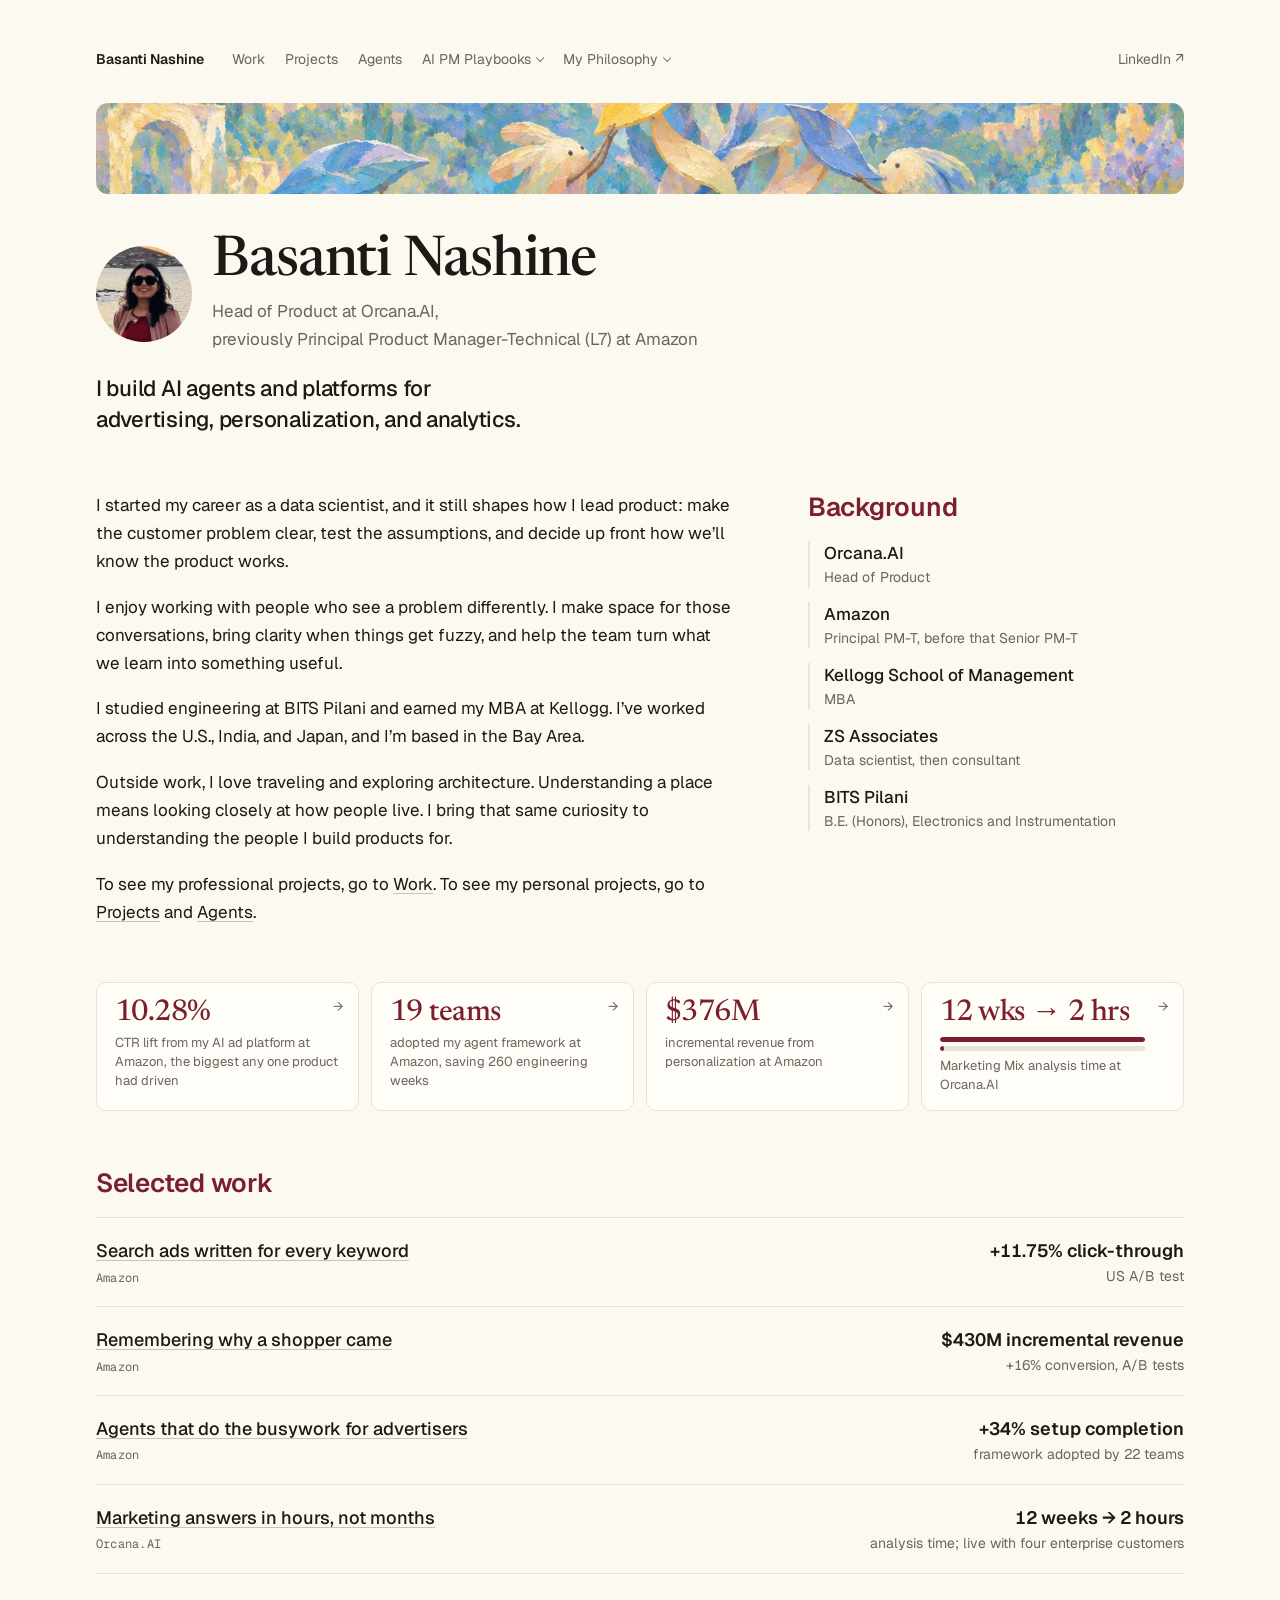
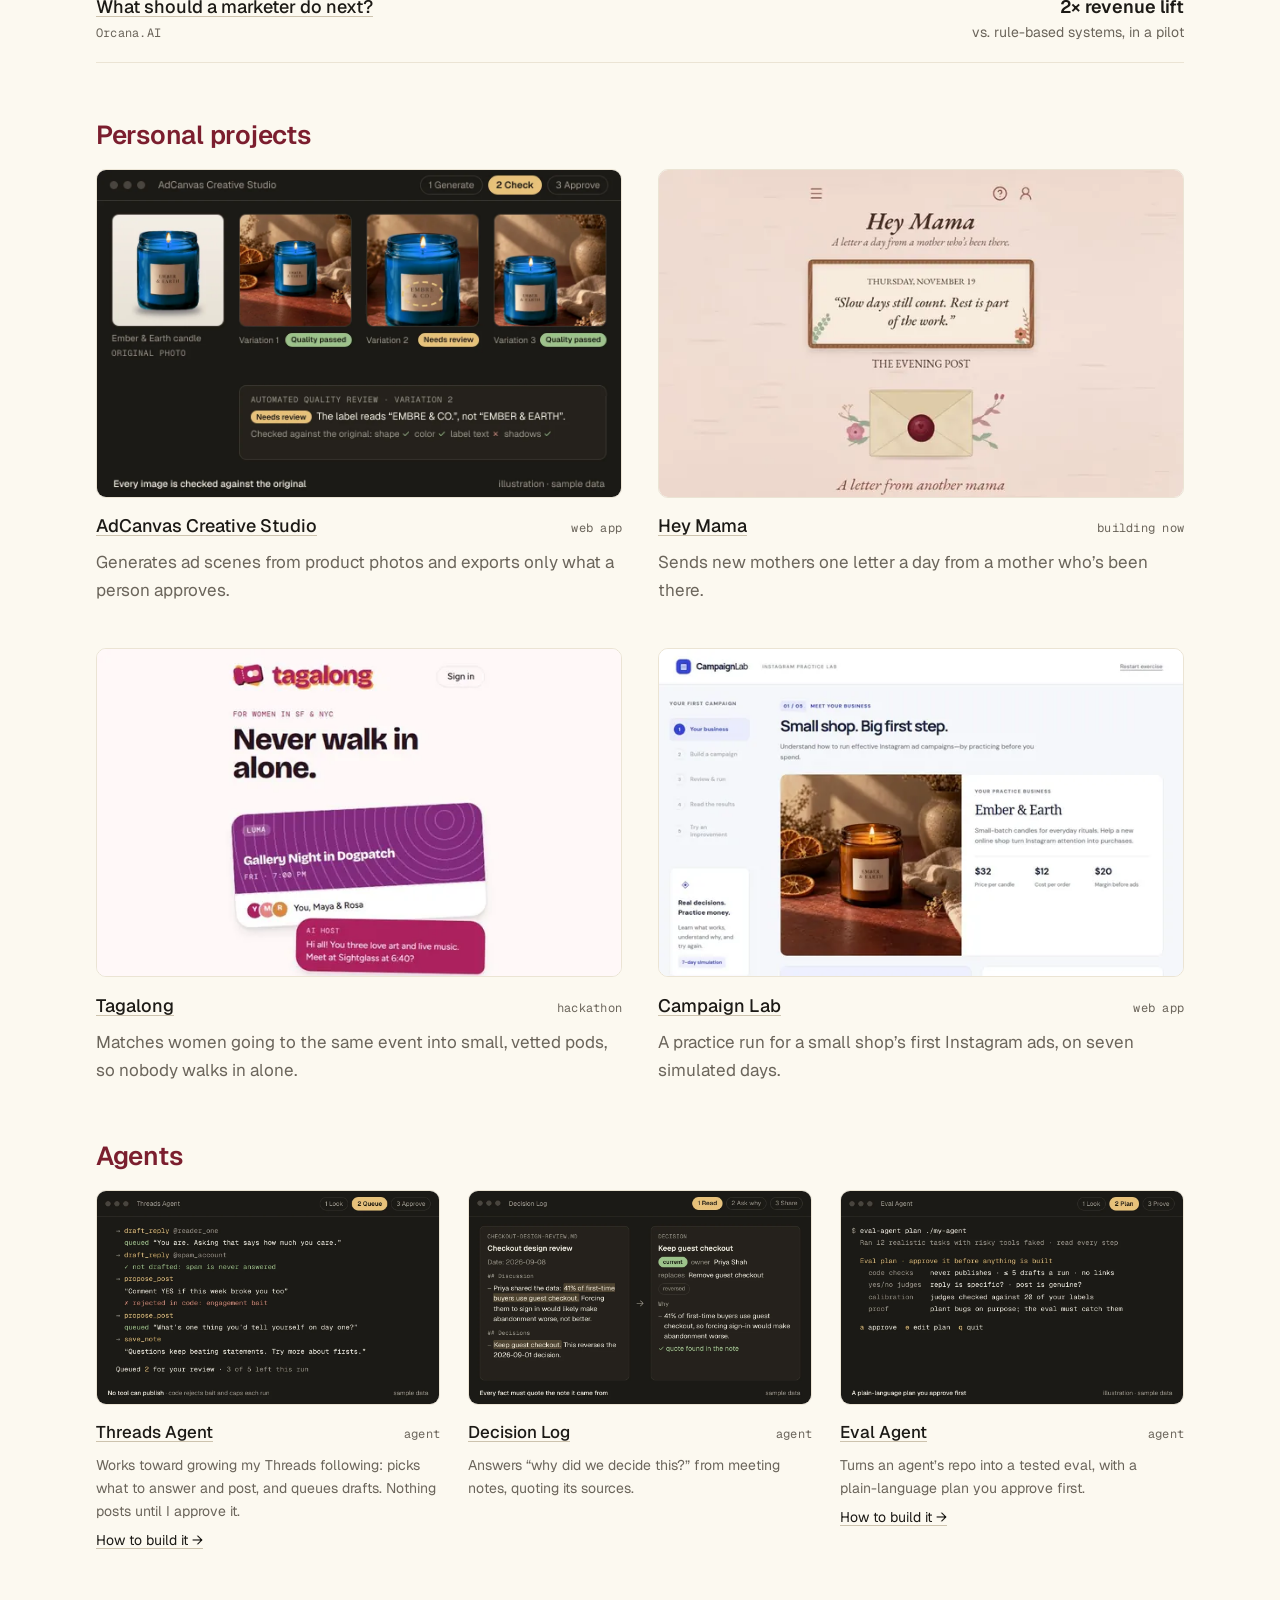
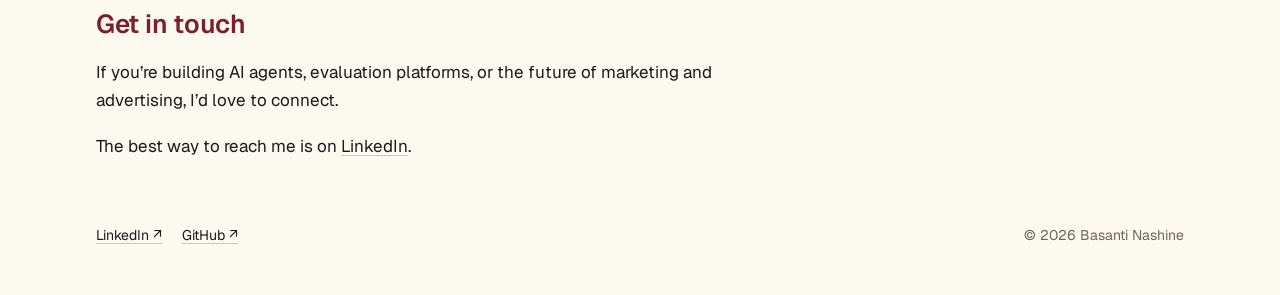
==== commit 985cab90: "Leading Product Teams: quieter, less colorful pictures All seven pictures move to the site's muted p" ====
--- a/index.html
+++ b/index.html
@@ -18,9 +18,9 @@
 <link rel="preconnect" href="https://fonts.googleapis.com">
 <link rel="preconnect" href="https://fonts.gstatic.com" crossorigin>
 <link rel="stylesheet" href="https://fonts.googleapis.com/css2?family=Geist:wght@400;500;600&family=Geist+Mono:wght@400&family=Newsreader:opsz,wght@6..72,500&display=swap">
-<link rel="stylesheet" href="style.css?v=2026-12-10">
-<script src="nav.js?v=2026-12-10" defer></script>
-<script src="home.js?v=2026-12-10" defer></script>
+<link rel="stylesheet" href="style.css?v=2026-12-11">
+<script src="nav.js?v=2026-12-11" defer></script>
+<script src="home.js?v=2026-12-11" defer></script>
 <script type="application/ld+json">
 {
   "@context": "https://schema.org",
--- a/style.css
+++ b/style.css
@@ -1240,10 +1240,10 @@
 .ld-btn text { font-size: 11px; font-weight: 600; fill: #fffdf8; }
 .ld-cursor { transform: translate(114px, 150px); }
 .ld-bubble { fill: #fffdf8; stroke: var(--underline); stroke-width: 1.5; }
-.ld-bubble.ok { fill: #e4efe1; stroke: #3b7a4e; }
+.ld-bubble.ok { fill: #eceae2; stroke: #5d7462; }
 .ld-bubble-t { font-size: 12px; font-weight: 500; fill: var(--fg); }
 .ld-card { fill: #fffdf8; stroke: var(--underline); stroke-width: 1.5; }
-.ld-card-red { fill: #f6e2dc; stroke: #b0472f; stroke-width: 1.5; opacity: 0; }
+.ld-card-red { fill: #efe4df; stroke: #8f5a4b; stroke-width: 1.5; opacity: 0; }
 .ld-card-l { stroke: var(--underline); stroke-width: 4; stroke-linecap: round; }
 .ld-ring2 { fill: none; stroke: var(--heading); stroke-width: 2; opacity: 0; transform-box: fill-box; transform-origin: center; }
 .ld-doc { fill: #fffdf8; stroke: var(--underline); stroke-width: 1.5; }
@@ -1254,8 +1254,8 @@
 .ld-stamp text { font-family: var(--font-mono) !important; font-size: 11.5px; font-weight: 600; letter-spacing: 0.12em; fill: var(--heading); }
 .ld-answer { fill: none; stroke: var(--heading); stroke-width: 2; stroke-linecap: round; }
 .ld-answer-h { fill: none; stroke: var(--heading); stroke-width: 2; stroke-linecap: round; stroke-linejoin: round; }
-.ld-spot { fill: rgba(226, 192, 88, 0.28); }
-.ld-star { font-size: 18px; fill: #d9a92e; }
+.ld-spot { fill: rgba(196, 185, 165, 0.28); }
+.ld-star { font-size: 18px; fill: #a89773; }
 .ld-star.sm { font-size: 13px; }
 .ld-flash { opacity: 0; }
 .ld-pop, .ld-flash, .ld-clap { transform-box: fill-box; transform-origin: center; }
@@ -1269,7 +1269,7 @@
 .js-ld .ld-fig:not(.is-in) .ld-lens { opacity: 0; transform: translate(40px, 110px); }
 .js-ld .ld-fig:not(.is-in) .ld-cursor { opacity: 0; transform: translate(250px, 190px); }
 .js-ld .ld-fig:not(.is-in) .ld-btn { transform: scale(1); }
-.js-ld .ld-fig:not(.is-in) .ld-card-a { transform: translate(98px, -44px); }
+.js-ld .ld-fig:not(.is-in) .ld-card-a { transform: translate(102px, -42px); }
 
 /* Playing */
 .js-ld .ld-fig.is-in .ld-pop { animation: ld-pop 0.45s cubic-bezier(0.2, 0.9, 0.3, 1.3) var(--d, 0s) both; }
@@ -1317,8 +1317,37 @@
   88%, 100% { opacity: 1; transform: translate(114px, 150px); }
 }
 @keyframes ld-btn { from { transform: scale(1); } to { transform: scale(1.25); } }
-@keyframes ld-card-a { from { transform: translate(98px, -44px); } to { transform: none; } }
-@keyframes ld-card-b { 0% { transform: none; } 25%, 65% { transform: translateX(98px); } 85%, 100% { transform: none; } }
+@keyframes ld-card-a { from { transform: translate(102px, -42px); } to { transform: none; } }
+@keyframes ld-card-b { 0% { transform: none; } 25%, 65% { transform: translateX(102px); } 85%, 100% { transform: none; } }
 @keyframes ld-red { 0% { opacity: 0; } 25%, 65% { opacity: 1; } 80%, 100% { opacity: 0; } }
 @keyframes ld-ripple { from { opacity: 0.9; transform: scale(1); } to { opacity: 0; transform: scale(2.8); } }
 @keyframes ld-stamp { from { opacity: 0; transform: rotate(-14deg) scale(1.8); } to { opacity: 1; transform: rotate(-8deg); } }
+/* Leading Product Teams: richer pictures for habits 5 to 7 */
+.ld-colbg { fill: #f6f1e6; }
+.ld-kcard { fill: #fffdf8; stroke: #e2d8c4; stroke-width: 1.2; }
+.ld-ktext { font-size: 10px; font-weight: 500; fill: var(--fg); }
+.ld-btag { font-size: 9px; font-weight: 600; fill: #fffdf8; }
+.ld-blocker { opacity: 0; }
+.ld-toast-t { font-size: 10.5px; font-weight: 500; fill: #fcf9f0; }
+.ld-doc-d { font-family: var(--font-mono) !important; font-size: 9.5px; fill: var(--muted); }
+.ld-dtitle { font-family: var(--ph-serif) !important; font-size: 16px; font-weight: 500; fill: var(--fg); }
+.ld-dbody { font-size: 11px; fill: var(--fg); }
+.ld-dmeta { font-size: 9.5px; fill: var(--muted); }
+.ld-hl { fill: rgba(140, 129, 114, 0.18); }
+.ld-ok-t { font-size: 10.5px; font-weight: 600; fill: #5d7462; }
+.ld-bubble-t.sm { font-size: 10.5px; }
+.ld-zone { fill: #f8f3e8; }
+.ld-zone.warm { fill: #f3efe8; }
+.ld-conf { transform-box: fill-box; transform-origin: center; transform: translate(var(--x), var(--y)) rotate(var(--r)); }
+.ld-steam { fill: none; stroke: #b9ae98; stroke-width: 1.5; stroke-linecap: round; }
+.ld-heart { fill: var(--heading); }
+.js-ld .ld-fig:not(.is-in) :is(.ld-toast, .ld-conf) { opacity: 0; }
+.js-ld .ld-fig:not(.is-in) .ld-type { clip-path: inset(-6px 100% -6px 0); }
+.js-ld .ld-fig.is-in .ld-type { animation: ld-type 0.5s linear var(--d, 0s) both; }
+.js-ld .ld-fig.is-in .ld-blocker { animation: ld-block 2.6s ease-in-out 0.8s both; }
+.js-ld .ld-fig.is-in .ld-toast { animation: ld-toast 0.45s ease 3s both; }
+.js-ld .ld-fig.is-in .ld-conf { animation: ld-burst 0.9s cubic-bezier(0.15, 0.8, 0.3, 1) var(--d, 0s) both; }
+@keyframes ld-type { from { clip-path: inset(-6px 100% -6px 0); } to { clip-path: inset(-6px 0 -6px 0); } }
+@keyframes ld-block { 0%, 25% { opacity: 0; } 30%, 65% { opacity: 1; } 75%, 100% { opacity: 0; } }
+@keyframes ld-toast { from { opacity: 0; transform: translateY(14px); } to { opacity: 1; transform: none; } }
+@keyframes ld-burst { from { opacity: 0; transform: translate(0, 0) rotate(0) scale(0.3); } 15% { opacity: 1; } to { opacity: 1; transform: translate(var(--x), var(--y)) rotate(var(--r)); } }
